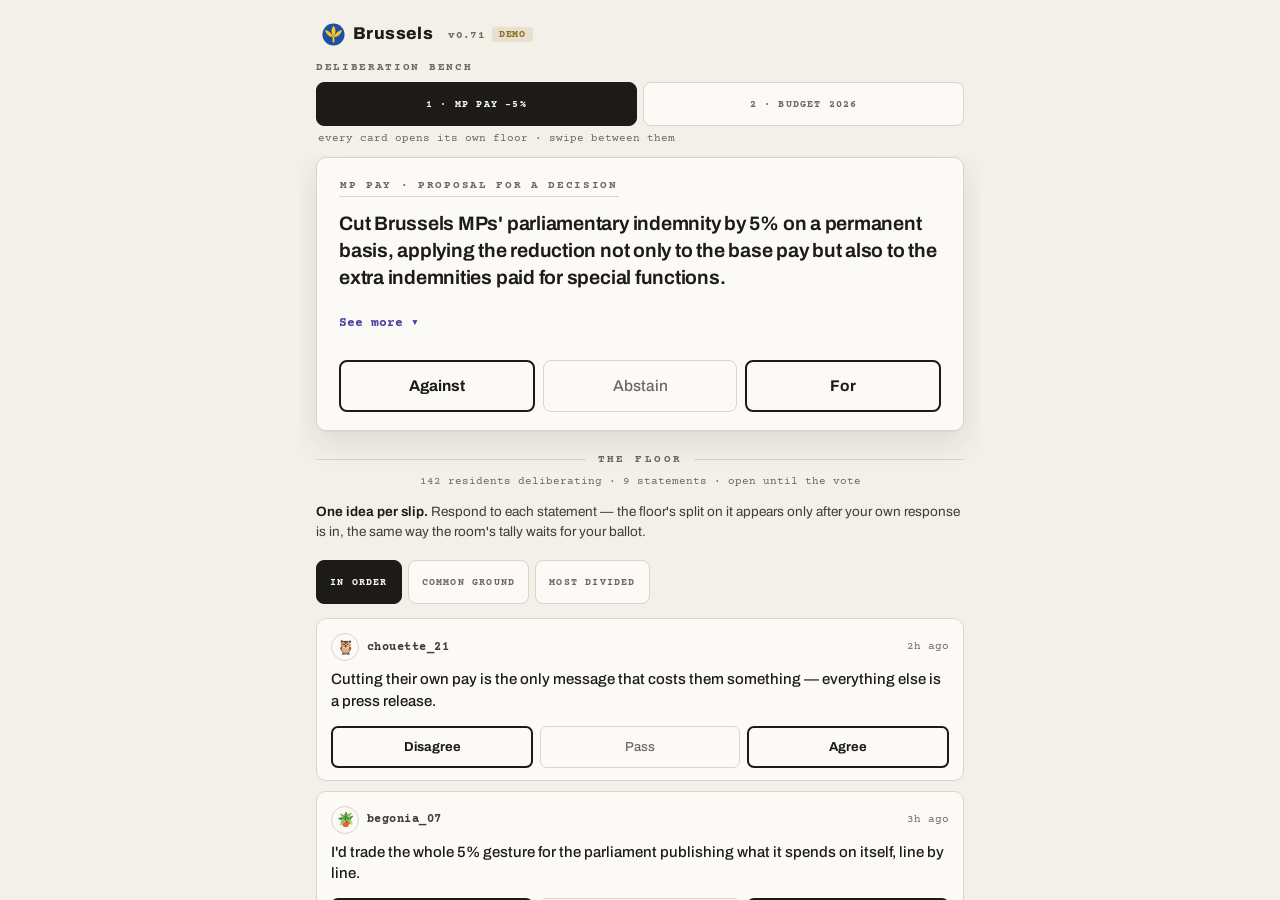
==== deliberate.html @ 363635a6 "The deliberation bench: every card could hold its own floor. A standalone design demo (deliberate.ht" ====
<!DOCTYPE html>
<html lang="en">
<head>
<meta charset="utf-8">
<meta name="viewport" content="width=device-width, initial-scale=1, viewport-fit=cover">
<meta name="theme-color" content="#F2F0E8">
<title>RIOT — Deliberation bench</title>
<link rel="icon" href="assets/logos/brussels_iris.svg">
<link rel="preconnect" href="https://fonts.googleapis.com">
<link rel="preconnect" href="https://fonts.gstatic.com" crossorigin>
<link href="https://fonts.googleapis.com/css2?family=Archivo:wght@400;500;650;800&family=Courier+Prime:wght@400;700&display=swap" rel="stylesheet">
<link rel="stylesheet" href="style.css">
<style>
/* ============================================================
   DELIBERATION BENCH — standalone design demo (no app logic).
   Two real Brussels cards, each opening its own discussion
   instrument below the ballot. Everything here is local to this
   page; style.css provides the tokens + the card/stamp/split
   idioms. Nothing connects to rooms or Firebase.
   ============================================================ */
body{overflow:hidden}
.dlb{display:flex;flex-direction:column;height:100dvh;max-width:680px;margin:0 auto}
/* header reuses the app idiom; the wordmark is static (no switcher on a demo) */
.dlb header{flex:0 0 auto}
.dlb .citysel{cursor:default}
.dlb .citysel:hover{background:none}

/* ---- bench nav: which card's floor you're on ---- */
.bench-nav{flex:0 0 auto;padding:2px 16px 10px}
.bench-k{margin:0 0 8px;font:700 10.5px var(--f-mono);letter-spacing:.16em;
  text-transform:uppercase;color:var(--ink60)}
.bench-tabs{display:flex;gap:6px;align-items:center}
.bench-tabs .mp-chip{flex:1 1 0;justify-content:center}
.bench-hint{margin:7px 2px 0;font:400 10.5px var(--f-mono);color:var(--ink60)}

/* ---- the two full-screen panels: native horizontal snap ---- */
.bench{flex:1 1 auto;min-height:0;display:flex;overflow-x:auto;overflow-y:hidden;
  scroll-snap-type:x mandatory;scrollbar-width:none;-webkit-overflow-scrolling:touch}
.bench::-webkit-scrollbar{display:none}
.panel{flex:0 0 100%;scroll-snap-align:start;scroll-snap-stop:always;
  overflow-y:auto;overflow-x:hidden;-webkit-overflow-scrolling:touch;
  padding:2px 16px calc(24px + env(safe-area-inset-bottom))}

/* the ballot keeps the booth's collapsed rhythm; the floor is the star here */
.panel .card{flex:0 0 auto}
.panel .card .reveal{max-height:none;overflow:visible}

/* ---- THE FLOOR: the rule under the ballot breaks open ---- */
.floor{margin-top:22px}
.floor-rule{display:flex;align-items:center;gap:12px;color:var(--ink60)}
.floor-rule::before,.floor-rule::after{content:"";flex:1 1 auto;height:1px;background:var(--rule)}
.floor-rule span{font:700 11px var(--f-mono);letter-spacing:.22em;text-transform:uppercase}
.floor-meta{margin:9px 0 2px;text-align:center;font:400 11px var(--f-mono);color:var(--ink60)}
.floor-intro{margin:14px 0 16px;color:var(--ink80);font-size:13.5px;line-height:1.5}
.floor-intro strong{color:var(--ink);font-weight:650}

/* sort chips (wikisurvey) — the projection-bench chip idiom */
.sortrow{display:flex;gap:6px;overflow-x:auto;padding:2px;margin:0 -2px 12px;
  scrollbar-width:none;-webkit-overflow-scrolling:touch}
.sortrow::-webkit-scrollbar{display:none}

/* ---- statement slips ---- */
.slip{background:var(--card);border:1px solid var(--rule);border-radius:10px;
  padding:14px 14px 12px;margin:0 0 10px;display:flex;flex-direction:column}
.slip-meta{display:flex;align-items:center;gap:8px;margin:0 0 8px}
.slip-meta .face{margin-left:0}
.s-name{font:700 11.5px var(--f-mono);color:var(--ink80);letter-spacing:.04em}
.s-time{font:400 10.5px var(--f-mono);color:var(--ink60);margin-left:auto;white-space:nowrap}
.s-text{margin:0;color:var(--ink);font-size:15px;line-height:1.45;font-weight:500}
.s-acts{display:flex;gap:7px;margin-top:13px}
.s-acts .btn{min-height:42px;padding:9px 4px;font-size:13px;border-radius:7px}
.slip.voted .s-acts{opacity:.3;pointer-events:none;transition:opacity .2s}
/* the response stamp — the booth's stamp, slip-sized */
.stamp.sm{font-size:10.5px;letter-spacing:.14em;border-width:2px;border-radius:5px;
  padding:4px 9px 3px;box-shadow:inset 0 0 0 1px var(--stamp);margin:0 2px -2px 8px}
/* per-slip split: revealed only AFTER you respond (the floor never leans on you) */
.s-split{margin-top:12px;padding-top:10px;border-top:1px solid var(--rule);animation:fadein .25s both}
.s-split .sp-k{margin:0 0 7px;font:700 10px var(--f-mono);letter-spacing:.14em;
  text-transform:uppercase;color:var(--ink60)}
.s-split .sp-l{flex:0 0 90px;white-space:nowrap}
.s-split .sp-n{flex:0 0 30px}
/* your own filed statement */
.slip.minework .s-note{margin:11px 0 0;font:400 11px var(--f-mono);color:var(--stamp)}

/* composer: one idea per slip */
.composer{background:var(--card);border:1px dashed var(--rule);border-radius:10px;
  padding:14px;margin:14px 0 0}
.composer .c-k{margin:0 0 9px;font:700 10.5px var(--f-mono);letter-spacing:.14em;
  text-transform:uppercase;color:var(--ink60)}
.composer textarea{width:100%;box-sizing:border-box;resize:none;background:var(--card2);
  border:1px solid var(--rule);border-radius:7px;padding:10px 12px;min-height:72px;
  font:400 14px/1.5 var(--f-ui);color:var(--ink)}
.composer textarea::placeholder{color:var(--ink60)}
.c-row{display:flex;align-items:center;gap:10px;margin-top:10px}
.c-note{flex:1;font:400 10.5px var(--f-mono);color:var(--ink60)}
.c-send{border:0;border-radius:8px;background:var(--ink);color:var(--card);cursor:pointer;
  font:700 13px var(--f-ui);padding:0 16px;min-height:44px}
.c-send:active{transform:scale(.97)}

/* ---- the ledger bench (budget) ---- */
.bal{position:sticky;top:0;z-index:6;background:var(--paper);padding:8px 0 10px;margin:0 0 6px}
.bal-box{background:var(--card);border:1px solid var(--rule);border-radius:10px;padding:12px 14px}
.bal-row{display:flex;align-items:baseline;justify-content:space-between;gap:10px}
.bal-l{font:700 10px var(--f-mono);letter-spacing:.14em;text-transform:uppercase;color:var(--ink60)}
.bal-n{font:700 15px var(--f-mono);color:var(--ink)}
.bal-row.you .bal-l,.bal-row.you .bal-n{color:var(--stamp)}
.bal-row.you{margin-top:4px}
.bal-d{font:400 11px var(--f-mono)}
.bal-d.up{color:var(--moss)}.bal-d.down{color:var(--brick)}
.ledger{margin:4px 0 0}
.lrow{background:var(--card);border:1px solid var(--rule);border-radius:10px;
  padding:12px 14px 11px;margin:0 0 9px}
.l-head{display:flex;align-items:baseline;gap:8px}
.l-name{font-size:14.5px;font-weight:650;color:var(--ink);white-space:nowrap;overflow:hidden;text-overflow:ellipsis}
.l-lead{flex:1 1 auto;border-bottom:1px dotted var(--rule);transform:translateY(-3px);min-width:14px}
.l-amt{font:700 13.5px var(--f-mono);color:var(--ink);white-space:nowrap}
.l-amt .l-delta{color:var(--stamp);font-weight:700}
.l-sub{margin:3px 0 0;font:400 11px var(--f-mono);color:var(--ink60)}
.l-acts{display:flex;gap:7px;margin-top:11px}
.l-acts .lbtn{flex:1;min-height:44px;border-radius:7px;cursor:pointer;background:transparent;
  font:700 13px var(--f-mono);letter-spacing:.08em;display:flex;align-items:center;justify-content:center;gap:7px;
  transition:transform .08s,background .08s,color .08s}
.l-acts .lbtn small{font:400 10px var(--f-mono);letter-spacing:.06em;text-transform:uppercase}
.lbtn.cut,.lbtn.grow{border:2px solid var(--ink);color:var(--ink)}
.lbtn.keep{border:1.5px solid var(--rule);color:var(--ink60)}
.lbtn:active{transform:scale(.97)}
.lbtn.on{background:var(--ink);color:var(--card);border-color:var(--ink)}
.lbtn.keep.on{background:var(--ink60);border-color:var(--ink60);color:var(--card)}
.lrow.locked{background:var(--card2)}
.lrow.locked .l-amt,.lrow.locked .l-name{color:var(--ink60)}
.l-lock{margin:9px 0 0;font:400 11px var(--f-mono);color:var(--ink60)}
.l-split{margin-top:12px;padding-top:10px;border-top:1px solid var(--rule);animation:fadein .25s both}
.l-split .sp-k{margin:0 0 7px;font:700 10px var(--f-mono);letter-spacing:.14em;
  text-transform:uppercase;color:var(--ink60)}
/* the floor's own draft — earned after you've taken a position on 3 envelopes */
.floor-verdict{margin:14px 0 0;padding:12px 14px;background:var(--stamp-soft);
  border:1px solid rgba(75,63,160,.3);border-radius:10px;animation:fadein .3s both}
.floor-verdict[hidden]{display:none}
.fv-k{margin:0 0 5px;font:700 10px var(--f-mono);letter-spacing:.14em;text-transform:uppercase;color:var(--stamp)}
.fv-t{margin:0;font-size:13.5px;line-height:1.5;color:var(--ink80)}
.fv-t strong{color:var(--ink);font-weight:650}

.demo-note{margin:26px 0 0;text-align:center;font:400 10.5px/1.6 var(--f-mono);color:var(--ink60)}
</style>
</head>
<body class="dlb">
  <header>
    <div class="brand">
      <span class="citysel">
        <img class="rose" src="assets/logos/brussels_iris.svg" alt="" width="23" height="23">
        <span>Brussels</span>
      </span>
      <span class="ver">v0.71</span>
      <span class="previewtag">demo</span>
    </div>
    <div class="hdr-right"></div>
  </header>

  <div class="bench-nav">
    <p class="bench-k">Deliberation bench</p>
    <div class="bench-tabs" role="tablist">
      <button class="mp-chip on" id="tab0" type="button" role="tab" aria-selected="true">1 · MP pay −5%</button>
      <button class="mp-chip" id="tab1" type="button" role="tab" aria-selected="false">2 · Budget 2026</button>
    </div>
    <p class="bench-hint">every card opens its own floor · swipe between them</p>
  </div>

  <main class="bench" id="bench">

    <!-- ============ PANEL 1 · the wikisurvey floor ============ -->
    <section class="panel" id="panel0">
      <article class="card">
        <span class="topic">MP pay · Proposal for a decision</span>
        <h2 class="long">Cut Brussels MPs' parliamentary indemnity by 5% on a permanent basis, applying the reduction not only to the base pay but also to the extra indemnities paid for special functions.</h2>
        <button class="more" type="button">See more ▾</button>
        <div class="reveal" hidden>
          <div class="brief">
            <p>On the table is a standalone proposal to reduce the indemnity Brussels regional MPs draw by 5% as a lasting measure, and to push that cut further than the parallel cross-party text by also shaving 5% off the top-up indemnities paid to members who hold special functions (such as Bureau seats).</p>
            <ul>
              <li><strong>What it changes:</strong> a 5% reduction on the base parliamentary indemnity, framed as permanent rather than time-limited, plus the same 5% applied to special-function indemnities.</li>
              <li><strong>The money cited:</strong> speakers describe a Brussels MP's net monthly pay as more than 7,000 euros, and special-function holders receiving roughly 2,500 euros extra.</li>
              <li><strong>The wider frame:</strong> it lands amid a regional budget described as a 1.6 to 1.9 billion euro deficit, with cuts cited to associations (15%) and family allowances.</li>
              <li><strong>The rub:</strong> whether elected members should cut their own pay deeply and permanently as a credibility signal, or whether a 5% trim risks underpaying the job and should align with other parliaments rather than go furthest.</li>
            </ul>
          </div>
        </div>
        <div class="acts">
          <button class="btn a" data-v="against">Against</button>
          <button class="btn ab" data-v="abstain">Abstain</button>
          <button class="btn f" data-v="for">For</button>
        </div>
      </article>

      <div class="floor">
        <div class="floor-rule"><span>The floor</span></div>
        <p class="floor-meta">142 residents deliberating · 9 statements · open until the vote</p>
        <p class="floor-intro"><strong>One idea per slip.</strong> Respond to each statement — the floor's split on it appears only after your own response is in, the same way the room's tally waits for your ballot.</p>
        <div class="sortrow" id="sortRow">
          <button class="mp-chip on" data-sort="order" type="button">In order</button>
          <button class="mp-chip" data-sort="common" type="button">Common ground</button>
          <button class="mp-chip" data-sort="divided" type="button">Most divided</button>
        </div>
        <div id="slips"></div>
        <div class="composer">
          <p class="c-k">Add your voice</p>
          <textarea id="cText" rows="3" maxlength="140" placeholder="One statement others can agree or disagree with — not a reply, not an essay."></textarea>
          <div class="c-row">
            <span class="c-note" id="cCount">140 left · filed under your session face</span>
            <button class="c-send" id="cSend" type="button">File statement</button>
          </div>
        </div>
        <p class="demo-note">A design exploration — this floor is not connected to a live room.<br>The card is a real decision of the Brussels Parliament (CRI, 10 Jul 2025).</p>
      </div>
    </section>

    <!-- ============ PANEL 2 · the ledger floor ============ -->
    <section class="panel" id="panel1">
      <article class="card">
        <span class="topic">Public finance · Budget</span>
        <h2 class="long">Adopt the Region's 2026 spending budget, authorising the year's expenditure and the deficit that comes with it.</h2>
        <button class="more" type="button">See more ▾</button>
        <div class="reveal" hidden>
          <div class="brief">
            <p>This is the spending side of the Region's 2026 budget — the credits each policy area is authorised to spend. Paired with the revenue text, it is the Region's first full initial budget after a long run on provisional twelfths.</p>
            <ul>
              <li><strong>It sets the deficit.</strong> The 2026 budget is planned to close in the red, with the SEC/ESR balance fixed at under -957 million euros.</li>
              <li><strong>From stopgap to plan.</strong> For more than a year the Region spent through monthly provisional twelfths, which guaranteed continuity of public services but rolled deficits forward without a clear direction.</li>
              <li><strong>Savings land on real programmes.</strong> Debate flagged cuts touching employment measures — reduced subsidised-contract premiums and the end of the Activa scheme among them.</li>
              <li><strong>The rub:</strong> the only ways to shrink a 1.5-billion-euro deficit are to cut spending or raise revenue — and where the axe falls (employment, social programmes) is exactly what the budget is fought over.</li>
            </ul>
          </div>
        </div>
        <div class="acts">
          <button class="btn a" data-v="against">Against</button>
          <button class="btn ab" data-v="abstain">Abstain</button>
          <button class="btn f" data-v="for">For</button>
        </div>
      </article>

      <div class="floor">
        <div class="floor-rule"><span>The floor</span></div>
        <p class="floor-meta">138 residents deliberating · 8 envelopes · figures illustrative</p>
        <p class="floor-intro"><strong>Where should the axe fall — and where shouldn't it?</strong> Take a position on each envelope: cut it, keep it, or grow it. Each choice moves a notional 10% of the line through your draft balance, and the floor's lean on that envelope appears once yours is in.</p>
        <div class="bal">
          <div class="bal-box">
            <div class="bal-row"><span class="bal-l">Draft 2026 balance</span><span class="bal-n">−957 M€</span></div>
            <div class="bal-row you"><span class="bal-l">Your version</span><span class="bal-n"><span id="balYou">−957 M€</span> <span class="bal-d" id="balDelta"></span></span></div>
          </div>
        </div>
        <div class="ledger" id="ledger"></div>
        <div class="floor-verdict" id="floorVerdict" hidden>
          <p class="fv-k">The floor's draft so far</p>
          <p class="fv-t">Averaging every resident's positions lands the floor at <strong>−921 M€</strong> — it cuts administration and culture, holds the municipalities, and grows housing and employment even at the price of a slower return to balance.</p>
        </div>
        <p class="demo-note">A design exploration — this floor is not connected to a live room.<br>Envelope figures are illustrative; the card is a real decision of the Brussels Parliament (CRI, 27 Mar 2026).</p>
      </div>
    </section>

  </main>

<script>
/* Demo-only interactions. Everything is local to this page: no rooms, no
   Firebase, no persistence — reload and the bench resets. */
"use strict";
const $=s=>document.querySelector(s), $$=s=>[...document.querySelectorAll(s)];

/* ---- shared: the ballot's See more + stamp beat (booth idioms, local) ---- */
$$(".card .more").forEach(b=>b.addEventListener("click",()=>{
  const r=b.parentElement.querySelector(".reveal");
  r.hidden=!r.hidden;
  b.textContent=r.hidden?"See more ▾":"See less ▴";
}));
const STAMP_TXT={for:"FOR",against:"AGAINST",abstain:"ABSTAIN"};
$$(".card .acts .btn").forEach(b=>b.addEventListener("click",()=>{
  const card=b.closest(".card");
  if(card.classList.contains("voted"))return;
  card.classList.add("voted");
  let row=card.querySelector(".stamprow");
  if(!row){row=document.createElement("div");row.className="stamprow";
    card.insertBefore(row,card.querySelector(".acts"));}
  const st=document.createElement("div");
  st.className="stamp";st.textContent=STAMP_TXT[b.dataset.v];
  row.appendChild(st);
}));

/* ---- bench navigation: tabs ↔ native horizontal snap ---- */
const bench=$("#bench"), tabs=[$("#tab0"),$("#tab1")];
tabs.forEach((t,i)=>t.addEventListener("click",()=>{
  bench.scrollTo({left:i*bench.clientWidth,behavior:"smooth"});
}));
let benchTick=null;
bench.addEventListener("scroll",()=>{
  if(benchTick)return;
  benchTick=requestAnimationFrame(()=>{
    benchTick=null;
    const i=Math.round(bench.scrollLeft/bench.clientWidth);
    tabs.forEach((t,j)=>{t.classList.toggle("on",j===i);t.setAttribute("aria-selected",j===i?"true":"false");});
  });
});

/* ================= PANEL 1 · wikisurvey ================= */
/* Counts are illustrative. d/p/a = disagree / pass / agree. */
const STATEMENTS=[
 {id:"s1",face:"🦉",name:"chouette_21",time:"2h ago",d:22,p:18,a:102,
  text:"Cutting their own pay is the only message that costs them something — everything else is a press release."},
 {id:"s2",face:"🪴",name:"begonia_07",time:"3h ago",d:14,p:31,a:97,
  text:"I'd trade the whole 5% gesture for the parliament publishing what it spends on itself, line by line."},
 {id:"s3",face:"🚲",name:"velo_brux",time:"5h ago",d:26,p:21,a:95,
  text:"€7,000 net a month in a region cutting family allowances is indefensible, whatever the workload."},
 {id:"s4",face:"🌻",name:"zonnebloem",time:"5h ago",d:29,p:25,a:88,
  text:"If the cut is temporary it will quietly lapse the moment we stop watching. Permanent, or it's theatre."},
 {id:"s5",face:"🔧",name:"sleutel_9",time:"7h ago",d:31,p:30,a:81,
  text:"Start with the €2,500 top-ups for special functions — leadership should feel it before backbenchers do."},
 {id:"s6",face:"🎻",name:"alto_1060",time:"8h ago",d:33,p:36,a:73,
  text:"If MPs take 5% as a credibility signal, ministers should take 10% — responsibility should scale."},
 {id:"s7",face:"🦊",name:"renard_53",time:"9h ago",d:61,p:17,a:64,
  text:"5% changes nothing for a €1.6 billion deficit. This is symbolism standing in for a real budget debate."},
 {id:"s8",face:"📚",name:"lezer_04",time:"11h ago",d:70,p:14,a:58,
  text:"Good pay is what lets a nurse or a teacher afford to run for office. Cut it and only the rich can sit."},
 {id:"s9",face:"🌧",name:"drache_bxl",time:"12h ago",d:52,p:40,a:47,
  text:"Align with the Chamber and Flanders instead of competing to cut deepest — races to the bottom are also theatre."}
];
const myResp={};           // id -> "d" | "p" | "a"
let mySlip=null;           // the statement you filed, if any
let sortMode="order";

const R_TXT={d:"DISAGREE",p:"PASS",a:"AGREE"};
function pct(n,t){return Math.round(100*n/t)}
function splitHTML(s,mine){
  const t=s.d+s.p+s.a;
  return `<div class="s-split">
    <p class="sp-k">The floor on this one · ${t} responses</p>
    ${[["d","Disagree"],["p","Pass"],["a","Agree"]].map(([k,lab])=>`
      <div class="sp-row${mine===k?" mine":""}">
        <span class="sp-l">${lab}</span>
        <span class="sp-track"><span class="sp-fill" style="width:${pct(s[k],t)}%"></span></span>
        <span class="sp-n">${s[k]}</span>
      </div>`).join("")}
  </div>`;
}
function slipHTML(s){
  const mine=myResp[s.id];
  return `<div class="slip${mine?" voted":""}" data-id="${s.id}">
    <div class="slip-meta">
      <span class="face">${s.face}</span><span class="s-name">${s.name}</span>
      <span class="s-time">${s.time}</span>
    </div>
    <p class="s-text">${s.text}</p>
    ${mine?`<div class="stamprow"><div class="stamp sm">${R_TXT[mine]}</div></div>`:""}
    <div class="s-acts">
      <button class="btn a" data-r="d">Disagree</button>
      <button class="btn ab" data-r="p">Pass</button>
      <button class="btn f" data-r="a">Agree</button>
    </div>
    ${mine?splitHTML(s,mine):""}
  </div>`;
}
function mySlipHTML(){
  return `<div class="slip minework">
    <div class="slip-meta">
      <span class="face me">🙂</span><span class="s-name">you</span>
      <span class="s-time">just now</span>
    </div>
    <p class="s-text">${mySlip}</p>
    <p class="s-note">Filed to the floor — responses gather as others deliberate.</p>
  </div>`;
}
function sortedStatements(){
  const arr=[...STATEMENTS];
  if(sortMode==="common")arr.sort((x,y)=>y.a/(y.d+y.p+y.a)-x.a/(x.d+x.p+x.a));
  if(sortMode==="divided")arr.sort((x,y)=>Math.abs(x.a-x.d)-Math.abs(y.a-y.d));
  return arr;
}
function renderSlips(){
  $("#slips").innerHTML=(mySlip?mySlipHTML():"")+sortedStatements().map(slipHTML).join("");
}
$("#slips").addEventListener("click",e=>{
  const b=e.target.closest("[data-r]");if(!b)return;
  const slip=b.closest(".slip"), id=slip.dataset.id;
  if(myResp[id])return;
  myResp[id]=b.dataset.r;
  const s=STATEMENTS.find(x=>x.id===id);
  s[myResp[id]]+=1;                       // your response joins the counts
  slip.classList.add("voted");
  const row=document.createElement("div");row.className="stamprow";
  slip.insertBefore(row,slip.querySelector(".s-acts"));
  const st=document.createElement("div");st.className="stamp sm";st.textContent=R_TXT[myResp[id]];
  row.appendChild(st);
  slip.insertAdjacentHTML("beforeend",splitHTML(s,myResp[id]));
});
$("#sortRow").addEventListener("click",e=>{
  const b=e.target.closest("[data-sort]");if(!b)return;
  sortMode=b.dataset.sort;
  $$("#sortRow .mp-chip").forEach(c=>c.classList.toggle("on",c===b));
  renderSlips();
});
const cText=$("#cText");
cText.addEventListener("input",()=>{
  $("#cCount").textContent=`${140-cText.value.length} left · filed under your session face`;
});
$("#cSend").addEventListener("click",()=>{
  const v=cText.value.trim();if(!v)return;
  mySlip=v;cText.value="";
  $("#cCount").textContent="140 left · filed under your session face";
  renderSlips();
  $("#slips").scrollIntoView({behavior:"smooth",block:"start"});
});
renderSlips();

/* ================= PANEL 2 · ledger bench ================= */
/* Envelope figures are illustrative orders of magnitude, not the ordinance's
   own credit lines. cut/keep/grow = the floor's counts on each envelope. */
const LINES=[
 {id:"debt",name:"Debt interest",amt:500,locked:true,
  sub:"fixed charge on the existing debt — not votable"},
 {id:"stib",name:"Mobility & public transport",amt:1550,cut:18,keep:62,grow:58,
  sub:"STIB operations + investment"},
 {id:"emp",name:"Employment & local economy",amt:800,cut:12,keep:31,grow:95,
  sub:"where the 2026 cuts land — Activa ended, ACS premiums reduced"},
 {id:"hous",name:"Housing",amt:150,cut:9,keep:24,grow:105,
  sub:"investment budget; ~50,000 households on the social-housing list"},
 {id:"env",name:"Environment & climate",amt:450,cut:26,keep:58,grow:54,
  sub:"Bruxelles Environnement programmes"},
 {id:"mun",name:"Support to the 19 municipalities",amt:600,cut:41,keep:72,grow:25,
  sub:"general dotations"},
 {id:"cult",name:"Culture & heritage",amt:60,cut:88,keep:36,grow:14,
  sub:"incl. Kanal–Centre Pompidou"},
 {id:"adm",name:"Administration & e-government",amt:400,cut:96,keep:33,grow:9,
  sub:"running the Region itself"}
];
const BASE=-957;
const myLine={};            // id -> "cut" | "keep" | "grow"
function fmt(n){return (n<0?"−":"+")+Math.abs(Math.round(n))+" M€"}
function lineDelta(l){
  const c=myLine[l.id];
  return c==="cut"?+l.amt*.1:c==="grow"?-l.amt*.1:0;   // cuts improve the balance
}
function lSplitHTML(l,mine){
  const t=l.cut+l.keep+l.grow;
  return `<div class="l-split">
    <p class="sp-k">The floor on this envelope · ${t} positions</p>
    ${[["cut","Cut"],["keep","Keep"],["grow","Grow"]].map(([k,lab])=>`
      <div class="sp-row${mine===k?" mine":""}">
        <span class="sp-l">${lab}</span>
        <span class="sp-track"><span class="sp-fill" style="width:${pct(l[k],t)}%"></span></span>
        <span class="sp-n">${l[k]}</span>
      </div>`).join("")}
  </div>`;
}
function renderLedger(){
  $("#ledger").innerHTML=LINES.map(l=>{
    const mine=myLine[l.id];
    const d=lineDelta(l);
    const amt=`${l.amt.toLocaleString("en").replace(/,/g," ")} M€`+
      (d?` <span class="l-delta">${mine==="cut"?"−":"+"}${Math.round(l.amt*.1)}</span>`:"");
    return `<div class="lrow${l.locked?" locked":""}" data-id="${l.id}">
      <div class="l-head"><span class="l-name">${l.name}</span><span class="l-lead"></span><span class="l-amt">${amt}</span></div>
      <p class="l-sub">${l.sub}</p>
      ${l.locked
        ? `<p class="l-lock">🔒 fixed — cited in debate at ~500 M€ for 2026, more than three times the housing investment</p>`
        : `<div class="l-acts">
            <button class="lbtn cut${mine==="cut"?" on":""}" data-c="cut">− <small>cut 10%</small></button>
            <button class="lbtn keep${mine==="keep"?" on":""}" data-c="keep">＝ <small>keep</small></button>
            <button class="lbtn grow${mine==="grow"?" on":""}" data-c="grow">＋ <small>grow 10%</small></button>
          </div>`+(mine?lSplitHTML(l,mine):"")}
    </div>`;
  }).join("");
}
function renderBalance(){
  const delta=LINES.reduce((s,l)=>s+lineDelta(l),0);
  const you=BASE+delta;
  $("#balYou").textContent=`${you<0?"−":"+"}${Math.abs(Math.round(you))} M€`;
  const d=$("#balDelta");
  d.textContent=delta?`(${fmt(delta)})`:"(untouched)";
  d.className="bal-d "+(delta>0?"up":delta<0?"down":"");
  $("#floorVerdict").hidden=Object.keys(myLine).length<3;
}
$("#ledger").addEventListener("click",e=>{
  const b=e.target.closest("[data-c]");if(!b)return;
  const id=b.closest(".lrow").dataset.id;
  const l=LINES.find(x=>x.id===id);
  const prev=myLine[id];
  if(prev===b.dataset.c)return;
  if(prev)l[prev]-=1;                      // you changed your mind: move your position
  myLine[id]=b.dataset.c;
  l[myLine[id]]+=1;
  renderLedger();renderBalance();
});
renderLedger();renderBalance();
</script>
</body>
</html>
---- style.css ----
/* RIOT viewer — «l'acta» ballot-paper theme.
   The chrome is paper + print-ink + stamp-pad violet; saturated color is reserved
   for DATA (party brand colors, the Her-coral AI mark) and never decorates chrome.
   Booth rule: no valence color (green/red) before a vote is cast — For/Against
   differ by position and weight only. Valence (moss/brick) exists only in
   post-vote contexts: room splits, the reveal, the minutes. */
:root{
  --paper:#F2F0E8;          /* ballot stock */
  --card:#FBFAF6;           /* the ballot itself */
  --card2:#ECE9DF;          /* inset surfaces (raw text, pressed) */
  --rule:#D9D5C8;           /* form rules, borders, tracks */
  --ink:#1C1B17;            /* print black */
  --ink80:#3F3C33;          /* body text */
  --ink60:#6C685D;          /* secondary print */
  --stamp:#4B3FA0;          /* stamp-pad violet — the one chrome accent */
  --stamp-soft:rgba(75,63,160,.08);
  --moss:#3E6B4F;           /* post-vote only: for / agree / approved */
  --brick:#9C3D3D;          /* post-vote only: against / differ / rejected */
  --amber:#8A6A1F;          /* editorial provenance: AI reword, lectura, preview */
  --f-ui:"Archivo",-apple-system,BlinkMacSystemFont,"Segoe UI",sans-serif;
  --f-mono:"Courier Prime","Courier New",ui-monospace,monospace;
}
*{box-sizing:border-box;-webkit-tap-highlight-color:transparent}
html,body{margin:0;height:100%}
body{background:var(--paper);color:var(--ink);
  font:16px/1.5 var(--f-ui);overflow:hidden}
:focus-visible{outline:2px solid var(--stamp);outline-offset:2px;border-radius:4px}
.app{display:flex;flex-direction:column;height:100dvh;max-width:680px;margin:0 auto}

/* ---- header ---- */
header{display:flex;align-items:center;justify-content:space-between;
  padding:12px 14px 4px;flex:0 0 auto}
.brand{position:relative;display:flex;align-items:center;gap:7px}
.citysel{display:flex;align-items:center;gap:8px;background:none;border:0;cursor:pointer;
  color:var(--ink);font:inherit;font-weight:800;font-size:17px;letter-spacing:.4px;
  padding:6px 8px;border-radius:8px;min-height:44px}
.citysel:hover{background:var(--card)}
.citysel .rose{height:23px;width:23px;flex:0 0 auto;display:block;object-fit:contain}
.citysel .citychev{color:var(--ink60);font-size:11px;font-weight:600;margin-left:1px}
/* the tag optically shares the wordmark's baseline: vertical centring alone
   leaves the smaller mono text sitting ~2px high next to 17px/800 Archivo */
.brand .ver{font:700 10.5px var(--f-mono);color:var(--ink60);letter-spacing:.4px;
  align-self:center;position:relative;top:2px}
.previewtag{color:var(--amber);background:rgba(138,106,31,.12);font:700 10px var(--f-mono);
  padding:2px 7px;border-radius:3px;letter-spacing:.6px;text-transform:uppercase;align-self:center}
.citymenu{position:absolute;top:100%;left:0;margin-top:6px;background:var(--card);border:1px solid var(--rule);
  border-radius:10px;padding:6px;min-width:174px;box-shadow:0 14px 40px rgba(28,27,23,.18);z-index:40;display:none}
.citymenu.open{display:block}
.citymenu button{display:flex;align-items:center;gap:10px;width:100%;text-align:left;background:none;border:0;
  color:var(--ink);font:inherit;font-size:14px;font-weight:600;padding:10px;border-radius:7px;cursor:pointer;min-height:44px}
.citymenu button:hover{background:var(--card2)}
.citymenu button.active{color:var(--stamp)}
.citymenu img{width:24px;height:24px;object-fit:contain;flex:0 0 auto;background:#fff;border-radius:50%;padding:3px;border:1px solid var(--rule)}
.citymenu .tick{margin-left:auto;color:var(--stamp);font-size:13px}
.hdr-right{display:flex;align-items:center;gap:6px}
.hbtn{background:none;border:1.5px solid var(--rule);color:var(--ink);cursor:pointer;padding:0;
  border-radius:50%;font-size:17px;line-height:1;width:44px;height:44px;
  display:inline-flex;align-items:center;justify-content:center;flex:0 0 auto;font-family:var(--f-mono)}
.hbtn:hover{border-color:var(--ink60);background:var(--card)}
.hbtn:active{transform:scale(.94)}
/* the room "account": your own chosen face, top-right — visible to you whenever
   you carry a room identity. Not on the lobby letterhead (your face already
   leads the gathering there) and not on the moderator's chrome. */
#meBadge{display:inline-flex}
#meBadge[hidden]{display:none}
#meBadge .face{width:36px;height:36px;font-size:18px;margin:0}
body.live-lobby #meBadge,body.live-mod #meBadge{display:none}

/* ---- the room strip: activity, never direction ---- */
#roomstrip{display:flex;align-items:center;justify-content:space-between;gap:10px;
  padding:2px 16px 8px;flex:0 0 auto;min-height:36px}
#roomstrip[hidden]{display:none}
.rs-faces{display:flex;align-items:center}
.face{width:28px;height:28px;border-radius:50%;background:var(--card);border:1.5px solid var(--rule);
  display:inline-flex;align-items:center;justify-content:center;font-size:14px;
  margin-left:-7px;position:relative;flex:0 0 auto}
.face:first-child{margin-left:0}
.face.init{font:700 11px var(--f-mono);color:var(--ink80);text-transform:uppercase}
.face.more{font:700 10px var(--f-mono);color:var(--ink60)}
.face.me{border-color:var(--stamp)}
/* a ballot landed somewhere in the room: one quiet ring, compositor-only */
.face.tick::after{content:"";position:absolute;inset:-5px;border-radius:50%;
  border:2px solid var(--stamp);opacity:0;animation:facetick .7s ease-out}
@keyframes facetick{0%{transform:scale(.6);opacity:.7}100%{transform:scale(1.15);opacity:0}}
.rs-right{display:flex;align-items:center;gap:7px;min-width:0;flex-shrink:1}
.rs-label{font:400 11px var(--f-mono);color:var(--ink60);letter-spacing:.3px;white-space:nowrap;
  overflow:hidden;text-overflow:ellipsis}
.rs-pulse{width:7px;height:7px;border-radius:50%;background:var(--rule);flex:0 0 auto;position:relative}
.rs-pulse.on{background:var(--stamp)}
.rs-pulse.on::after{content:"";position:absolute;inset:-4px;border-radius:50%;
  border:1.5px solid var(--stamp);opacity:0;animation:facetick .7s ease-out}

/* ---- progress: one thin rule, mono count, a violet tick where the room is ---- */
#survey{flex:1 1 auto;position:relative;padding:4px 16px 0;min-height:0;display:flex;flex-direction:column}
@media (max-width:680px){
  #survey{overflow-y:auto;overflow-x:hidden;-webkit-overflow-scrolling:touch;padding-bottom:14px}
}
.progressrow{display:flex;align-items:center;gap:10px;margin:2px 2px 12px;flex:0 0 auto}
.ptrack{flex:1 1 auto;height:3px;background:var(--rule);border-radius:2px;position:relative}
.pfill{height:100%;width:0;background:var(--ink);border-radius:2px;transition:width .35s cubic-bezier(.2,.7,.3,1)}
.proomtick{position:absolute;top:-3px;width:2px;height:9px;background:var(--stamp);
  transition:left .6s cubic-bezier(.2,.7,.3,1)}
.plabel{font:700 12px var(--f-mono);color:var(--ink60);flex:0 0 auto;letter-spacing:.4px}

/* ---- the ballot (card stack) ---- */
.stack{position:relative;margin:0 auto;width:100%}
.card{position:relative;background:var(--card);border:1px solid var(--rule);
  border-radius:10px;padding:22px 22px 18px;display:flex;flex-direction:column;
  box-shadow:0 1px 0 rgba(28,27,23,.04),0 12px 32px rgba(28,27,23,.10);
  transition:transform .38s cubic-bezier(.2,.7,.3,1),opacity .38s}
.card.behind1,.card.behind2{position:absolute;inset:0}
.card.behind1{transform:scale(.96) translateY(12px);opacity:.55}
.card.behind2{transform:scale(.92) translateY(24px);opacity:.25}
.card.gone-r{transform:translateX(120%) rotate(6deg);opacity:0}
.card.gone-l{transform:translateX(-120%) rotate(-6deg);opacity:0}
.card.gone-d{transform:translateY(120%);opacity:0}
.card .topic{align-self:flex-start;font:700 10.5px var(--f-mono);letter-spacing:.16em;
  text-transform:uppercase;color:var(--ink60);border-bottom:1px solid var(--rule);padding:0 1px 4px}
.card .topic.orig{color:var(--amber);border-color:rgba(138,106,31,.4)}
.card h2{font-size:23px;line-height:1.32;margin:14px 0 8px;font-weight:650;letter-spacing:-.012em;color:var(--ink)}
.card h2.long{font-size:19.5px;line-height:1.38}
/* original wording = a verbatim quote from the source document → the mono
   "minutes" face, capped so very long originals never push the vote buttons off */
.card h2.orig{font:400 14px/1.6 var(--f-mono);letter-spacing:0;color:var(--ink80);
  max-height:34vh;overflow-y:auto;-webkit-overflow-scrolling:touch}
.card .body{color:var(--ink80);font-size:15px}
.card .body.rawtxt{font:12.5px/1.55 var(--f-mono);color:var(--ink80);white-space:pre-wrap}
.card .brief{color:var(--ink80);font-size:15px;line-height:1.55}
.card .brief p{margin:0 0 11px}
.card .brief ul{margin:0 0 11px;padding-left:18px}
.card .brief li{margin:4px 0}
.card .brief strong{color:var(--ink);font-weight:650}
.card .stake{margin-top:10px;color:var(--ink60);font-size:13px;border-left:2px solid var(--rule);padding-left:10px}
.card .deepmore{align-self:flex-start;margin:10px 0 0;background:none;border:0;color:var(--stamp);
  font:600 12.5px var(--f-mono);cursor:pointer;padding:10px 0;min-height:40px}
.card .deep{margin-top:6px;padding-top:11px;border-top:1px solid var(--rule);font-size:13.5px;color:var(--ink80);line-height:1.5}
.card .deep p{margin:0 0 9px}
.card .deep ul{margin:0 0 9px;padding-left:18px}
.card .deep li{margin:3px 0}
.card .deep strong{color:var(--ink);font-weight:650}
/* analyst read — editorial (amber) layer, visually apart from the neutral facts */
.card .lectura{margin-top:12px;padding:11px 12px;border-radius:6px;
  background:rgba(138,106,31,.07);border:1px solid rgba(138,106,31,.25)}
.card .lectura strong{color:var(--amber)}
.card .suggest{display:flex;align-items:center;gap:8px;margin:0 0 12px;padding:8px 10px;
  border-radius:8px;background:var(--stamp-soft);border:1px solid rgba(75,63,160,.3)}
.card .suggest .stxt{flex:1;font-size:12.5px;color:var(--ink60);font-weight:600}
.card .suggest button{border:0;border-radius:6px;padding:9px 12px;font:inherit;font-size:12px;font-weight:700;cursor:pointer;min-height:36px}
.card .suggest .sugOk{background:var(--ink);color:var(--card)}
.card .suggest .sugNo{background:var(--card2);color:var(--ink);border:1px solid var(--rule)}
.card.expanded .suggest{display:none}
.more{align-self:flex-start;margin:0;background:none;border:0;color:var(--stamp);
  font:600 13px var(--f-mono);cursor:pointer;padding:10px 0;min-height:44px}
.card .reveal{margin-top:6px;max-height:42vh;overflow:auto}
.card .reveal[hidden]{display:none}
.card .closex{position:absolute;top:12px;right:12px;width:38px;height:38px;border-radius:50%;
  border:1.5px solid var(--rule);background:var(--card);color:var(--ink);font-size:17px;line-height:1;
  cursor:pointer;display:none;align-items:center;justify-content:center;z-index:3}
.card .closex:active{transform:scale(.94)}
/* original-wording toggle: a labeled provenance pill (amber = editorial), not a
   bare icon — the state is visible text, the ⇄ is the tap affordance. The button
   itself is a transparent ≥44px hit area; the pill inside is the visual.
   Shared idiom: per-card on the booth (absolute, top-right) and page-wide on
   the Minutes — pill rules stay unscoped, only the placement is card-scoped. */
.aiflag{min-height:44px;display:flex;align-items:center;background:none;border:0;padding:0;cursor:pointer}
.card .aiflag{position:absolute;top:6px;right:8px;padding:0 6px 0 12px;z-index:3}
.aifpill{display:inline-flex;align-items:center;gap:5px;white-space:nowrap;
  font:700 10px var(--f-mono);letter-spacing:.07em;text-transform:uppercase;color:var(--amber);
  border:1px solid rgba(138,106,31,.45);background:rgba(138,106,31,.08);
  padding:5px 10px;border-radius:999px;transition:background .15s,color .15s}
.aifswap{font-size:12px;line-height:1;opacity:.75}
.aiflag:hover .aifpill{background:rgba(138,106,31,.16)}
.aiflag:active .aifpill{transform:scale(.95)}
.aiflag.on .aifpill{background:var(--amber);border-color:var(--amber);color:var(--card)}
/* long topics wrap clear of the pill instead of running under it */
.card .aiflag~.topic{max-width:calc(100% - 148px)}
.card.expanded .aiflag{display:none}
.card.expanded h2,
.card.expanded .more{display:none}
/* reading the brief is the highest-intent voting moment — the buttons stay */
.card.expanded .acts{padding-top:12px;border-top:1px solid var(--rule)}
.card.expanded{overflow:hidden}
.card.expanded .closex{display:flex}
.card.expanded .reveal{margin-top:14px;max-height:none;overflow-y:auto;flex:1 1 auto;min-height:0;-webkit-overflow-scrolling:touch}

/* ---- vote buttons: ink on paper, zero valence. Position carries the meaning;
       Abstain is deliberately quieter; For/Against are exactly equal in weight. ---- */
.acts{display:flex;gap:8px;margin-top:auto;padding-top:16px;flex:0 0 auto}
.btn{flex:1;border-radius:8px;padding:14px 6px;min-height:52px;font:700 15.5px var(--f-ui);
  cursor:pointer;display:flex;align-items:center;justify-content:center;
  background:transparent;transition:transform .08s,background .08s,color .08s}
.btn.f,.btn.a{border:2px solid var(--ink);color:var(--ink)}
.btn.ab{border:1.5px solid var(--rule);color:var(--ink60);font-weight:500}
.btn:active{transform:scale(.97);background:var(--ink);color:var(--card)}
.btn.ab:active{background:var(--ink60);color:var(--card)}
/* during the stamp/split beat the ballot is cast — buttons recede */
.card.voted .acts{opacity:.3;pointer-events:none;transition:opacity .2s}

/* ---- the stamps: ink hits paper — bottom-right, just above the action slot.
   .stamprow is an in-flow zero-height line (no absolute positioning → can't
   shrink-fit or stretch); stamps grow UPWARD from it and may overlap the card
   content above — that's the effect: a stamp lands on the page, the page
   doesn't move. The card never changes size when a stamp lands. */
.stamprow{display:flex;justify-content:flex-end;align-items:flex-end;flex-wrap:wrap;
  align-content:flex-end;margin-top:auto;padding:0 2px;pointer-events:none;
  height:0;overflow:visible}
.stamprow:empty{display:none}
.stamp{display:inline-flex;align-items:center;z-index:5;pointer-events:none;position:relative;
  transform:rotate(-8deg);margin:2px 4px -4px 10px;white-space:nowrap;
  font:800 22px var(--f-mono);letter-spacing:.18em;text-transform:uppercase;color:var(--stamp);
  border:3px solid var(--stamp);border-radius:8px;padding:7px 16px 5px;
  box-shadow:inset 0 0 0 1.5px var(--stamp);background:rgba(251,250,246,.5);
  mix-blend-mode:multiply;animation:stampin .2s cubic-bezier(.2,1.6,.4,1) both}
@keyframes stampin{0%{transform:rotate(-8deg) scale(1.8);opacity:0}
  100%{transform:rotate(-8deg) scale(1);opacity:.92}}

/* ---- after-vote split: the room's tally on THIS card (your ballot is already in) ---- */
.split{margin-top:auto;padding-top:14px;flex:0 0 auto;animation:fadein .25s both}
@keyframes fadein{from{opacity:0}to{opacity:1}}
.split .sp-k{margin:0 0 9px;font:700 10.5px var(--f-mono);letter-spacing:.14em;
  text-transform:uppercase;color:var(--ink60)}
.sp-row{display:flex;align-items:center;gap:10px;margin:6px 0}
.sp-l{flex:0 0 64px;font:700 12px var(--f-mono);text-transform:uppercase;letter-spacing:.06em;color:var(--ink80)}
.sp-row.mine .sp-l{color:var(--stamp)}
.sp-row.mine .sp-l::after{content:" ←";font-weight:400}
.sp-track{flex:1 1 auto;height:9px;background:var(--card2);border-radius:2px;overflow:hidden}
.sp-fill{display:block;height:100%;width:0;background:var(--ink);border-radius:2px;
  transition:width .45s cubic-bezier(.2,.7,.3,1)}
.sp-row.mine .sp-fill{background:var(--stamp)}
.sp-n{flex:0 0 26px;text-align:right;font:700 14px var(--f-mono);color:var(--ink)}
.split .sp-hint{margin:9px 0 0;text-align:center;font:400 11px var(--f-mono);color:var(--ink60)}

/* ---- the reveal (done screen) ---- */
#done{position:absolute;inset:0;display:none;flex-direction:column;align-items:center;
  justify-content:flex-start;text-align:center;padding:10px 16px 28px;
  overflow-y:auto;-webkit-overflow-scrolling:touch;background:var(--paper)}
.donek{margin:4px 0 2px;font:700 11px var(--f-mono);letter-spacing:.16em;text-transform:uppercase;color:var(--ink60)}
#done h2{font-size:24px;line-height:1.25;margin:4px 0 6px;font-weight:650;letter-spacing:-.01em;max-width:560px}
#done .doneSub{color:var(--ink60);margin:0 0 14px;font-size:14px;max-width:520px}
#done .donenote{color:var(--ink60);margin:14px 0 0;font:400 11.5px var(--f-mono)}
#resultMap{flex:0 0 auto;position:relative;width:100%;max-width:600px;aspect-ratio:4/3;max-height:45vh;
  border:1px solid var(--rule);border-radius:12px;overflow:hidden;margin:2px 0 12px;background:var(--card)}
#resultMap .axis{position:absolute;background:var(--rule)}
#resultMap .axis.x{left:8%;right:8%;top:50%;height:1px}
#resultMap .axis.y{top:8%;bottom:8%;left:50%;width:1px}
#resultMap .maptag{position:absolute;top:8px;left:11px;font:700 10px var(--f-mono);letter-spacing:.14em;
  text-transform:uppercase;color:var(--ink60);z-index:5;pointer-events:none}
.mdot{position:absolute;transform:translate(-50%,-50%);z-index:3;
  transition:left .55s cubic-bezier(.2,.7,.3,1),top .55s cubic-bezier(.2,.7,.3,1);
  animation:dotin .5s cubic-bezier(.2,.9,.3,1.3) both;animation-delay:var(--d,0ms)}
@keyframes dotin{0%{opacity:0;scale:.2}100%{opacity:1;scale:1}}
.mdot .mc{width:30px;height:30px;border-radius:50%;background:#fff;overflow:hidden;
  display:flex;align-items:center;justify-content:center;border:1.5px solid var(--rule);
  box-shadow:0 2px 6px rgba(28,27,23,.18)}
.mdot .mc img{width:100%;height:100%;object-fit:contain;padding:3px}
.mdot .mc.fb{color:#fff;font:800 9px var(--f-ui);border:0}
.mdot.me{z-index:4}
.mdot.me .mc{width:34px;height:34px;background:var(--stamp);color:var(--card);
  border-color:var(--card);font:700 10px var(--f-mono);
  box-shadow:0 0 0 4px rgba(75,63,160,.18),0 2px 8px rgba(28,27,23,.25)}
/* your join emoji as the YOU mark: paper disc, violet ring, "you" tag below */
.mdot.me .mc.you{background:var(--card);border:2px solid var(--stamp);
  font:400 19px/1 var(--f-ui)}
.mdot.me .mtag{position:absolute;top:calc(100% + 3px);left:50%;transform:translateX(-50%);
  font:700 9px var(--f-mono);letter-spacing:.16em;text-transform:uppercase;color:var(--stamp);
  background:var(--card);border:1px solid var(--stamp);border-radius:4px;padding:1px 5px 0 6px}
/* other participants — deliberately subordinate: small faded emojis (the crowd
   is texture, the parties are the anchors), anonymous ink ring when faceless */
.peer{position:absolute;width:11px;height:11px;border-radius:50%;transform:translate(-50%,-50%);
  z-index:1;opacity:.35;background:none;border:2px solid var(--ink);
  pointer-events:none;transition:left .6s cubic-bezier(.2,.7,.3,1),top .6s cubic-bezier(.2,.7,.3,1);
  animation:dotin .5s both;animation-delay:var(--d,0ms)}
.peer.emo{width:auto;height:auto;border:0;border-radius:0;opacity:.45;
  font:400 13px/1 var(--f-ui);filter:grayscale(.35)}
/* projection bench — one scrollable row of mono chips under the map: the same
   vote distances flattened eight ways; active = ink. Dots morph on switch. */
#mapProj{width:100%;max-width:600px;margin:-6px 0 14px}
#mapProj .mp-row{display:flex;gap:6px;overflow-x:auto;padding:2px;margin:0 -2px;
  scrollbar-width:none;-webkit-overflow-scrolling:touch}
#mapProj .mp-row::-webkit-scrollbar{display:none}
.mp-chip{flex:0 0 auto;min-height:44px;padding:0 13px;display:flex;align-items:center;
  font:700 10px var(--f-mono);letter-spacing:.12em;text-transform:uppercase;
  color:var(--ink60);background:var(--card);border:1px solid var(--rule);border-radius:8px;
  cursor:pointer}
.mp-chip:active{transform:scale(.96)}
.mp-chip.on{background:var(--ink);color:var(--card);border-color:var(--ink)}
.mp-note{margin:6px 2px 0;font:400 10.5px/1.5 var(--f-mono);color:var(--ink60)}
/* brand-colour backfill so square logos blend into their disc (no white corners) */
.lg.bg-PSC,.mc.bg-PSC{background:#e2001a}
.lg.bg-CUP,.mc.bg-CUP{background:#fff200}
/* most / least affinity */
.extremes{display:flex;gap:10px;width:100%;max-width:600px;margin:0 0 14px}
.exc{flex:1 1 0;min-width:0;background:var(--card);border:1px solid var(--rule);font:inherit;color:var(--ink);
  border-radius:10px;padding:15px 12px;display:flex;flex-direction:column;align-items:center;gap:8px;
  cursor:pointer;transition:transform .08s,border-color .12s}
.exc:hover{border-color:var(--ink60)} .exc:active{transform:scale(.99)}
.exc.most{border-color:rgba(62,107,79,.55)}
.exc.least{border-color:rgba(156,61,61,.55)}
.exc .exlab{font:700 10px var(--f-mono);letter-spacing:.14em;text-transform:uppercase;color:var(--ink60)}
.exc .exname{font-size:15px;font-weight:650;max-width:100%;overflow:hidden;text-overflow:ellipsis;white-space:nowrap}
.exc .expct{font:700 23px var(--f-mono);line-height:1;color:var(--ink)}
/* ranked party list */
.dparties{width:100%;max-width:600px;margin:2px 0 14px;display:flex;flex-direction:column;gap:7px}
.dparties .dplabel{font:700 10px var(--f-mono);letter-spacing:.14em;text-transform:uppercase;color:var(--ink60);
  text-align:left;padding:2px 2px 1px}
.dprow{display:flex;align-items:center;gap:12px;width:100%;font:inherit;color:var(--ink);cursor:pointer;
  background:var(--card);border:1px solid var(--rule);border-radius:9px;padding:9px 13px;
  transition:background .12s,border-color .12s,transform .08s;min-height:54px}
.dprow:hover{background:var(--card2);border-color:var(--ink60)} .dprow:active{transform:scale(.995)}
.dprow .dptx{flex:1 1 auto;min-width:0;text-align:left}
.dprow .dpname{display:block;font-size:14px;font-weight:650}
.dprow .dptrack{display:block;height:4px;border-radius:2px;background:var(--card2);margin-top:5px;overflow:hidden}
.dprow .dpfill{display:block;height:100%;border-radius:2px}
.dprow .dppct{font:700 15px var(--f-mono);flex:0 0 auto;color:var(--ink)}
.dprow .dpgo{color:var(--ink60);font-size:19px;flex:0 0 auto;line-height:1}
/* party discs (shared) */
.lg{width:34px;height:34px;flex:0 0 auto;border-radius:50%;background:#fff;display:flex;
  align-items:center;justify-content:center;overflow:hidden;border:1.5px solid var(--rule)}
.lg img{width:100%;height:100%;object-fit:contain;padding:4px}
.lg.fb{color:#fff;font:800 12px var(--f-ui);border:0}
.exc .lg{width:46px;height:46px}
.exc .lg img{padding:5px}
.exc .lg.fb{font-size:14px}
/* the Her mark — AI proxy identity (coral is reserved for it) */
.lg.her{background:#d1684e;border-color:rgba(255,255,255,.18);position:relative;padding:0}
.lg.her canvas{position:absolute;inset:0;width:100%!important;height:100%!important;border-radius:50%;display:block}
.lg.her.fallback{background:#d1684e url("data:image/svg+xml;utf8,<svg xmlns='http://www.w3.org/2000/svg' viewBox='0 0 100 100'><path d='M22 50c0-11 8-18 14-12l28 24c6 6 14-1 14-12s-8-18-14-12L36 62c-6 6-14-1-14-12z' fill='none' stroke='%23ffffff' stroke-width='3'/></svg>") center/64% no-repeat}
.dprow .lg.her::after,.exc .lg.her::after{content:"";position:absolute;left:50%;top:50%;width:13px;height:13px;
  transform:translate(-50%,-50%);border:2px solid #fff;border-radius:50%}
.exc .lg.her::after{width:15px;height:15px}
.mdot .mc.her{background:#d1684e;border-color:rgba(255,255,255,.25);position:relative}
.mdot .mc.her::after{content:"";position:absolute;left:50%;top:50%;width:12px;height:12px;
  transform:translate(-50%,-50%);border:2px solid #fff;border-radius:50%}
.herHero{display:inline-flex;width:120px;height:120px;border-radius:50%;background:#d1684e;position:relative;overflow:hidden;flex:0 0 auto}
.herHero canvas{position:absolute;inset:0;width:100%!important;height:100%!important}
.herHero.fallback{background:#d1684e url("data:image/svg+xml;utf8,<svg xmlns='http://www.w3.org/2000/svg' viewBox='0 0 100 100'><path d='M22 50c0-11 8-18 14-12l28 24c6 6 14-1 14-12s-8-18-14-12L36 62c-6 6-14-1-14-12z' fill='none' stroke='%23ffffff' stroke-width='3'/></svg>") center/64% no-repeat}
/* action buttons */
.doneActions{display:flex;gap:10px;width:100%;max-width:600px}
.doneActions button{flex:1 1 0;border-radius:9px;padding:14px 12px;font:700 15px var(--f-ui);
  cursor:pointer;transition:transform .08s;min-height:52px}
.doneActions button:active{transform:scale(.97)}
#copyVotes{background:var(--ink);color:var(--card);border:0}
.restart{background:transparent;border:2px solid var(--ink);color:var(--ink)}

/* ---- full-screen overlays (minutes / party compare / marks / import) ---- */
#log,#partyView,#marksView,#importView{position:fixed;inset:0;background:var(--paper);z-index:20;display:none;overflow:auto;padding:0 0 40px}
.lh{position:sticky;top:0;background:rgba(242,240,232,.94);backdrop-filter:blur(8px);
  border-bottom:1px solid var(--rule);padding:12px 16px;display:flex;justify-content:space-between;align-items:center;z-index:2}
#log .lwrap,#marksView .lwrap{max-width:760px;margin:0 auto;padding:16px 18px}
#partyView .lwrap,#importView .lwrap{max-width:680px;margin:0 auto;padding:16px}
.lcard{background:var(--card);border:1px solid var(--rule);border-radius:9px;padding:14px 16px;margin-bottom:12px}
.lcard .lt{font-weight:650;font-size:14px}
.lcard .lm{color:var(--ink60);font:400 11.5px var(--f-mono);margin-top:5px;display:flex;gap:10px;flex-wrap:wrap;align-items:center}
.badge{font:700 10px var(--f-mono);letter-spacing:.08em;padding:3px 8px;border-radius:3px}
.b-app,.badge.b-agree{background:rgba(62,107,79,.13);color:var(--moss)}
.b-rej,.badge.b-disagree{background:rgba(156,61,61,.12);color:var(--brick)}
.b-pend,.badge.b-na{background:var(--card2);color:var(--ink60)}
.lvotes{display:flex;flex-wrap:wrap;gap:5px;margin-top:9px}
.pchip{font:400 11px var(--f-mono);padding:4px 8px;border-radius:4px;border:1px solid var(--rule);
  display:flex;gap:6px;align-items:center;background:var(--card)}
.pchip.you{border-color:var(--stamp);color:var(--stamp)}
.dot{width:7px;height:7px;border-radius:50%;flex:0 0 auto}
.d-for{background:var(--moss)} .d-against{background:var(--brick)} .d-abstain{background:#979182}
.d-split,.d-absent{background:#BBB4A4}
.lraw{background:var(--card2);border:1px solid var(--rule);border-radius:6px;padding:10px 12px;margin-top:9px;
  font:11.5px/1.55 var(--f-mono);color:var(--ink80);white-space:pre-wrap}
.lcard a.src{color:var(--stamp);font:600 11.5px var(--f-mono);text-decoration:none}
/* ---- minutes controls: provenance pill + the moderator's curator strip ---- */
.logctl{display:flex;align-items:center;gap:12px;flex-wrap:wrap;margin:0 0 14px}
.logcur{display:flex;align-items:center;gap:9px;cursor:pointer;min-height:44px;margin-left:auto;
  font:700 10px var(--f-mono);letter-spacing:.07em;text-transform:uppercase;color:var(--ink60)}
.logcur[hidden]{display:none}
/* curator's review check, one per minutes row — hidden outside curator mode */
.lg-mark{display:none}
#log.curator .lg-mark{display:inline-flex;align-items:center;gap:7px;float:right;
  margin:-6px -8px 2px 12px;padding:6px 8px;min-height:44px;cursor:pointer;
  font:700 10px var(--f-mono);letter-spacing:.07em;text-transform:uppercase;color:var(--ink60)}
.lg-mark input{width:17px;height:17px;accent-color:var(--brick);margin:0;cursor:pointer}
.lg-mark.on{color:var(--brick)}
/* original wording = verbatim source → the minutes' own typewritten face */
#log.orig .lcard .lt{font:600 12.5px/1.55 var(--f-mono)}
.pvback{flex:0 0 auto;width:44px;height:44px;border-radius:50%;border:1.5px solid var(--rule);
  background:var(--card);color:var(--ink);font-size:20px;line-height:1;cursor:pointer;
  display:inline-flex;align-items:center;justify-content:center}
.pvback:hover{border-color:var(--ink60)}
.pvback:active{transform:scale(.94)}
#partyView .lhrow{max-width:680px;margin:0 auto;display:flex;align-items:center;gap:10px;width:100%}
#pvHead{display:flex;align-items:center;gap:10px;min-width:0}
#pvHead .lg{width:30px;height:30px;margin:0}
#pvHead .herHero{width:30px;height:30px}
#pvHead b{font-size:17px}
#pvHead .pvpct{font:400 12.5px var(--f-mono);color:var(--ink60)}
.pvrow{display:flex;flex-wrap:wrap;gap:6px;margin-top:9px;align-items:center}
#partyView #pvIntro{font-size:14.5px}
#partyView .lcard{padding:16px 18px}
#partyView .lcard .lt{font-size:17px;line-height:1.4}
#partyView .pvrow{gap:8px;margin-top:13px}
#partyView .pvrow .pchip{font-size:13px;padding:6px 11px;gap:7px}
#partyView .pvrow .dot{width:9px;height:9px}
#partyView .badge{font-size:11.5px;padding:4px 10px}
.muted{color:var(--ink60)}
details summary{cursor:pointer;color:var(--ink60);font:400 11.5px var(--f-mono);margin-top:8px;outline:none}

/* ---- curator / dev bar ---- */
#devbar{position:fixed;left:0;right:0;bottom:0;z-index:18;display:none;gap:10px;
  align-items:center;justify-content:center;
  padding:10px 16px calc(10px + env(safe-area-inset-bottom));
  background:rgba(242,240,232,.94);backdrop-filter:blur(8px);border-top:1px solid var(--rule)}
body.dev #devbar{display:flex}
body.dev .app{padding-bottom:66px}
.markbtn{flex:1 1 auto;max-width:360px;background:var(--card);border:1.5px solid var(--rule);
  color:var(--ink);font-size:14px;padding:11px 14px;border-radius:9px;cursor:pointer;min-height:46px}
.markbtn:hover{border-color:var(--ink60)}
.markbtn:disabled{opacity:.45;cursor:default}
.markbtn.on{background:rgba(156,61,61,.1);border-color:var(--brick);color:var(--brick)}
.markreview{background:none;border:1.5px solid var(--rule);color:var(--ink60);
  font:600 12px var(--f-mono);padding:9px 11px;border-radius:8px;cursor:pointer;flex:0 0 auto;min-height:44px}
.markreview:hover{color:var(--ink);border-color:var(--ink60)}
#importBox{width:100%;min-height:180px;background:var(--card);border:1px solid var(--rule);color:var(--ink);
  border-radius:9px;padding:12px 14px;font:12.5px/1.5 var(--f-mono);resize:vertical}
#importStatus{font:400 13px var(--f-mono);margin:10px 0 0;min-height:18px}
#importStatus.ok{color:var(--moss)} #importStatus.err{color:var(--brick)}

/* ---- bottom sheet ---- */
#sheet{position:fixed;inset:0;z-index:30;display:none}
#sheet.open{display:block}
.sheet-back{position:absolute;inset:0;background:rgba(28,27,23,.35);opacity:0;transition:opacity .28s}
#sheet.open .sheet-back{opacity:1}
.sheet-panel{position:absolute;left:0;right:0;bottom:0;max-width:680px;margin:0 auto;
  background:var(--paper);border-top-left-radius:16px;border-top-right-radius:16px;
  border-top:1px solid var(--rule);padding:8px 16px calc(20px + env(safe-area-inset-bottom));
  transform:translateY(110%);transition:transform .3s cubic-bezier(.2,.7,.3,1);
  box-shadow:0 -18px 50px rgba(28,27,23,.25)}
#sheet.open .sheet-panel{transform:translateY(0)}
.sheet-grab{width:40px;height:4px;border-radius:3px;background:var(--rule);margin:8px auto 14px}
.sheet-panel h3{margin:0 0 4px;font:700 11px var(--f-mono);letter-spacing:.16em;text-transform:uppercase;color:var(--ink60);padding:0 4px}
.sheet-item{display:flex;align-items:center;gap:14px;width:100%;text-align:left;
  background:var(--card);border:1px solid var(--rule);border-radius:10px;
  padding:14px 16px;margin-top:10px;color:var(--ink);cursor:pointer;font:inherit;min-height:56px}
.sheet-item:active{transform:scale(.99)}
.sheet-item.danger{border-color:rgba(156,61,61,.5)}
.sheet-item.danger b{color:var(--brick)}
.sheet-item.danger.armed{background:rgba(156,61,61,.08);border-color:var(--brick)}
#sheet .devonly{display:none}
body.dev #sheet .devonly:not([hidden]){display:flex}
.si-ic{font-size:19px;line-height:1;flex:0 0 auto;font-family:var(--f-mono)}
.si-tx{flex:1 1 auto;min-width:0}
.si-tx b{display:block;font-size:15px;font-weight:650}
.si-tx small{display:block;color:var(--ink60);font-size:12px;margin-top:2px;line-height:1.35}
.si-go{color:var(--ink60);font-size:15px;flex:0 0 auto}
.switch{position:relative;width:46px;height:27px;flex:0 0 auto}
.switch input{opacity:0;width:0;height:0;position:absolute}
.slider{position:absolute;inset:0;background:var(--rule);border-radius:999px;transition:background .2s}
.slider::before{content:"";position:absolute;width:21px;height:21px;left:3px;top:3px;
  background:#fff;border-radius:50%;transition:transform .2s;box-shadow:0 1px 3px rgba(28,27,23,.25)}
.switch input:checked + .slider{background:var(--stamp)}
.switch input:checked + .slider::before{transform:translateX(19px)}

/* ---- join (room onboarding) ---- */
#join{position:fixed;inset:0;z-index:60;background:var(--paper);display:flex;
  align-items:center;justify-content:center;overflow-y:auto;padding:20px}
#join[hidden]{display:none}
.join-card{width:100%;max-width:420px;text-align:center}
.join-logo{width:44px;height:44px;object-fit:contain}
.join-kicker{margin:12px 0 4px;font:700 11px var(--f-mono);letter-spacing:.2em;color:var(--stamp)}
.join-h{margin:0 0 8px;font-size:29px;line-height:1.18;font-weight:800;letter-spacing:-.015em}
.join-sub{margin:0 auto 20px;font-size:14.5px;color:var(--ink60);max-width:340px;line-height:1.5}
.join-grid{display:grid;grid-template-columns:repeat(4,1fr);gap:8px;max-width:288px;margin:0 auto 18px}
.join-grid button{aspect-ratio:1;min-height:44px;border:1.5px solid var(--rule);border-radius:10px;
  background:var(--card);font-size:19px;cursor:pointer;padding:0;line-height:1;
  display:flex;align-items:center;justify-content:center}
.join-grid button:active{transform:scale(.92)}
.join-grid button.sel{border:2px solid var(--stamp);background:var(--stamp-soft)}
.join-grid button{font-size:24px}
.join-name{display:block;width:100%;max-width:300px;margin:0 auto 20px;background:transparent;
  border:0;border-bottom:2px solid var(--rule);padding:10px 4px;text-align:center;
  font:400 16px var(--f-mono);color:var(--ink)}
.join-name:focus{outline:none;border-bottom-color:var(--stamp)}
.join-name::placeholder{color:var(--ink60);opacity:.7}
.join-go{display:block;width:100%;max-width:300px;margin:0 auto;background:var(--ink);color:var(--card);
  border:0;border-radius:10px;padding:16px;font:700 16.5px var(--f-ui);cursor:pointer;min-height:54px}
.join-go:active{transform:scale(.98)}

/* ============================  LIVE SESSION  ============================
   Lockstep room voting. The voter phone stays radically simple; the stage
   (the moderator's screen on the projector) carries the room moment. */

/* voter chrome: no settings, no minutes, no city switch — until the final
   reveal, where ⚙ returns (the AI-proxy toggle lives there) */
body.live-voter #quickLog,body.live-voter #menuBtn{display:none}
body.live-voter.live-final #menuBtn{display:inline-flex}
body.live-voter .citysel{pointer-events:none}
body.live-voter .citychev{display:none}
body.live-lobby #survey,body.live-lobby #roomstrip{display:none}
/* lobby only: the header becomes the convocation's letterhead — the seal
   centred above the city name, the version as small print beneath. Everywhere
   else the brand stays left (the switch is disabled in live mode anyway). */
body.live-lobby header{justify-content:center}
body.live-lobby .brand{flex-direction:column;gap:0}
body.live-lobby .citysel{flex-direction:column;gap:5px;padding-bottom:2px}
body.live-lobby .citysel .rose{height:30px;width:30px}
body.live-lobby .brand .ver{top:0}
body.live-mod #survey,body.live-mod #roomstrip,body.live-mod #join{display:none}
body.live-mod .app{max-width:none}

/* the countdown: a ceiling, not a clock — the bar closes from both edges
   toward the centre; the last five seconds turn stamp-violet */
.livefill{position:absolute;inset:0;background:var(--ink);border-radius:2px;
  transform-origin:center;transform:scaleX(1)}
.livefill.low{background:var(--stamp)}
.livefill[hidden]{display:none}
.ptrack.counting .pfill,.ptrack.counting .proomtick{display:none}

/* paused: the moderator holds the room */
#pausedNote{display:none;margin:-4px 0 10px;text-align:center;
  font:700 11px var(--f-mono);letter-spacing:.16em;text-transform:uppercase;color:var(--stamp)}
body.live-paused #pausedNote{display:block}
body.live-paused #stack{opacity:.5;pointer-events:none}

/* ballot cast — how many are in, never the split (that belongs to the reveal) */
.castp{margin-top:auto;padding-top:14px;flex:0 0 auto;text-align:center;animation:fadein .25s both}
.castp .sp-k{margin:0 0 7px;font:700 10.5px var(--f-mono);letter-spacing:.14em;
  text-transform:uppercase;color:var(--ink60)}
.cp-n{font:700 34px var(--f-mono);line-height:1;color:var(--ink)}
.cp-n span{font-size:17px;color:var(--ink60);font-weight:400;margin-left:4px}
.cp-w{margin:7px 0 0;font:400 11px var(--f-mono);color:var(--ink60)}

/* the official imprint: the chamber's stamp lands NEXT TO yours in the margin —
   two imprints, one glance. Post-vote context — valence allowed. Opposite angle. */
.stamp.official{flex-direction:column;gap:1px;transform:rotate(4deg);
  font-size:19px;padding:6px 14px 4px;animation-name:stampoff}
.stamp.official small{font:700 8.5px var(--f-mono);letter-spacing:.22em;text-transform:uppercase;opacity:.85}
.stamp.official.st-app{color:var(--moss);border-color:var(--moss);box-shadow:inset 0 0 0 1.5px var(--moss)}
.stamp.official.st-rej{color:var(--brick);border-color:var(--brick);box-shadow:inset 0 0 0 1.5px var(--brick)}
@keyframes stampoff{0%{transform:rotate(4deg) scale(1.8);opacity:0}
  100%{transform:rotate(4deg) scale(1);opacity:.92}}

/* the room's reveal: emoji piles in button order — every cast face lands on
   its pile (the fun beat; the chamber's stamp above is the verdict) */
.piles{display:flex;align-items:flex-end;gap:8px;margin:4px 0 0}
.pl-col{flex:1 1 0;display:flex;flex-direction:column;align-items:center;gap:4px;min-width:0}
.pl-stack{display:flex;flex-wrap:wrap-reverse;justify-content:center;align-items:center;
  gap:2px;min-height:30px;max-width:100%}
.pl-stack .face{width:26px;height:26px;font-size:14px;margin:0}
.pl-stack .face.init{font-size:10px}
.pl-none{font:400 12px var(--f-mono);color:var(--rule)}
.pl-lab{font:700 11px var(--f-mono);text-transform:uppercase;letter-spacing:.06em;color:var(--ink80);
  border-top:2px solid var(--ink);padding-top:5px;width:100%;text-align:center}
.pl-n{font:700 13px var(--f-mono);color:var(--ink)}
.pl-col.quiet .pl-lab{color:var(--ink60);border-top-color:var(--rule)}
.pl-col.quiet .pl-n{color:var(--ink60)}
.pl-col.mine .pl-lab{color:var(--stamp);border-top-color:var(--stamp)}
.pl-drop{display:inline-flex;animation:pldrop .3s cubic-bezier(.2,1.4,.4,1) both}
@keyframes pldrop{0%{transform:translateY(-14px) scale(1.5);opacity:0}
  100%{transform:translateY(0) scale(1);opacity:1}}
.pl-to{margin:9px 0 0;text-align:center;font:400 11px var(--f-mono);color:var(--ink60)}
.lv-verdict{margin:11px 0 0;text-align:center;font:700 12px var(--f-mono);
  letter-spacing:.08em;text-transform:uppercase;animation:fadein .3s both}
.lv-verdict.agree{color:var(--moss)}
.lv-verdict.differ{color:var(--brick)}
.lv-verdict.tie{color:var(--ink60)}
.lv-verdict[hidden]{display:none}

/* ---- voter lobby: the convocation document ----
   A seat in a real sitting, not a quiz waiting room: left-aligned like the
   cards; the docket block is the order-paper header (institution over a rule,
   sittings period + decision count, small-print disclosure). All copy from
   CFG.lobby. On open (.opening) the document falls away and one line of the
   minutes remains — the chair's formula — before the first card lands. */
#lobby{flex:1 1 auto;display:flex;flex-direction:column;align-items:center;justify-content:center;
  padding:20px;min-height:0;position:relative}
#lobby[hidden]{display:none}
/* html.lvhold: set by the inline head script BEFORE first paint when this tab
   is seated in a live lobby (sessionStorage flag, kept current by live.js) —
   a refresh re-paints the convocation document on frame one instead of
   flashing the booth shell while Firebase reconnects. Mirrors the
   body.live-lobby letterhead + .live-voter chrome strip above; live.js
   retires the class as soon as real session state lands. */
html.lvhold #survey,html.lvhold #roomstrip{display:none}
html.lvhold #lobby[hidden]{display:flex}
html.lvhold #quickLog,html.lvhold #menuBtn{display:none}
/* seal, city name and lobby copy are JS-set — until the boot prefill runs the
   held frame is clean paper, never the wrong city's letterhead (the static
   markup defaults to Reus). visibility keeps layout, so nothing jumps. */
html.lvhold .brand,html.lvhold .lb-doc{visibility:hidden}
html.lvhold header{justify-content:center}
html.lvhold .brand{flex-direction:column;gap:0}
html.lvhold .citysel{flex-direction:column;gap:5px;padding-bottom:2px}
html.lvhold .citysel .rose{height:30px;width:30px}
html.lvhold .brand .ver{top:0}
.lb-doc{width:100%;max-width:480px;text-align:left;
  transition:opacity .4s cubic-bezier(.2,.7,.3,1),transform .4s cubic-bezier(.2,.7,.3,1)}
#lobby.opening .lb-doc{opacity:0;transform:translateY(-10px);pointer-events:none}
.lb-k{margin:0 0 6px;font:700 11px var(--f-mono);letter-spacing:.2em;text-transform:uppercase;color:var(--stamp)}
.lb-h{margin:0 0 12px;font-size:29px;line-height:1.15;font-weight:800;letter-spacing:-.015em}
.lb-body{margin:0 0 20px;font:400 15px/1.55 var(--f-ui);color:var(--ink80)}
.lb-docket{background:var(--card);border:1px solid var(--rule);border-radius:10px;
  padding:13px 15px;margin:0 0 22px}
.lb-inst{margin:0 0 9px;padding:0 0 9px;border-bottom:1px solid var(--rule);
  font:700 11.5px/1.5 var(--f-mono);letter-spacing:.12em;color:var(--ink)}
.lb-dl{margin:0;font:400 11px/1.6 var(--f-mono);letter-spacing:.06em;color:var(--ink60)}
.lb-disc{margin:7px 0 0;font:400 11px/1.5 var(--f-mono);color:var(--ink60)}
.lb-faces{display:flex;flex-wrap:wrap;margin:0 0 10px}
#lobbyFaces .face{width:34px;height:34px;font-size:17px;margin:0 -8px 4px 0}
#lobbyFaces .face.init{font-size:12px}
.lb-status{display:flex;align-items:center;gap:8px;margin:0;font:400 12px var(--f-mono);color:var(--ink60)}
.lb-status b{font:700 15px var(--f-mono);color:var(--ink)}
.lb-pulse{width:7px;height:7px;border-radius:50%;background:var(--stamp);flex:0 0 auto;
  animation:lbpulse 2.4s ease-in-out infinite}
@keyframes lbpulse{0%,100%{opacity:1}50%{opacity:.35}}
.lb-note{margin:20px 0 0;font:400 11px/1.5 var(--f-mono);color:var(--ink60)}
/* the formula: one line of the minutes, centred where the document stood */
.lb-open{position:absolute;inset:0;display:flex;flex-direction:column;align-items:center;
  justify-content:center;text-align:center;padding:20px;opacity:0;transform:translateY(8px)}
.lb-open[hidden]{display:none}
#lobby.opening .lb-open{opacity:1;transform:none;
  transition:opacity .45s cubic-bezier(.2,.7,.3,1) .25s,transform .45s cubic-bezier(.2,.7,.3,1) .25s}

/* ---- room verdict on the final reveal (closes the page, after the personal finding) ---- */
#roomVerdict{width:100%;max-width:600px;margin:18px 0 6px;background:var(--card);
  border:1px solid var(--rule);border-radius:12px;padding:16px 16px 10px;text-align:left}
#roomVerdict[hidden]{display:none}
.rv-k{margin:0 0 6px;font:700 10.5px var(--f-mono);letter-spacing:.16em;text-transform:uppercase;color:var(--stamp)}
.rv-h{margin:0 0 12px;font-size:18px;line-height:1.3;font-weight:650;letter-spacing:-.01em}
.rv-row{display:flex;flex-direction:column;gap:6px;padding:10px 0;border-top:1px solid var(--rule)}
.rv-t{font-size:13.5px;font-weight:600;line-height:1.35}
.rv-chips{display:flex;gap:6px;flex-wrap:wrap}

/* ---- the stage: legible from five metres ---- */
#stage{flex:1 1 auto;display:flex;flex-direction:column;min-height:0;
  padding:4px clamp(16px,4vw,52px) 0}
#stage[hidden]{display:none}
.sg-main{flex:1 1 auto;display:flex;flex-direction:column;min-height:0;overflow-y:auto}
.sg-k{margin:0;font:700 clamp(11px,1.4vw,16px) var(--f-mono);letter-spacing:.18em;
  text-transform:uppercase;color:var(--ink60)}
.sg-card{position:relative;display:flex;flex-direction:column;flex:1 1 auto;min-height:0;padding-top:8px}
.sg-topic{margin:14px 0 0;font:700 clamp(11px,1.5vw,17px) var(--f-mono);letter-spacing:.16em;
  text-transform:uppercase;color:var(--ink60);align-self:flex-start;
  border-bottom:1px solid var(--rule);padding:0 1px 5px}
.sg-h{margin:14px 0 18px;font-weight:800;font-size:clamp(25px,4.6vw,58px);
  line-height:1.16;letter-spacing:-.015em;max-width:24ch}
.sg-track{position:relative;height:8px;background:var(--rule);border-radius:4px;margin:auto 0 16px;flex:0 0 auto}
.sg-fill{position:absolute;inset:0;background:var(--ink);border-radius:4px;
  transform-origin:center;transform:scaleX(1)}
.sg-fill.low{background:var(--stamp)}
.sg-meta{display:flex;justify-content:space-between;align-items:baseline;margin:0 0 14px;flex:0 0 auto}
.sg-in{font:700 clamp(20px,3.2vw,40px) var(--f-mono);color:var(--ink)}
.sg-in b{font-weight:700}
.sg-secs{font:700 clamp(15px,2.2vw,26px) var(--f-mono);color:var(--ink60)}
.sg-revwrap{margin:0 0 18px}
.sg-revwrap:empty{display:none}
#stage .split{margin-top:0;padding-top:6px}
#stage .sp-k{font-size:clamp(11px,1.4vw,16px)}
#stage .piles{gap:clamp(10px,2vw,28px)}
#stage .pl-stack{gap:clamp(2px,.4vw,6px)}
#stage .pl-stack .face{width:clamp(28px,3.4vw,46px);height:clamp(28px,3.4vw,46px);
  font-size:clamp(15px,1.9vw,26px);margin:0}   /* beat the id-strength #stage .face overlap margin */
#stage .pl-stack .face.init{font-size:clamp(10px,1.2vw,16px)}
#stage .pl-lab{font-size:clamp(12px,1.6vw,20px)}
#stage .pl-n{font-size:clamp(14px,2.2vw,28px)}
#stage .pl-to{font-size:clamp(11px,1.4vw,16px)}
#stage .lv-verdict{font-size:clamp(13px,2vw,22px);margin-top:14px}
#stage .stamprow{margin-top:0;padding:0 0 8px;height:auto}  /* stage: in-flow (its own rhythm; no card to keep still) */
#stage .stamp{font-size:clamp(22px,3vw,38px);border-width:4px;border-radius:10px;
  padding:1.1vh 1.6vw .7vh;margin:0 6px -2px 12px}
#stage .stamp.official small{font-size:clamp(9px,1.1vw,14px)}
/* ---- holding page: the bare URL, before any link is shared ---- */
/* Zero info: just the wordmark. The glitch is a misregistered print — a
   stamp-violet copy and an ink copy slip out of register in sliced bursts
   (steps(1), multiply), then the page sits still. Pseudos are opacity:0 at
   both keyframe endpoints, so reduced-motion collapses to a static "riot". */
#holding{position:fixed;inset:0;z-index:60;background:var(--paper);
  display:flex;align-items:center;justify-content:center;padding:32px 28px}
#holding[hidden]{display:none}
/* html.hold is set by the tiny inline head script BEFORE first paint: the boot
   block at the end of body only runs after Three.js/bundles/Firebase load — far
   too late to hide the app chrome. These two rules swap shell↔holding on frame
   one; keep the [hidden] override AFTER #holding[hidden] so it out-ranks it. */
html.hold .app{display:none}
html.hold #holding[hidden]{display:flex}
.hd-riot{position:relative;margin:0;font-weight:800;line-height:1;
  font-size:clamp(13px,3.85vw,27px);letter-spacing:-.045em;color:var(--ink);
  user-select:none;-webkit-user-select:none}
/* chromatic split: the word tears into a rose ghost (left) and a blue ghost
   (right) — anaglyph misalignment, both layers fire on the SAME clock so the
   tricolour reads as one event, not two slips. Multiply keeps it print-like. */
.hd-riot::before,.hd-riot::after{content:attr(data-text);position:absolute;
  inset:0;opacity:0;pointer-events:none;mix-blend-mode:multiply}
.hd-riot::before{color:#E8336E;animation:hdSplitR 7s steps(1) infinite}
.hd-riot::after{color:#2A52E8;animation:hdSplitB 7s steps(1) infinite}
@keyframes hdSplitR{
  0%,100%{opacity:0;transform:none;clip-path:inset(0)}
  43%{opacity:.9;transform:translate(-2px,1px);clip-path:inset(40% 0 30% 0)}
  43.9%{opacity:0}
  88%{opacity:.9;transform:translate(-3px,1px);clip-path:inset(0)}
  89.2%{opacity:.9;transform:translate(-2px,0);clip-path:inset(45% 0 12% 0)}
  90.4%{opacity:0}}
@keyframes hdSplitB{
  0%,100%{opacity:0;transform:none;clip-path:inset(0)}
  43%{opacity:.9;transform:translate(2px,-1px);clip-path:inset(12% 0 52% 0)}
  43.9%{opacity:0}
  88%{opacity:.9;transform:translate(3px,-1px);clip-path:inset(0)}
  89.2%{opacity:.9;transform:translate(2px,0);clip-path:inset(8% 0 58% 0)}
  90.4%{opacity:0}}

/* stage lobby: the join moment */
.sg-lobby{margin:auto;display:flex;flex-direction:column;align-items:center;text-align:center;padding:20px 0}
/* the join QR: print ink on a true-white panel (scanners want white, not paper) */
.sg-qr{width:clamp(150px,30vmin,300px);height:auto;margin:18px 0 4px;color:var(--ink);
  background:#fff;border:1px solid var(--rule);border-radius:12px;padding:clamp(8px,1.4vmin,14px)}
.sg-join{margin:14px 0 6px;font:700 clamp(24px,5vw,64px) var(--f-mono);letter-spacing:.01em;word-break:break-all}
.sg-sub{margin:6px 0 0;font:400 clamp(12px,1.8vw,20px) var(--f-mono);color:var(--ink60)}
.sg-faces{display:flex;flex-wrap:wrap;justify-content:center;max-width:620px;margin:22px 0 12px}
#stage .face{width:clamp(30px,4vw,46px);height:clamp(30px,4vw,46px);font-size:clamp(15px,2vw,23px);margin-left:-9px}
.sg-inlab{margin:0;font:400 clamp(14px,2.2vw,24px) var(--f-mono);color:var(--ink60)}
.sg-inlab b{color:var(--ink);font-size:clamp(20px,3vw,36px)}
/* stage final: the room v. the parliament, big */
.sg-final{margin:auto 0;padding:16px 0}
.sg-final .sg-h{max-width:30ch}
.sg-rvlist{max-width:880px;margin:6px 0 14px}
.sg-rvlist .rv-row{flex-direction:row;align-items:baseline;gap:16px;padding:clamp(8px,1.2vh,14px) 0}
.sg-rvlist .rv-t{flex:1 1 auto;font-size:clamp(14px,2vw,22px)}
.sg-rvlist .badge{font-size:clamp(10px,1.3vw,15px)}
/* stage controls (moderator only) */
#sgCtl{flex:0 0 auto;display:flex;gap:10px;justify-content:center;flex-wrap:wrap;
  padding:12px 0 calc(12px + env(safe-area-inset-bottom));border-top:1px solid var(--rule)}
#sgCtl[hidden]{display:none}
.sgc{min-height:48px;padding:12px 18px;border-radius:9px;font:700 14px var(--f-ui);cursor:pointer;
  background:transparent;border:2px solid var(--ink);color:var(--ink);transition:transform .08s}
.sgc:active{transform:scale(.97)}
.sgc.pri{background:var(--ink);color:var(--card);border-color:var(--ink)}
.sgc.danger{border-color:rgba(156,61,61,.55);color:var(--brick)}
.sgc.danger.armed{background:rgba(156,61,61,.08);border-color:var(--brick)}

/* ---- moderator setup ---- */
#modSetup{flex:1 1 auto;overflow-y:auto;min-height:0;padding:8px 16px 40px}
#modSetup[hidden]{display:none}
.ms-wrap{max-width:720px;margin:0 auto}
.ms-k{margin:8px 0 4px;font:700 11px var(--f-mono);letter-spacing:.2em;text-transform:uppercase;color:var(--stamp)}
.ms-h{margin:0 0 6px;font-size:26px;font-weight:800;letter-spacing:-.015em;line-height:1.2}
.ms-sub{margin:0 0 16px;color:var(--ink60);font-size:14px}
.ms-list{display:flex;flex-direction:column;gap:8px;margin:0 0 18px}
.ms-sess{display:flex;align-items:center;gap:12px;background:var(--card);border:1px solid var(--rule);
  border-radius:10px;padding:14px 16px;font:inherit;color:var(--ink);cursor:pointer;min-height:56px;text-align:left}
.ms-sess:hover{border-color:var(--ink60)}
.ms-sess:active{transform:scale(.995)}
.ms-sess.all{border-color:rgba(75,63,160,.45)}
.ms-sess.all .ms-date{color:var(--stamp)}
.ms-date{font:700 13px var(--f-mono);flex:0 0 auto}
.ms-code{font:400 12px var(--f-mono);color:var(--ink60);flex:1 1 auto;min-width:0;
  overflow:hidden;text-overflow:ellipsis;white-space:nowrap}
.ms-n{font:700 12px var(--f-mono);flex:0 0 auto}
.ms-item{display:flex;gap:12px;align-items:flex-start;background:var(--card);border:1px solid var(--rule);
  border-radius:9px;padding:13px 14px;cursor:pointer;min-height:48px}
.ms-item.off{opacity:.45}
.ms-item input{width:20px;height:20px;accent-color:var(--stamp);margin-top:1px;flex:0 0 auto}
.ms-it{font-size:14px;line-height:1.4}
.ms-cfg{display:flex;flex-direction:column;gap:10px;margin:0 0 18px}
.ms-cfg label{display:flex;align-items:center;gap:8px;font:400 13px var(--f-mono);color:var(--ink80);flex-wrap:wrap}
.ms-cfg input{width:68px;background:var(--card);border:1px solid var(--rule);border-radius:7px;
  padding:9px 6px;font:700 15px var(--f-mono);color:var(--ink);text-align:center;min-height:44px}
.ms-cfg .switch input{width:0;min-height:0;padding:0;border:0}   /* the AI-proxy switch reuses the sheet idiom */
.ms-cfg small{color:var(--ink60)}
.ms-acts{display:flex;gap:10px}
.ms-back{flex:0 0 auto;background:transparent;border:2px solid var(--ink);color:var(--ink);
  border-radius:9px;padding:12px 16px;font:700 14px var(--f-ui);cursor:pointer;min-height:50px}
.ms-go{flex:1 1 auto;background:var(--ink);color:var(--card);border:0;border-radius:9px;
  padding:12px 16px;font:700 15px var(--f-ui);cursor:pointer;min-height:50px}
.ms-go:active,.ms-back:active{transform:scale(.98)}

/* ---- quality floor ---- */
@media (prefers-reduced-motion: reduce){
  *,*::before,*::after{animation-duration:.01ms!important;animation-delay:0ms!important;transition-duration:.01ms!important}
}
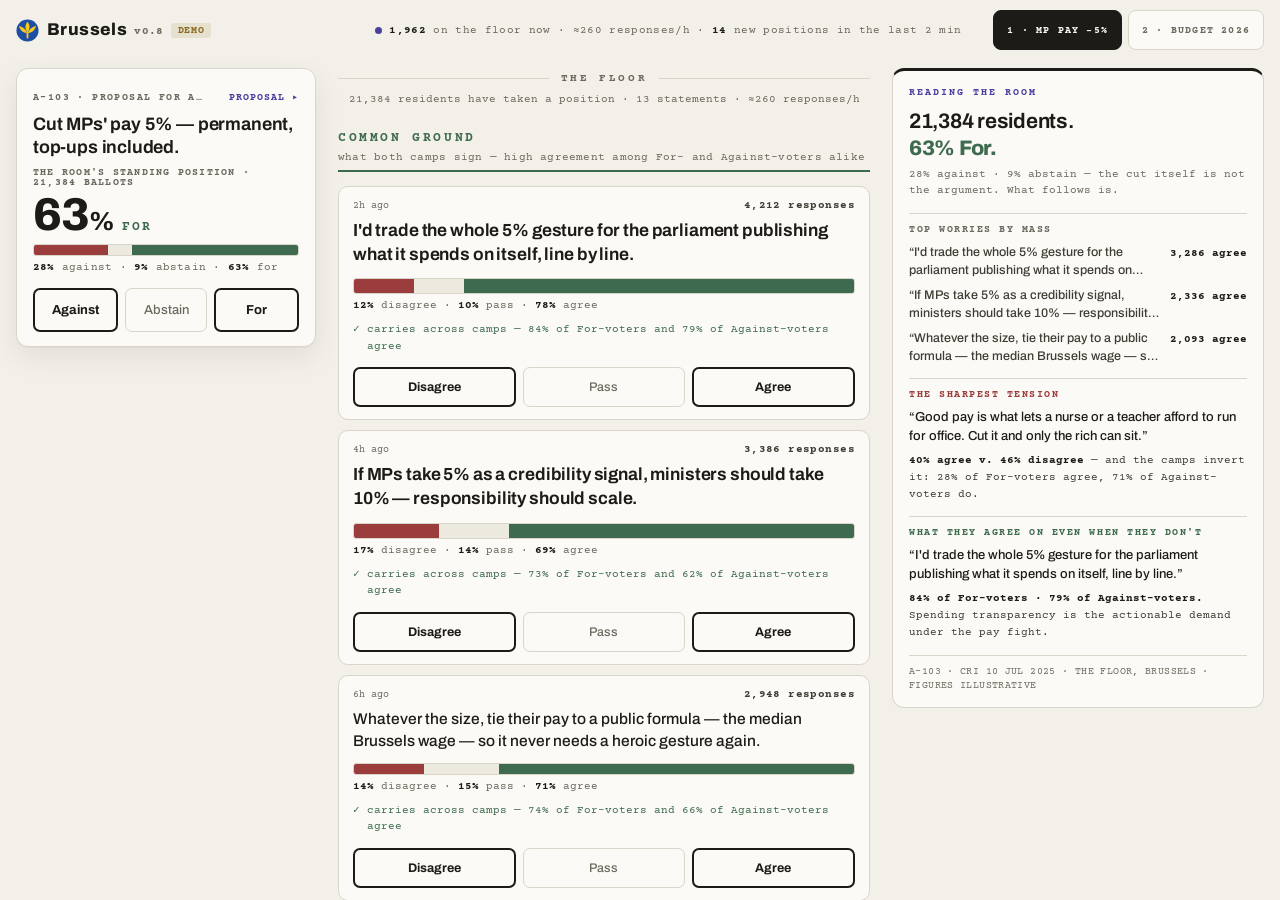
==== commit 27e9c7ee: "The floor v0.8: the deliberation becomes the product, the decision becomes a fixture. Full rewrite o" ====
--- a/deliberate.html
+++ b/deliberate.html
@@ -4,7 +4,7 @@
 <meta charset="utf-8">
 <meta name="viewport" content="width=device-width, initial-scale=1, viewport-fit=cover">
 <meta name="theme-color" content="#F2F0E8">
-<title>RIOT — Deliberation bench</title>
+<title>RIOT — The floor</title>
 <link rel="icon" href="assets/logos/brussels_iris.svg">
 <link rel="preconnect" href="https://fonts.googleapis.com">
 <link rel="preconnect" href="https://fonts.gstatic.com" crossorigin>
@@ -12,279 +12,720 @@
 <link rel="stylesheet" href="style.css">
 <style>
 /* ============================================================
-   DELIBERATION BENCH — standalone design demo (no app logic).
-   Two real Brussels cards, each opening its own discussion
-   instrument below the ballot. Everything here is local to this
-   page; style.css provides the tokens + the card/stamp/split
-   idioms. Nothing connects to rooms or Firebase.
+   THE FLOOR — standalone design demo (no app logic, no backend).
+   The open debate between parties in parliament, rebuilt for the
+   people: the deliberation is the product, the decision card is a
+   fixture. Direction is visible by default everywhere — the
+   room's shape IS the message. Floor data is precomputed inline;
+   the user's own positions live in localStorage. Figures are
+   illustrative and labeled so. style.css provides the l'acta
+   tokens + base idioms; everything else is scoped here.
    ============================================================ */
 body{overflow:hidden}
-.dlb{display:flex;flex-direction:column;height:100dvh;max-width:680px;margin:0 auto}
-/* header reuses the app idiom; the wordmark is static (no switcher on a demo) */
-.dlb header{flex:0 0 auto}
-.dlb .citysel{cursor:default}
+.dlb{display:flex;flex-direction:column;height:100dvh}
+
+/* ---- header: brand · presence-as-mass · view tabs ---- */
+.dlb header{flex:0 0 auto;display:block;padding:10px 16px 8px;max-width:1280px;margin:0 auto;width:100%;box-sizing:border-box}
+.hd-row{display:flex;align-items:center;justify-content:space-between;gap:14px}
+.dlb .citysel{cursor:default;min-height:38px;padding:2px 0}
 .dlb .citysel:hover{background:none}
-
-/* ---- bench nav: which card's floor you're on ---- */
-.bench-nav{flex:0 0 auto;padding:2px 16px 10px}
-.bench-k{margin:0 0 8px;font:700 10.5px var(--f-mono);letter-spacing:.16em;
-  text-transform:uppercase;color:var(--ink60)}
-.bench-tabs{display:flex;gap:6px;align-items:center}
-.bench-tabs .mp-chip{flex:1 1 0;justify-content:center}
-.bench-hint{margin:7px 2px 0;font:400 10.5px var(--f-mono);color:var(--ink60)}
-
-/* ---- the two full-screen panels: native horizontal snap ---- */
+/* the demonstration in progress: count · velocity · fresh positions */
+.mass{display:flex;align-items:center;gap:7px;min-width:0}
+.mass-pulse{width:7px;height:7px;border-radius:50%;background:var(--stamp);flex:0 0 auto;position:relative}
+.mass-pulse.tick::after{content:"";position:absolute;inset:-4px;border-radius:50%;
+  border:1.5px solid var(--stamp);opacity:0;animation:facetick .7s ease-out}
+.mass-line{font:400 11px var(--f-mono);color:var(--ink60);letter-spacing:.03em;
+  white-space:nowrap;overflow:hidden;text-overflow:ellipsis}
+.mass-line b{color:var(--ink);font-weight:700}
+.hd-tabs{display:flex;gap:6px;margin-top:8px}
+.hd-tabs .mp-chip{flex:1 1 0;justify-content:center;min-height:40px}
+@media (min-width:1080px){
+  .hd-tabs{margin-top:0;flex:0 0 auto}
+  .hd-tabs .mp-chip{flex:0 0 auto}
+  .hd-row .mass{margin-left:auto;margin-right:18px}
+}
+@media (max-width:1079px){
+  .hd-row{flex-wrap:wrap}
+  .hd-tabs{flex:1 1 100%}
+  .hd-row .mass{display:none}
+  .hd-mass-row{display:flex;align-items:flex-start;gap:7px;margin-top:6px}
+  .hd-mass-row .mass-pulse{margin-top:3px}
+  .hd-mass-row .mass-line{white-space:normal;overflow:visible;line-height:1.45}
+}
+@media (min-width:1080px){.hd-mass-row{display:none}}
+
+/* ---- the two full-screen views: native horizontal snap ---- */
 .bench{flex:1 1 auto;min-height:0;display:flex;overflow-x:auto;overflow-y:hidden;
   scroll-snap-type:x mandatory;scrollbar-width:none;-webkit-overflow-scrolling:touch}
 .bench::-webkit-scrollbar{display:none}
 .panel{flex:0 0 100%;scroll-snap-align:start;scroll-snap-stop:always;
   overflow-y:auto;overflow-x:hidden;-webkit-overflow-scrolling:touch;
-  padding:2px 16px calc(24px + env(safe-area-inset-bottom))}
-
-/* the ballot keeps the booth's collapsed rhythm; the floor is the star here */
-.panel .card{flex:0 0 auto}
-.panel .card .reveal{max-height:none;overflow:visible}
-
-/* ---- THE FLOOR: the rule under the ballot breaks open ---- */
-.floor{margin-top:22px}
+  padding:0 16px calc(28px + env(safe-area-inset-bottom))}
+
+/* ---- panel grid: decision fixture · floor · synthesis ----
+   Mobile: pinned compact decision header → synthesis → floor.
+   Desktop: sticky decision rail · wide floor · pinned synthesis rail
+   (the politician's reading position). */
+.pgrid{display:grid;grid-template-columns:minmax(0,1fr);max-width:1280px;margin:0 auto}
+.decision{position:sticky;top:0;z-index:20}
+/* mobile reading order: pinned decision → synthesis → floor bands */
+@media (max-width:1079px){.decision{order:1}.synth{order:2}.floor{order:3}}
+@media (min-width:1080px){
+  .pgrid{grid-template-columns:300px minmax(0,1fr) 372px;gap:22px;align-items:start}
+  .decision,.synth{position:sticky;top:10px;z-index:20}
+  .synth{max-height:calc(100dvh - 140px);overflow-y:auto;scrollbar-width:none}
+  .synth::-webkit-scrollbar{display:none}
+}
+
+/* ---- the decision fixture: compact, persistent, one tap to act ---- */
+.dx{background:var(--paper);padding:5px 0 8px;border-bottom:1px solid var(--rule)}
+@media (min-width:1080px){
+  .dx{background:var(--card);border:1px solid var(--rule);border-radius:12px;
+    padding:16px 16px 14px;box-shadow:0 1px 0 rgba(28,27,23,.04),0 10px 28px rgba(28,27,23,.08)}
+}
+.dx-krow{display:flex;align-items:center;justify-content:space-between;gap:10px;margin:0 0 4px}
+.dx-k{margin:0;font:700 10px var(--f-mono);letter-spacing:.14em;text-transform:uppercase;color:var(--ink60);
+  white-space:nowrap;overflow:hidden;text-overflow:ellipsis}
+.dx-read{flex:0 0 auto;background:none;border:0;cursor:pointer;padding:6px 0 6px 10px;
+  font:700 10px var(--f-mono);letter-spacing:.1em;text-transform:uppercase;color:var(--stamp)}
+.dx-t{margin:0 0 8px;font:650 15px/1.3 var(--f-ui);letter-spacing:-.01em;color:var(--ink)}
+@media (min-width:1080px){.dx-t{font-size:18px}}
+/* the room's standing position — direction visible by default */
+.dx-sk{margin:0 0 4px;font:700 9.5px var(--f-mono);letter-spacing:.13em;text-transform:uppercase;color:var(--ink60)}
+.dx-big{display:none;align-items:baseline;gap:8px;margin:2px 0 6px}
+.dx-big .n{font:800 46px/1 var(--f-ui);letter-spacing:-.02em;color:var(--ink)}
+.dx-big .n small{font-size:26px;font-weight:800}
+.dx-big .w{font:700 13px var(--f-mono);letter-spacing:.16em;text-transform:uppercase}
+.dx-big .w.for{color:var(--moss)} .dx-big .w.against{color:var(--brick)}
+@media (min-width:1080px){.dx-big{display:flex}}
+.dx-bar{position:relative;display:flex;height:12px;border:1px solid var(--rule);border-radius:3px;
+  overflow:visible;background:var(--card)}
+.dx-bar i{display:block;height:100%}
+.dx-bar .sa{background:var(--brick)} .dx-bar .sb{background:var(--card2)} .dx-bar .sf{background:var(--moss)}
+.dx-bar .sa:first-child{border-radius:2px 0 0 2px} .dx-bar .sf:last-child{border-radius:0 2px 2px 0}
+.dx-leg{margin:6px 0 0;font:400 10.5px var(--f-mono);color:var(--ink60);letter-spacing:.02em}
+.dx-leg b{color:var(--ink);font-weight:700}
+/* you, pinned on top of the visible split */
+.youpin{position:absolute;top:100%;transform:translateX(-50%);text-align:center;pointer-events:none;z-index:3}
+.youpin .yp-a{display:block;width:0;height:0;margin:1px auto 0;
+  border-left:5px solid transparent;border-right:5px solid transparent;border-bottom:6px solid var(--stamp)}
+.youpin .yp-t{display:block;font:700 8.5px var(--f-mono);letter-spacing:.14em;color:var(--stamp);text-transform:uppercase}
+.dx-acts{display:flex;gap:7px;margin-top:10px}
+.dx-acts .btn{min-height:40px;padding:7px 4px;font-size:13px;border-radius:7px}
+@media (min-width:1080px){.dx-acts{margin-top:14px}.dx-acts .btn{min-height:44px}}
+.dx-cast{display:flex;align-items:center;gap:10px;margin-top:12px;min-height:42px}
+.dx-cast .stamp{position:static;margin:0;font-size:12px;letter-spacing:.15em;border-width:2px;
+  border-radius:5px;padding:5px 10px 4px;box-shadow:inset 0 0 0 1px var(--stamp);animation:stampin .2s cubic-bezier(.2,1.6,.4,1) both}
+.dx-cast .c-l{font:400 10.5px/1.45 var(--f-mono);color:var(--ink60)}
+
+/* ---- the floor ---- */
+.floor{min-width:0;padding-top:14px}
 .floor-rule{display:flex;align-items:center;gap:12px;color:var(--ink60)}
 .floor-rule::before,.floor-rule::after{content:"";flex:1 1 auto;height:1px;background:var(--rule)}
-.floor-rule span{font:700 11px var(--f-mono);letter-spacing:.22em;text-transform:uppercase}
-.floor-meta{margin:9px 0 2px;text-align:center;font:400 11px var(--f-mono);color:var(--ink60)}
-.floor-intro{margin:14px 0 16px;color:var(--ink80);font-size:13.5px;line-height:1.5}
-.floor-intro strong{color:var(--ink);font-weight:650}
-
-/* sort chips (wikisurvey) — the projection-bench chip idiom */
-.sortrow{display:flex;gap:6px;overflow-x:auto;padding:2px;margin:0 -2px 12px;
-  scrollbar-width:none;-webkit-overflow-scrolling:touch}
-.sortrow::-webkit-scrollbar{display:none}
-
-/* ---- statement slips ---- */
-.slip{background:var(--card);border:1px solid var(--rule);border-radius:10px;
-  padding:14px 14px 12px;margin:0 0 10px;display:flex;flex-direction:column}
-.slip-meta{display:flex;align-items:center;gap:8px;margin:0 0 8px}
-.slip-meta .face{margin-left:0}
-.s-name{font:700 11.5px var(--f-mono);color:var(--ink80);letter-spacing:.04em}
-.s-time{font:400 10.5px var(--f-mono);color:var(--ink60);margin-left:auto;white-space:nowrap}
-.s-text{margin:0;color:var(--ink);font-size:15px;line-height:1.45;font-weight:500}
-.s-acts{display:flex;gap:7px;margin-top:13px}
-.s-acts .btn{min-height:42px;padding:9px 4px;font-size:13px;border-radius:7px}
-.slip.voted .s-acts{opacity:.3;pointer-events:none;transition:opacity .2s}
-/* the response stamp — the booth's stamp, slip-sized */
-.stamp.sm{font-size:10.5px;letter-spacing:.14em;border-width:2px;border-radius:5px;
-  padding:4px 9px 3px;box-shadow:inset 0 0 0 1px var(--stamp);margin:0 2px -2px 8px}
-/* per-slip split: revealed only AFTER you respond (the floor never leans on you) */
-.s-split{margin-top:12px;padding-top:10px;border-top:1px solid var(--rule);animation:fadein .25s both}
-.s-split .sp-k{margin:0 0 7px;font:700 10px var(--f-mono);letter-spacing:.14em;
-  text-transform:uppercase;color:var(--ink60)}
-.s-split .sp-l{flex:0 0 90px;white-space:nowrap}
-.s-split .sp-n{flex:0 0 30px}
-/* your own filed statement */
-.slip.minework .s-note{margin:11px 0 0;font:400 11px var(--f-mono);color:var(--stamp)}
-
-/* composer: one idea per slip */
-.composer{background:var(--card);border:1px dashed var(--rule);border-radius:10px;
-  padding:14px;margin:14px 0 0}
-.composer .c-k{margin:0 0 9px;font:700 10.5px var(--f-mono);letter-spacing:.14em;
-  text-transform:uppercase;color:var(--ink60)}
+.floor-rule span{font:700 11px var(--f-mono);letter-spacing:.24em;text-transform:uppercase}
+.floor-meta{margin:8px 0 18px;text-align:center;font:400 11px var(--f-mono);color:var(--ink60)}
+
+/* bands: structure against pure popularity */
+.band-h{margin:26px 0 4px;padding:0 0 6px;border-bottom:2px solid var(--ink)}
+.band-h:first-of-type{margin-top:4px}
+.band-n{font:800 13px var(--f-mono);letter-spacing:.2em;text-transform:uppercase;color:var(--ink)}
+.band-h.cg .band-n{color:var(--moss)} .band-h.fl .band-n{color:var(--brick)}
+.band-h.cg{border-color:var(--moss)} .band-h.fl{border-color:var(--brick)}
+.band-sub{display:block;margin-top:3px;font:400 11px var(--f-mono);color:var(--ink60);letter-spacing:.02em}
+.band-wrap{padding-top:10px}
+
+/* an argument with weight: mass carries scale */
+.arg{background:var(--card);border:1px solid var(--rule);border-radius:10px;
+  padding:13px 14px 12px;margin:0 0 10px}
+.arg-top{display:flex;align-items:baseline;justify-content:space-between;gap:10px;margin:0 0 7px}
+.a-time{font:400 10px var(--f-mono);color:var(--ink60)}
+.a-mass{font:700 10.5px var(--f-mono);color:var(--ink80);letter-spacing:.04em}
+.a-text{margin:0 0 11px;color:var(--ink)}
+.arg.t1 .a-text{font:500 14px/1.45 var(--f-ui)}
+.arg.t2 .a-text{font:500 15.5px/1.42 var(--f-ui)}
+.arg.t3 .a-text{font:650 17.5px/1.38 var(--f-ui);letter-spacing:-.008em}
+.a-bar{position:relative;display:flex;border:1px solid var(--rule);border-radius:3px;background:var(--card)}
+.arg.t1 .a-bar{height:8px} .arg.t2 .a-bar{height:12px} .arg.t3 .a-bar{height:16px}
+.a-bar i{display:block;height:100%}
+.a-bar .d{background:var(--brick)} .a-bar .p{background:var(--card2)} .a-bar .a{background:var(--moss)}
+.a-bar .d:first-child{border-radius:2px 0 0 2px} .a-bar .a:last-child{border-radius:0 2px 2px 0}
+.a-leg{margin:6px 0 0;font:400 10.5px var(--f-mono);color:var(--ink60)}
+.a-leg b{color:var(--ink);font-weight:700}
+.arg.responded .a-leg{margin-top:19px}   /* room for the you-pin under the bar */
+/* the camps on this — the cross-tabulation nuance engine */
+.a-x{margin:11px 0 0;padding:9px 11px 10px;background:var(--paper);border:1px solid var(--rule);border-radius:7px}
+.ax-k{margin:0 0 7px;font:700 9.5px var(--f-mono);letter-spacing:.14em;text-transform:uppercase;color:var(--ink60)}
+.ax-row{display:flex;align-items:center;gap:9px;margin:4px 0}
+.ax-l{flex:0 0 118px;font:700 9.5px var(--f-mono);letter-spacing:.06em;text-transform:uppercase;color:var(--ink80)}
+.ax-track{flex:1 1 auto;height:7px;background:var(--card2);border-radius:2px;overflow:hidden}
+.ax-fill{display:block;height:100%;background:var(--ink);border-radius:2px}
+.ax-n{flex:0 0 72px;text-align:right;font:700 10.5px var(--f-mono);color:var(--ink)}
+.ax-note{margin:8px 0 0;font:400 11px/1.5 var(--f-mono);color:var(--ink80)}
+/* carries across camps — the actionable finding */
+.a-cc{display:flex;align-items:baseline;gap:7px;margin:10px 0 0;
+  font:400 11px/1.5 var(--f-mono);color:var(--moss)}
+.a-cc::before{content:"✓";font-weight:700;flex:0 0 auto}
+.a-acts{display:flex;gap:7px;margin-top:12px}
+.a-acts .btn{min-height:40px;padding:8px 4px;font-size:12.5px;border-radius:7px}
+.arg.responded .a-acts{display:none}
+.arg.mine{border-color:rgba(75,63,160,.45)}
+.a-minenote{margin:10px 0 0;font:400 10.5px/1.5 var(--f-mono);color:var(--stamp)}
+
+/* composer */
+.composer{background:var(--card);border:1px dashed var(--rule);border-radius:10px;padding:13px 14px;margin:4px 0 0}
+.composer .c-k{margin:0 0 8px;font:700 10px var(--f-mono);letter-spacing:.14em;text-transform:uppercase;color:var(--ink60)}
 .composer textarea{width:100%;box-sizing:border-box;resize:none;background:var(--card2);
-  border:1px solid var(--rule);border-radius:7px;padding:10px 12px;min-height:72px;
+  border:1px solid var(--rule);border-radius:7px;padding:10px 12px;min-height:64px;
   font:400 14px/1.5 var(--f-ui);color:var(--ink)}
 .composer textarea::placeholder{color:var(--ink60)}
-.c-row{display:flex;align-items:center;gap:10px;margin-top:10px}
+.c-row{display:flex;align-items:center;gap:10px;margin-top:9px}
 .c-note{flex:1;font:400 10.5px var(--f-mono);color:var(--ink60)}
 .c-send{border:0;border-radius:8px;background:var(--ink);color:var(--card);cursor:pointer;
   font:700 13px var(--f-ui);padding:0 16px;min-height:44px}
 .c-send:active{transform:scale(.97)}
 
-/* ---- the ledger bench (budget) ---- */
-.bal{position:sticky;top:0;z-index:6;background:var(--paper);padding:8px 0 10px;margin:0 0 6px}
-.bal-box{background:var(--card);border:1px solid var(--rule);border-radius:10px;padding:12px 14px}
-.bal-row{display:flex;align-items:baseline;justify-content:space-between;gap:10px}
-.bal-l{font:700 10px var(--f-mono);letter-spacing:.14em;text-transform:uppercase;color:var(--ink60)}
-.bal-n{font:700 15px var(--f-mono);color:var(--ink)}
-.bal-row.you .bal-l,.bal-row.you .bal-n{color:var(--stamp)}
-.bal-row.you{margin-top:4px}
-.bal-d{font:400 11px var(--f-mono)}
-.bal-d.up{color:var(--moss)}.bal-d.down{color:var(--brick)}
-.ledger{margin:4px 0 0}
-.lrow{background:var(--card);border:1px solid var(--rule);border-radius:10px;
-  padding:12px 14px 11px;margin:0 0 9px}
-.l-head{display:flex;align-items:baseline;gap:8px}
-.l-name{font-size:14.5px;font-weight:650;color:var(--ink);white-space:nowrap;overflow:hidden;text-overflow:ellipsis}
-.l-lead{flex:1 1 auto;border-bottom:1px dotted var(--rule);transform:translateY(-3px);min-width:14px}
-.l-amt{font:700 13.5px var(--f-mono);color:var(--ink);white-space:nowrap}
-.l-amt .l-delta{color:var(--stamp);font-weight:700}
-.l-sub{margin:3px 0 0;font:400 11px var(--f-mono);color:var(--ink60)}
-.l-acts{display:flex;gap:7px;margin-top:11px}
-.l-acts .lbtn{flex:1;min-height:44px;border-radius:7px;cursor:pointer;background:transparent;
-  font:700 13px var(--f-mono);letter-spacing:.08em;display:flex;align-items:center;justify-content:center;gap:7px;
+/* ---- reading the room: the synthesis a politician screenshots ---- */
+.synth{padding-top:14px}
+@media (min-width:1080px){.synth{padding-top:0;margin-top:10px}}
+.sx{background:var(--card);border:1px solid var(--rule);border-radius:12px;padding:16px 16px 13px;
+  border-top:3px solid var(--ink)}
+.sx-k{margin:0 0 10px;font:700 10px var(--f-mono);letter-spacing:.2em;text-transform:uppercase;color:var(--stamp)}
+.sx-line{margin:0 0 4px;font:650 21px/1.3 var(--f-ui);letter-spacing:-.012em;color:var(--ink)}
+.sx-line b{font-weight:800}
+.sx-line .for{color:var(--moss)} .sx-line .against{color:var(--brick)}
+.sx-sub{margin:0 0 6px;font:400 11px/1.5 var(--f-mono);color:var(--ink60)}
+.sx-sec{margin:13px 0 0;padding:11px 0 0;border-top:1px solid var(--rule)}
+.sx-h{margin:0 0 8px;font:700 9.5px var(--f-mono);letter-spacing:.16em;text-transform:uppercase;color:var(--ink60)}
+.sx-h.hot{color:var(--brick)} .sx-h.cc{color:var(--moss)}
+.sx-w{display:flex;align-items:baseline;gap:9px;margin:0 0 7px}
+.sx-w .q{flex:1 1 auto;min-width:0;font:500 12.5px/1.45 var(--f-ui);color:var(--ink80);
+  display:-webkit-box;-webkit-line-clamp:2;-webkit-box-orient:vertical;overflow:hidden}
+.sx-w .m{flex:0 0 auto;font:700 11px var(--f-mono);color:var(--ink);white-space:nowrap}
+.sx-q{margin:0 0 6px;font:500 13px/1.45 var(--f-ui);color:var(--ink)}
+.sx-d{margin:0;font:400 11px/1.55 var(--f-mono);color:var(--ink80)}
+.sx-d b{color:var(--ink)}
+.sx-f{margin:14px 0 0;padding:9px 0 0;border-top:1px solid var(--rule);
+  font:400 9.5px/1.5 var(--f-mono);color:var(--ink60);letter-spacing:.04em;text-transform:uppercase}
+
+/* ---- view 2: the balance as a shared object ---- */
+.bal2{margin:16px 0 6px;background:var(--card);border:1px solid var(--rule);border-radius:12px;padding:14px 16px 13px}
+.bal2-k{margin:0 0 10px;font:700 10px var(--f-mono);letter-spacing:.16em;text-transform:uppercase;color:var(--ink60)}
+.bal2-row{display:flex;gap:8px}
+.bal2-c{flex:1 1 0;min-width:0}
+.bal2-l{margin:0 0 2px;font:700 9px var(--f-mono);letter-spacing:.1em;text-transform:uppercase;color:var(--ink60)}
+.bal2-n{font:800 24px/1.05 var(--f-ui);letter-spacing:-.02em;color:var(--ink);white-space:nowrap}
+@media (min-width:560px){.bal2-n{font-size:30px}}
+.bal2-n small{font:700 11px var(--f-mono);letter-spacing:0;margin-left:3px;color:var(--ink60)}
+.bal2-c.fl .bal2-l,.bal2-c.fl .bal2-n{color:var(--brick)}
+.bal2-c.you .bal2-l{color:var(--stamp)}
+.bal2-c.you .bal2-n{color:var(--stamp)}
+.bal2-c.you .bal2-n.idle{color:var(--ink60);font-weight:650}
+.bal2-gap{margin:11px 0 0;padding:9px 0 0;border-top:1px solid var(--rule);
+  font:400 11.5px/1.55 var(--f-mono);color:var(--ink80)}
+.bal2-gap b{color:var(--brick);font-weight:700}
+
+/* the immovable slab everything else negotiates around */
+.slab{background:var(--ink);color:var(--paper);border-radius:10px;padding:14px 16px;margin:0 0 12px}
+.slab-row{display:flex;align-items:baseline;justify-content:space-between;gap:10px}
+.slab-n{font:650 15px/1.3 var(--f-ui);color:var(--paper)}
+.slab-amt{font:800 22px/1 var(--f-ui);letter-spacing:-.01em;white-space:nowrap}
+.slab-sub{margin:7px 0 0;font:400 10.5px/1.55 var(--f-mono);color:rgba(242,240,232,.72)}
+.slab-tag{display:inline-block;margin:0 0 8px;font:700 9px var(--f-mono);letter-spacing:.16em;
+  text-transform:uppercase;color:var(--paper);border:1px solid rgba(242,240,232,.5);
+  border-radius:3px;padding:3px 7px 2px}
+
+/* envelopes: the people's budget visible from first paint */
+.env{background:var(--card);border:1px solid var(--rule);border-radius:10px;padding:13px 14px 12px;margin:0 0 10px}
+.env-head{display:flex;align-items:baseline;gap:8px}
+.env-n{font:650 15px/1.3 var(--f-ui);color:var(--ink);white-space:nowrap;overflow:hidden;text-overflow:ellipsis}
+.env-lead{flex:1 1 auto;border-bottom:1px dotted var(--rule);transform:translateY(-3px);min-width:12px}
+.env-amt{font:700 13.5px var(--f-mono);color:var(--ink);white-space:nowrap}
+.env-amt .delta{color:var(--stamp);font-weight:700;margin-left:5px}
+.env-sub{margin:3px 0 9px;font:400 10.5px/1.45 var(--f-mono);color:var(--ink60)}
+.env .a-bar{height:12px}
+.env .a-bar .d{background:var(--brick)} .env .a-bar .p{background:var(--card2)} .env .a-bar .a{background:var(--moss)}
+.env .a-leg{margin-top:6px}
+.env.responded .a-leg{margin-top:19px}
+.env-acts{display:flex;gap:7px;margin-top:11px}
+.env-acts .lbtn{flex:1;min-height:42px;border-radius:7px;cursor:pointer;background:transparent;
+  font:700 12px var(--f-mono);letter-spacing:.06em;display:flex;align-items:center;justify-content:center;gap:6px;
   transition:transform .08s,background .08s,color .08s}
-.l-acts .lbtn small{font:400 10px var(--f-mono);letter-spacing:.06em;text-transform:uppercase}
+.env-acts .lbtn small{font:400 9.5px var(--f-mono);letter-spacing:.05em;text-transform:uppercase}
 .lbtn.cut,.lbtn.grow{border:2px solid var(--ink);color:var(--ink)}
 .lbtn.keep{border:1.5px solid var(--rule);color:var(--ink60)}
 .lbtn:active{transform:scale(.97)}
 .lbtn.on{background:var(--ink);color:var(--card);border-color:var(--ink)}
 .lbtn.keep.on{background:var(--ink60);border-color:var(--ink60);color:var(--card)}
-.lrow.locked{background:var(--card2)}
-.lrow.locked .l-amt,.lrow.locked .l-name{color:var(--ink60)}
-.l-lock{margin:9px 0 0;font:400 11px var(--f-mono);color:var(--ink60)}
-.l-split{margin-top:12px;padding-top:10px;border-top:1px solid var(--rule);animation:fadein .25s both}
-.l-split .sp-k{margin:0 0 7px;font:700 10px var(--f-mono);letter-spacing:.14em;
-  text-transform:uppercase;color:var(--ink60)}
-/* the floor's own draft — earned after you've taken a position on 3 envelopes */
-.floor-verdict{margin:14px 0 0;padding:12px 14px;background:var(--stamp-soft);
-  border:1px solid rgba(75,63,160,.3);border-radius:10px;animation:fadein .3s both}
-.floor-verdict[hidden]{display:none}
-.fv-k{margin:0 0 5px;font:700 10px var(--f-mono);letter-spacing:.14em;text-transform:uppercase;color:var(--stamp)}
-.fv-t{margin:0;font-size:13.5px;line-height:1.5;color:var(--ink80)}
-.fv-t strong{color:var(--ink);font-weight:650}
+
+/* where the axe falls: diverging bars off the keep-line */
+.axe{margin:2px 0 0}
+.axe-row{display:flex;align-items:center;gap:8px;margin:6px 0}
+.axe-l{flex:0 0 96px;font:700 9.5px var(--f-mono);letter-spacing:.04em;text-transform:uppercase;
+  color:var(--ink80);white-space:nowrap;overflow:hidden;text-overflow:ellipsis}
+.axe-track{flex:1 1 auto;position:relative;height:11px;background:var(--card2);border-radius:2px}
+.axe-track::before{content:"";position:absolute;left:50%;top:-2px;bottom:-2px;width:1.5px;background:var(--ink60)}
+.axe-bar{position:absolute;top:0;bottom:0}
+.axe-bar.cut{right:50%;background:var(--brick);border-radius:2px 0 0 2px}
+.axe-bar.grow{left:50%;background:var(--moss);border-radius:0 2px 2px 0}
+.axe-n{flex:0 0 40px;text-align:right;font:700 10px var(--f-mono);color:var(--ink)}
+.axe-cap{display:flex;justify-content:space-between;margin:7px 0 0;
+  font:700 8.5px var(--f-mono);letter-spacing:.12em;text-transform:uppercase}
+.axe-cap .c{color:var(--brick)} .axe-cap .g{color:var(--moss)}
 
 .demo-note{margin:26px 0 0;text-align:center;font:400 10.5px/1.6 var(--f-mono);color:var(--ink60)}
+/* anchored scrolls clear the pinned decision header on mobile */
+@media (max-width:1079px){.band-h,.arg,.env,.bal2,.sx{scroll-margin-top:310px}}
+
+/* ---- full proposal overlay (one idiom: fixed paper, ✕ closes) ---- */
+.ovl{position:fixed;inset:0;background:var(--paper);z-index:80;overflow-y:auto;-webkit-overflow-scrolling:touch}
+.ovl[hidden]{display:none}
+.ovl-hd{position:sticky;top:0;display:flex;align-items:center;justify-content:space-between;gap:10px;
+  padding:12px 16px;background:rgba(242,240,232,.92);backdrop-filter:blur(8px);border-bottom:1px solid var(--rule);z-index:5}
+.ovl-k{font:700 10.5px var(--f-mono);letter-spacing:.16em;text-transform:uppercase;color:var(--ink60)}
+.ovl-x{width:40px;height:40px;border-radius:50%;border:1.5px solid var(--rule);background:var(--card);
+  color:var(--ink);font-size:17px;line-height:1;cursor:pointer;display:inline-flex;align-items:center;justify-content:center}
+.ovl-x:active{transform:scale(.94)}
+.ovl-body{max-width:640px;margin:0 auto;padding:18px 18px 40px}
+.ovl-body h2{font:650 22px/1.34 var(--f-ui);letter-spacing:-.012em;margin:6px 0 14px;color:var(--ink)}
+.ovl-body .brief{color:var(--ink80);font-size:15px;line-height:1.55}
+.ovl-body .brief p{margin:0 0 11px}
+.ovl-body .brief ul{margin:0 0 11px;padding-left:18px}
+.ovl-body .brief li{margin:4px 0}
+.ovl-body .brief strong{color:var(--ink);font-weight:650}
+.ovl-acts{display:flex;gap:8px;margin-top:18px;padding-top:14px;border-top:1px solid var(--rule)}
+.ovl-acts .btn{min-height:52px}
+.ovl-cast{margin-top:18px;padding-top:14px;border-top:1px solid var(--rule);
+  display:flex;align-items:center;gap:12px}
+.ovl-cast .stamp{position:static;margin:0;animation:none}
+.ovl-cast .c-l{font:400 11px/1.5 var(--f-mono);color:var(--ink60)}
 </style>
 </head>
 <body class="dlb">
   <header>
-    <div class="brand">
-      <span class="citysel">
-        <img class="rose" src="assets/logos/brussels_iris.svg" alt="" width="23" height="23">
-        <span>Brussels</span>
-      </span>
-      <span class="ver">v0.71</span>
-      <span class="previewtag">demo</span>
-    </div>
-    <div class="hdr-right"></div>
+    <div class="hd-row">
+      <div class="brand">
+        <span class="citysel">
+          <img class="rose" src="assets/logos/brussels_iris.svg" alt="" width="23" height="23">
+          <span>Brussels</span>
+        </span>
+        <span class="ver">v0.8</span>
+        <span class="previewtag">demo</span>
+      </div>
+      <div class="mass">
+        <span class="mass-pulse" id="massPulse" aria-hidden="true"></span>
+        <span class="mass-line" id="massLine"></span>
+      </div>
+      <div class="hd-tabs">
+        <button class="mp-chip on" id="tab0" type="button" role="tab" aria-selected="true">1 · MP pay −5%</button>
+        <button class="mp-chip" id="tab1" type="button" role="tab" aria-selected="false">2 · Budget 2026</button>
+      </div>
+    </div>
+    <div class="hd-mass-row">
+      <span class="mass-pulse" id="massPulseM" aria-hidden="true"></span>
+      <span class="mass-line" id="massLineM"></span>
+    </div>
   </header>
 
-  <div class="bench-nav">
-    <p class="bench-k">Deliberation bench</p>
-    <div class="bench-tabs" role="tablist">
-      <button class="mp-chip on" id="tab0" type="button" role="tab" aria-selected="true">1 · MP pay −5%</button>
-      <button class="mp-chip" id="tab1" type="button" role="tab" aria-selected="false">2 · Budget 2026</button>
-    </div>
-    <p class="bench-hint">every card opens its own floor · swipe between them</p>
-  </div>
-
   <main class="bench" id="bench">
-
-    <!-- ============ PANEL 1 · the wikisurvey floor ============ -->
+    <!-- ============ VIEW 1 · the argument floor ============ -->
     <section class="panel" id="panel0">
-      <article class="card">
-        <span class="topic">MP pay · Proposal for a decision</span>
-        <h2 class="long">Cut Brussels MPs' parliamentary indemnity by 5% on a permanent basis, applying the reduction not only to the base pay but also to the extra indemnities paid for special functions.</h2>
-        <button class="more" type="button">See more ▾</button>
-        <div class="reveal" hidden>
-          <div class="brief">
-            <p>On the table is a standalone proposal to reduce the indemnity Brussels regional MPs draw by 5% as a lasting measure, and to push that cut further than the parallel cross-party text by also shaving 5% off the top-up indemnities paid to members who hold special functions (such as Bureau seats).</p>
-            <ul>
-              <li><strong>What it changes:</strong> a 5% reduction on the base parliamentary indemnity, framed as permanent rather than time-limited, plus the same 5% applied to special-function indemnities.</li>
-              <li><strong>The money cited:</strong> speakers describe a Brussels MP's net monthly pay as more than 7,000 euros, and special-function holders receiving roughly 2,500 euros extra.</li>
-              <li><strong>The wider frame:</strong> it lands amid a regional budget described as a 1.6 to 1.9 billion euro deficit, with cuts cited to associations (15%) and family allowances.</li>
-              <li><strong>The rub:</strong> whether elected members should cut their own pay deeply and permanently as a credibility signal, or whether a 5% trim risks underpaying the job and should align with other parliaments rather than go furthest.</li>
-            </ul>
-          </div>
+      <div class="pgrid">
+        <aside class="decision"><div class="dx" id="dx0"></div></aside>
+        <div class="floor">
+          <div class="floor-rule"><span>The floor</span></div>
+          <p class="floor-meta">21,384 residents have taken a position · 13 statements · ≈260 responses/h</p>
+          <div id="floor0"></div>
+          <p class="demo-note">A design exploration — not connected to a live room. Figures illustrative.<br>The proposal is a real decision of the Brussels Parliament (A-103, CRI 10 Jul 2025).</p>
         </div>
-        <div class="acts">
-          <button class="btn a" data-v="against">Against</button>
-          <button class="btn ab" data-v="abstain">Abstain</button>
-          <button class="btn f" data-v="for">For</button>
-        </div>
-      </article>
-
-      <div class="floor">
-        <div class="floor-rule"><span>The floor</span></div>
-        <p class="floor-meta">142 residents deliberating · 9 statements · open until the vote</p>
-        <p class="floor-intro"><strong>One idea per slip.</strong> Respond to each statement — the floor's split on it appears only after your own response is in, the same way the room's tally waits for your ballot.</p>
-        <div class="sortrow" id="sortRow">
-          <button class="mp-chip on" data-sort="order" type="button">In order</button>
-          <button class="mp-chip" data-sort="common" type="button">Common ground</button>
-          <button class="mp-chip" data-sort="divided" type="button">Most divided</button>
-        </div>
-        <div id="slips"></div>
-        <div class="composer">
-          <p class="c-k">Add your voice</p>
-          <textarea id="cText" rows="3" maxlength="140" placeholder="One statement others can agree or disagree with — not a reply, not an essay."></textarea>
-          <div class="c-row">
-            <span class="c-note" id="cCount">140 left · filed under your session face</span>
-            <button class="c-send" id="cSend" type="button">File statement</button>
-          </div>
-        </div>
-        <p class="demo-note">A design exploration — this floor is not connected to a live room.<br>The card is a real decision of the Brussels Parliament (CRI, 10 Jul 2025).</p>
+        <aside class="synth"><div class="sx" id="sx0"></div></aside>
       </div>
     </section>
 
-    <!-- ============ PANEL 2 · the ledger floor ============ -->
+    <!-- ============ VIEW 2 · the allocation floor ============ -->
     <section class="panel" id="panel1">
-      <article class="card">
-        <span class="topic">Public finance · Budget</span>
-        <h2 class="long">Adopt the Region's 2026 spending budget, authorising the year's expenditure and the deficit that comes with it.</h2>
-        <button class="more" type="button">See more ▾</button>
-        <div class="reveal" hidden>
-          <div class="brief">
-            <p>This is the spending side of the Region's 2026 budget — the credits each policy area is authorised to spend. Paired with the revenue text, it is the Region's first full initial budget after a long run on provisional twelfths.</p>
-            <ul>
-              <li><strong>It sets the deficit.</strong> The 2026 budget is planned to close in the red, with the SEC/ESR balance fixed at under -957 million euros.</li>
-              <li><strong>From stopgap to plan.</strong> For more than a year the Region spent through monthly provisional twelfths, which guaranteed continuity of public services but rolled deficits forward without a clear direction.</li>
-              <li><strong>Savings land on real programmes.</strong> Debate flagged cuts touching employment measures — reduced subsidised-contract premiums and the end of the Activa scheme among them.</li>
-              <li><strong>The rub:</strong> the only ways to shrink a 1.5-billion-euro deficit are to cut spending or raise revenue — and where the axe falls (employment, social programmes) is exactly what the budget is fought over.</li>
-            </ul>
-          </div>
+      <div class="pgrid">
+        <aside class="decision"><div class="dx" id="dx1"></div></aside>
+        <div class="floor">
+          <div class="floor-rule"><span>The floor</span></div>
+          <p class="floor-meta">12,041 residents drafting the budget · 8 envelopes · figures illustrative</p>
+          <div id="bal2"></div>
+          <div id="floor1"></div>
+          <p class="demo-note">A design exploration — not connected to a live room. Envelope figures are illustrative.<br>The text is a real decision of the Brussels Parliament (CRI, 27 Mar 2026).</p>
         </div>
-        <div class="acts">
-          <button class="btn a" data-v="against">Against</button>
-          <button class="btn ab" data-v="abstain">Abstain</button>
-          <button class="btn f" data-v="for">For</button>
-        </div>
-      </article>
-
-      <div class="floor">
-        <div class="floor-rule"><span>The floor</span></div>
-        <p class="floor-meta">138 residents deliberating · 8 envelopes · figures illustrative</p>
-        <p class="floor-intro"><strong>Where should the axe fall — and where shouldn't it?</strong> Take a position on each envelope: cut it, keep it, or grow it. Each choice moves a notional 10% of the line through your draft balance, and the floor's lean on that envelope appears once yours is in.</p>
-        <div class="bal">
-          <div class="bal-box">
-            <div class="bal-row"><span class="bal-l">Draft 2026 balance</span><span class="bal-n">−957 M€</span></div>
-            <div class="bal-row you"><span class="bal-l">Your version</span><span class="bal-n"><span id="balYou">−957 M€</span> <span class="bal-d" id="balDelta"></span></span></div>
-          </div>
-        </div>
-        <div class="ledger" id="ledger"></div>
-        <div class="floor-verdict" id="floorVerdict" hidden>
-          <p class="fv-k">The floor's draft so far</p>
-          <p class="fv-t">Averaging every resident's positions lands the floor at <strong>−921 M€</strong> — it cuts administration and culture, holds the municipalities, and grows housing and employment even at the price of a slower return to balance.</p>
-        </div>
-        <p class="demo-note">A design exploration — this floor is not connected to a live room.<br>Envelope figures are illustrative; the card is a real decision of the Brussels Parliament (CRI, 27 Mar 2026).</p>
+        <aside class="synth"><div class="sx" id="sx1"></div></aside>
       </div>
     </section>
-
   </main>
 
+  <!-- full proposal: one overlay, content swapped per view -->
+  <div class="ovl" id="ovl" hidden>
+    <div class="ovl-hd"><span class="ovl-k" id="ovlK"></span>
+      <button class="ovl-x" id="ovlX" type="button" aria-label="Close">✕</button></div>
+    <div class="ovl-body" id="ovlBody"></div>
+  </div>
+
 <script>
-/* Demo-only interactions. Everything is local to this page: no rooms, no
-   Firebase, no persistence — reload and the bench resets. */
+/* Demo-only. Floor data is precomputed below (effectively static JSON);
+   only the user's own positions persist (localStorage riot.delib.v1). */
 "use strict";
-const $=s=>document.querySelector(s), $$=s=>[...document.querySelectorAll(s)];
-
-/* ---- shared: the ballot's See more + stamp beat (booth idioms, local) ---- */
-$$(".card .more").forEach(b=>b.addEventListener("click",()=>{
-  const r=b.parentElement.querySelector(".reveal");
-  r.hidden=!r.hidden;
-  b.textContent=r.hidden?"See more ▾":"See less ▴";
-}));
-const STAMP_TXT={for:"FOR",against:"AGAINST",abstain:"ABSTAIN"};
-$$(".card .acts .btn").forEach(b=>b.addEventListener("click",()=>{
-  const card=b.closest(".card");
-  if(card.classList.contains("voted"))return;
-  card.classList.add("voted");
-  let row=card.querySelector(".stamprow");
-  if(!row){row=document.createElement("div");row.className="stamprow";
-    card.insertBefore(row,card.querySelector(".acts"));}
-  const st=document.createElement("div");
-  st.className="stamp";st.textContent=STAMP_TXT[b.dataset.v];
-  row.appendChild(st);
-}));
-
-/* ---- bench navigation: tabs ↔ native horizontal snap ---- */
-const bench=$("#bench"), tabs=[$("#tab0"),$("#tab1")];
+const $=s=>document.querySelector(s);
+const fmt=n=>n.toLocaleString("en-US");
+const fmtM=n=>(n<0?"−":"+")+fmt(Math.abs(Math.round(n)));
+
+/* =================== precomputed floor =================== */
+const PAY={
+  kicker:"A-103 · Proposal for a decision",
+  shortTitle:"Cut MPs' pay 5% — permanent, top-ups included.",
+  headline:"Cut Brussels MPs' parliamentary indemnity by 5% on a permanent basis, applying the reduction not only to the base pay but also to the extra indemnities paid for special functions.",
+  tally:{against:5983,abstain:1929,for:13472},
+  brief:`<p>On the table is a standalone proposal to reduce the indemnity Brussels regional MPs draw by 5% as a lasting measure, and to push that cut further than the parallel cross-party text by also shaving 5% off the top-up indemnities paid to members who hold special functions (such as Bureau seats).</p>
+<ul><li><strong>What it changes:</strong> a 5% reduction on the base parliamentary indemnity, framed as permanent rather than time-limited, plus the same 5% applied to special-function indemnities.</li>
+<li><strong>The money cited:</strong> speakers describe a Brussels MP's net monthly pay as more than 7,000 euros, and special-function holders receiving roughly 2,500 euros extra.</li>
+<li><strong>The wider frame:</strong> it lands amid a regional budget described as a 1.6 to 1.9 billion euro deficit, with cuts cited to associations (15%) and family allowances.</li>
+<li><strong>The rub:</strong> whether elected members should cut their own pay deeply and permanently as a credibility signal, or whether a 5% trim risks underpaying the job and should align with other parliaments rather than go furthest.</li></ul>`
+};
+/* d/p/a = disagree/pass/agree counts; xF/xA = % agreeing among headline
+   For-voters / Against-voters (the cross-tabulation). band: cg | fl | nf */
+const STMTS=[
+ {id:"s1",band:"cg",time:"2h ago",d:505,p:421,a:3286,xF:84,xA:79,
+  text:"I'd trade the whole 5% gesture for the parliament publishing what it spends on itself, line by line."},
+ {id:"s3",band:"cg",time:"4h ago",d:576,p:474,a:2336,xF:73,xA:62,
+  text:"If MPs take 5% as a credibility signal, ministers should take 10% — responsibility should scale."},
+ {id:"s2",band:"cg",time:"6h ago",d:413,p:442,a:2093,xF:74,xA:66,
+  text:"Whatever the size, tie their pay to a public formula — the median Brussels wage — so it never needs a heroic gesture again."},
+ {id:"s7",band:"cg",time:"9h ago",d:457,p:361,a:1589,xF:69,xA:61,
+  text:"Start with the €2,500 top-ups for special functions — leadership should feel it before backbenchers do."},
+ {id:"s4",band:"fl",time:"3h ago",d:1601,p:586,a:1717,xF:31,xA:67,
+  text:"5% changes nothing for a €1.6 billion deficit. This is symbolism standing in for a real budget debate."},
+ {id:"s5",band:"fl",time:"5h ago",d:1662,p:506,a:1444,xF:28,xA:71,
+  text:"Good pay is what lets a nurse or a teacher afford to run for office. Cut it and only the rich can sit."},
+ {id:"s9",band:"fl",time:"8h ago",d:706,p:399,a:1966,xF:81,xA:33,
+  text:"€7,000 net a month in a region cutting family allowances is indefensible, whatever the workload."},
+ {id:"s6",band:"fl",time:"7h ago",d:1155,p:302,a:1293,xF:63,xA:24,
+  text:"If the cut is temporary it will quietly lapse the moment we stop watching. Permanent, or it's theatre."},
+ {id:"s8",band:"fl",time:"10h ago",d:738,p:378,a:776,xF:52,xA:27,
+  text:"Align with the Chamber and Flanders instead of competing to cut deepest — races to the bottom are also theatre."},
+ {id:"s12",band:"nf",time:"47 min ago",d:34,p:39,a:114,
+  text:"The end-of-term departure bonus is the real scandal — 5% of salary is noise next to it."},
+ {id:"s10",band:"nf",time:"1h ago",d:58,p:45,a:111,
+  text:"Pay them per attendance and published work, not per seat — presence is measurable."},
+ {id:"s11",band:"nf",time:"3h ago",d:123,p:51,a:167,
+  text:"Cut the number of MPs from 89 to 60 before touching anyone's pay — fewer seats, same work."},
+ {id:"s13",band:"nf",time:"22 min ago",d:32,p:22,a:42,
+  text:"Means-test nothing, cut nothing: freeze indemnities until the deficit is under 1%."}
+];
+
+const BUD={
+  kicker:"CRI 27 Mar 2026 · Budget ordinance",
+  shortTitle:"Adopt the 2026 spending budget — and its −957 M€ deficit.",
+  headline:"Adopt the Region's 2026 spending budget, authorising the year's expenditure and the deficit that comes with it.",
+  tally:{against:9804,abstain:2167,for:7118},
+  brief:`<p>This is the spending side of the Region's 2026 budget — the credits each policy area is authorised to spend. Paired with the revenue text, it is the Region's first full initial budget after a long run on provisional twelfths.</p>
+<ul><li><strong>It sets the deficit.</strong> The 2026 budget is planned to close in the red, with the SEC/ESR balance fixed at under -957 million euros.</li>
+<li><strong>From stopgap to plan.</strong> For more than a year the Region spent through monthly provisional twelfths, which guaranteed continuity of public services but rolled deficits forward without a clear direction.</li>
+<li><strong>Savings land on real programmes.</strong> Debate flagged cuts touching employment measures — reduced subsidised-contract premiums and the end of the Activa scheme among them.</li>
+<li><strong>The rub:</strong> the only ways to shrink a 1.5-billion-euro deficit are to cut spending or raise revenue — and where the axe falls (employment, social programmes) is exactly what the budget is fought over.</li></ul>`
+};
+const BASE=-957;
+const ENVS=[
+ {id:"stib",name:"Mobility & public transport",amt:1550,c:1612,k:5341,g:5047,
+  sub:"STIB operations + investment"},
+ {id:"emp",name:"Employment & local economy",amt:800,c:1054,k:2711,g:8237,
+  sub:"where the 2026 cuts land — Activa ended, ACS premiums reduced"},
+ {id:"hous",name:"Housing",amt:150,c:786,k:2118,g:9096,
+  sub:"investment budget; ~50,000 households on the social-housing list"},
+ {id:"env",name:"Environment & climate",amt:450,c:2295,k:5109,g:4596,
+  sub:"Bruxelles Environnement programmes"},
+ {id:"mun",name:"Support to the 19 municipalities",amt:600,c:3544,k:6210,g:2246,
+  sub:"general dotations"},
+ {id:"cult",name:"Culture & heritage",amt:60,c:7612,k:3101,g:1287,
+  sub:"incl. Kanal–Centre Pompidou"},
+ {id:"adm",name:"Administration & e-government",amt:400,c:8309,k:2866,g:825,
+  sub:"running the Region itself"}
+];
+/* the floor's draft: majority position per envelope, ±10% notional */
+function floorDraft(){
+  let bal=BASE;
+  for(const e of ENVS){
+    const top=Math.max(e.c,e.k,e.g);
+    if(top===e.c)bal+=e.amt*.1; else if(top===e.g)bal-=e.amt*.1;
+  }
+  return bal;   // −1,006: the room chooses a deeper deficit
+}
+
+/* =================== my positions (localStorage) =================== */
+let MY={pay:{vote:null,resp:{},stmt:null},bud:{vote:null,lines:{}}};
+try{const raw=localStorage.getItem("riot.delib.v1");if(raw)MY=Object.assign(MY,JSON.parse(raw));}catch(e){}
+function save(){try{localStorage.setItem("riot.delib.v1",JSON.stringify(MY));}catch(e){}}
+
+/* =================== decision fixture =================== */
+const VOTE_TXT={for:"FOR",against:"AGAINST",abstain:"ABSTAIN"};
+function tallyBits(t,my){
+  const tot=t.against+t.abstain+t.for+(my?1:0);
+  const n={against:t.against+(my==="against"?1:0),abstain:t.abstain+(my==="abstain"?1:0),for:t.for+(my==="for"?1:0)};
+  const pc={against:100*n.against/tot,abstain:100*n.abstain/tot,for:100*n.for/tot};
+  const lead=pc.for>=pc.against?{w:"for",pc:pc.for}:{w:"against",pc:pc.against};
+  // pin sits at the midpoint of the user's segment
+  const mid=my==="against"?pc.against/2:my==="abstain"?pc.against+pc.abstain/2:pc.against+pc.abstain+pc.for/2;
+  return {tot,n,pc,lead,mid};
+}
+function renderDX(view){
+  const D=view===0?PAY:BUD, key=view===0?"pay":"bud";
+  const my=MY[key].vote;
+  const b=tallyBits(D.tally,my);
+  const pin=my?`<span class="youpin" style="left:${b.mid}%"><span class="yp-a"></span><span class="yp-t">you</span></span>`:"";
+  const acts=my
+    ? `<div class="dx-cast"><span class="stamp">${VOTE_TXT[my]}</span>
+       <span class="c-l">your ballot is one of the ${fmt(b.n[my])} ${my==="abstain"?"abstaining":my}</span></div>`
+    : `<div class="dx-acts">
+        <button class="btn a" data-vote="against">Against</button>
+        <button class="btn ab" data-vote="abstain">Abstain</button>
+        <button class="btn f" data-vote="for">For</button></div>`;
+  $("#dx"+view).innerHTML=`
+    <div class="dx-krow"><p class="dx-k">${D.kicker}</p>
+      <button class="dx-read" data-read="${view}" type="button">Proposal ▸</button></div>
+    <h2 class="dx-t">${D.shortTitle}</h2>
+    <p class="dx-sk">The room's standing position · ${fmt(b.tot)} ballots</p>
+    <div class="dx-big"><span class="n">${Math.round(b.lead.pc)}<small>%</small></span>
+      <span class="w ${b.lead.w}">${b.lead.w}</span></div>
+    <div class="dx-bar">
+      <i class="sa" style="width:${b.pc.against}%"></i><i class="sb" style="width:${b.pc.abstain}%"></i><i class="sf" style="width:${b.pc.for}%"></i>
+      ${pin}
+    </div>
+    <p class="dx-leg"${my?' style="margin-top:21px"':""}><b>${Math.round(b.pc.against)}%</b> against · <b>${Math.round(b.pc.abstain)}%</b> abstain · <b>${Math.round(b.pc.for)}%</b> for</p>
+    ${acts}`;
+}
+document.addEventListener("click",e=>{
+  const v=e.target.closest("[data-vote]");
+  if(v){
+    const view=v.closest(".panel")?.id==="panel1"||v.closest(".ovl-body")?.dataset.view==="1"?1:0;
+    const key=view===0?"pay":"bud";
+    if(!MY[key].vote){MY[key].vote=v.dataset.vote;save();renderDX(view);renderOvl();
+      if(view===0)renderSX0();else renderSX1();}
+    return;
+  }
+  const r=e.target.closest("[data-read]");
+  if(r)openOvl(Number(r.dataset.read));
+});
+
+/* =================== overlay =================== */
+let ovlView=null;
+function openOvl(view){ovlView=view;renderOvl();$("#ovl").hidden=false;}
+function renderOvl(){
+  if(ovlView===null)return;
+  const D=ovlView===0?PAY:BUD,key=ovlView===0?"pay":"bud",my=MY[key].vote;
+  $("#ovlK").textContent=D.kicker;
+  $("#ovlBody").dataset.view=String(ovlView);
+  $("#ovlBody").innerHTML=`<h2>${D.headline}</h2><div class="brief">${D.brief}</div>`+(my
+    ? `<div class="ovl-cast"><span class="stamp">${VOTE_TXT[my]}</span><span class="c-l">Your ballot is cast. The floor stays open.</span></div>`
+    : `<div class="ovl-acts">
+        <button class="btn a" data-vote="against">Against</button>
+        <button class="btn ab" data-vote="abstain">Abstain</button>
+        <button class="btn f" data-vote="for">For</button></div>`);
+}
+$("#ovlX").addEventListener("click",()=>{$("#ovl").hidden=true;ovlView=null;});
+document.addEventListener("keydown",e=>{if(e.key==="Escape"&&!$("#ovl").hidden){$("#ovl").hidden=true;ovlView=null;}});
+
+/* =================== view 1 · argument floor =================== */
+function tier(t){return t>=3000?"t3":t>=1500?"t2":"t1"}
+function argBar(d,p,a,mine,extra){
+  const t=d+p+a;
+  const pd=100*d/t,pp=100*p/t,pa=100*a/t;
+  const mid=mine==="d"?pd/2:mine==="p"?pd+pp/2:pd+pp+pa/2;
+  const pin=mine?`<span class="youpin" style="left:${mid}%"><span class="yp-a"></span><span class="yp-t">you</span></span>`:"";
+  return `<div class="a-bar">
+    <i class="d" style="width:${pd}%"></i><i class="p" style="width:${pp}%"></i><i class="a" style="width:${pa}%"></i>${pin}</div>
+  <p class="a-leg"><b>${Math.round(pd)}%</b> disagree · <b>${Math.round(pp)}%</b> pass · <b>${Math.round(pa)}%</b> agree${extra||""}</p>`;
+}
+function stmtHTML(s){
+  const mine=MY.pay.resp[s.id];
+  const d=s.d+(mine==="d"?1:0),p=s.p+(mine==="p"?1:0),a=s.a+(mine==="a"?1:0);
+  const tot=d+p+a;
+  let nuance="";
+  if(s.band==="fl"&&s.xF!==undefined){
+    const note=s.xF>50&&s.xA>50?"":
+      s.xF>s.xA
+       ? `Carried by the For camp; the Against camp holds out.`
+       : `Even residents voting <b>Against</b> the cut back this more than For-voters do.`;
+    nuance=`<div class="a-x"><p class="ax-k">The camps on this</p>
+      <div class="ax-row"><span class="ax-l">For-voters</span>
+        <span class="ax-track"><span class="ax-fill" style="width:${s.xF}%"></span></span>
+        <span class="ax-n">${s.xF}% agree</span></div>
+      <div class="ax-row"><span class="ax-l">Against-voters</span>
+        <span class="ax-track"><span class="ax-fill" style="width:${s.xA}%"></span></span>
+        <span class="ax-n">${s.xA}% agree</span></div>
+      ${note?`<p class="ax-note">${note}</p>`:""}</div>`;
+  }
+  if(s.band==="cg"&&s.xF!==undefined)
+    nuance=`<p class="a-cc">carries across camps — ${s.xF}% of For-voters and ${s.xA}% of Against-voters agree</p>`;
+  return `<div class="arg ${tier(tot)}${mine?" responded":""}" data-id="${s.id}">
+    <div class="arg-top"><span class="a-time">${s.time}</span><span class="a-mass">${fmt(tot)} responses</span></div>
+    <p class="a-text">${s.text}</p>
+    ${argBar(d,p,a,mine)}
+    ${nuance}
+    <div class="a-acts">
+      <button class="btn a" data-r="d">Disagree</button>
+      <button class="btn ab" data-r="p">Pass</button>
+      <button class="btn f" data-r="a">Agree</button></div>
+  </div>`;
+}
+const BANDS=[
+ {key:"cg",cls:"cg",name:"Common ground",sub:"what both camps sign — high agreement among For- and Against-voters alike"},
+ {key:"fl",cls:"fl",name:"The fault line",sub:"where the room splits sharpest — by overall division or by camp"},
+ {key:"nf",cls:"nf",name:"Still forming",sub:"fresh voices, not yet weighed — respond before mass decides their fate"}
+];
+function renderFloor0(){
+  const html=BANDS.map(b=>{
+    let list=STMTS.filter(s=>s.band===b.key);
+    if(b.key!=="nf")list=[...list].sort((x,y)=>(y.d+y.p+y.a)-(x.d+x.p+x.a));
+    let inner=list.map(stmtHTML).join("");
+    if(b.key==="nf"){
+      if(MY.pay.stmt)
+        inner=`<div class="arg t1 mine"><div class="arg-top"><span class="a-time">just now</span><span class="a-mass">1 response — yours</span></div>
+          <p class="a-text">${MY.pay.stmt}</p>
+          <p class="a-minenote">On the floor. Fresh voices are weighed over the next hours.</p></div>`+inner;
+      inner+=`<div class="composer"><p class="c-k">Add your voice</p>
+        <textarea id="cText" rows="3" maxlength="140" placeholder="One statement others can agree or disagree with — not a reply, not an essay."></textarea>
+        <div class="c-row"><span class="c-note" id="cCount">140 left · filed anonymously</span>
+        <button class="c-send" id="cSend" type="button">File statement</button></div></div>`;
+    }
+    return `<div class="band-h ${b.cls}"><span class="band-n">${b.name}</span>
+      <span class="band-sub">${b.sub}</span></div><div class="band-wrap">${inner}</div>`;
+  }).join("");
+  $("#floor0").innerHTML=html;
+  const c=$("#cText");
+  if(c)c.addEventListener("input",()=>{$("#cCount").textContent=`${140-c.value.length} left · filed anonymously`;});
+}
+$("#floor0").addEventListener("click",e=>{
+  const b=e.target.closest("[data-r]");
+  if(b){
+    const id=b.closest(".arg").dataset.id;
+    if(!MY.pay.resp[id]){MY.pay.resp[id]=b.dataset.r;save();renderFloor0();}
+    return;
+  }
+  if(e.target.closest("#cSend")){
+    const v=$("#cText").value.trim();
+    if(v){MY.pay.stmt=v;save();renderFloor0();}
+  }
+});
+
+/* =================== view 1 · synthesis =================== */
+function renderSX0(){
+  const b=tallyBits(PAY.tally,MY.pay.vote);
+  const byAgree=[...STMTS].filter(s=>s.band!=="nf").sort((x,y)=>y.a-x.a).slice(0,3);
+  const tension=STMTS.find(s=>s.id==="s5"), cc=STMTS.find(s=>s.id==="s1");
+  $("#sx0").innerHTML=`
+    <p class="sx-k">Reading the room</p>
+    <p class="sx-line">${fmt(b.tot)} residents.<br><b class="${b.lead.w}">${Math.round(b.lead.pc)}% ${b.lead.w==="for"?"For":"Against"}.</b></p>
+    <p class="sx-sub">${Math.round(b.pc.against)}% against · ${Math.round(b.pc.abstain)}% abstain — the cut itself is not the argument. What follows is.</p>
+    <div class="sx-sec"><p class="sx-h">Top worries by mass</p>
+      ${byAgree.map(s=>`<div class="sx-w"><span class="q">“${s.text}”</span><span class="m">${fmt(s.a)} agree</span></div>`).join("")}
+    </div>
+    <div class="sx-sec"><p class="sx-h hot">The sharpest tension</p>
+      <p class="sx-q">“${tension.text}”</p>
+      <p class="sx-d"><b>${Math.round(100*tension.a/(tension.d+tension.p+tension.a))}% agree v. ${Math.round(100*tension.d/(tension.d+tension.p+tension.a))}% disagree</b> — and the camps invert it: ${tension.xF}% of For-voters agree, ${tension.xA}% of Against-voters do.</p>
+    </div>
+    <div class="sx-sec"><p class="sx-h cc">What they agree on even when they don't</p>
+      <p class="sx-q">“${cc.text}”</p>
+      <p class="sx-d"><b>${cc.xF}% of For-voters · ${cc.xA}% of Against-voters.</b> Spending transparency is the actionable demand under the pay fight.</p>
+    </div>
+    <p class="sx-f">A-103 · CRI 10 Jul 2025 · the floor, Brussels · figures illustrative</p>`;
+}
+
+/* =================== view 2 · allocation floor =================== */
+function myDelta(){
+  let d=0;
+  for(const e of ENVS){
+    const c=MY.bud.lines[e.id];
+    if(c==="cut")d+=e.amt*.1; else if(c==="grow")d-=e.amt*.1;
+  }
+  return d;
+}
+function renderBal(){
+  const fd=floorDraft();
+  const touched=Object.keys(MY.bud.lines).length;
+  const you=touched?BASE+myDelta():null;
+  $("#bal2").innerHTML=`<div class="bal2">
+    <p class="bal2-k">The balance · SEC 2026 · M€</p>
+    <div class="bal2-row">
+      <div class="bal2-c"><p class="bal2-l">Official draft</p><span class="bal2-n">−957</span></div>
+      <div class="bal2-c fl"><p class="bal2-l">The floor's draft</p><span class="bal2-n">${fmtM(fd).replace("+","")}</span></div>
+      <div class="bal2-c you"><p class="bal2-l">Your draft</p><span class="bal2-n${you===null?" idle":""}">${you===null?"—":fmtM(you).replace("+","")}</span></div>
+    </div>
+    <p class="bal2-gap">The floor's draft runs <b>${fmt(Math.abs(Math.round(fd-BASE)))} M€ deeper</b> into the red: the room buys housing and employment with cuts to administration and culture that don't cover them.</p>
+  </div>`;
+}
+function envHTML(e){
+  const mine=MY.bud.lines[e.id];
+  const c=e.c+(mine==="cut"?1:0),k=e.k+(mine==="keep"?1:0),g=e.g+(mine==="grow"?1:0);
+  const tot=c+k+g;
+  const delta=mine==="cut"?`−${Math.round(e.amt*.1)}`:mine==="grow"?`+${Math.round(e.amt*.1)}`:"";
+  const pd=100*c/tot,pp=100*k/tot,pa=100*g/tot;
+  const mid=mine==="cut"?pd/2:mine==="keep"?pd+pp/2:mine==="grow"?pd+pp+pa/2:null;
+  const pin=mid!==null?`<span class="youpin" style="left:${mid}%"><span class="yp-a"></span><span class="yp-t">you</span></span>`:"";
+  return `<div class="env${mine?" responded":""}" data-id="${e.id}">
+    <div class="env-head"><span class="env-n">${e.name}</span><span class="env-lead"></span>
+      <span class="env-amt">${e.amt.toLocaleString("en").replace(/,/g," ")} M€${delta?`<span class="delta">${delta}</span>`:""}</span></div>
+    <p class="env-sub">${e.sub}</p>
+    <div class="a-bar"><i class="d" style="width:${pd}%"></i><i class="p" style="width:${pp}%"></i><i class="a" style="width:${pa}%"></i>${pin}</div>
+    <p class="a-leg"><b>${Math.round(pd)}%</b> cut · <b>${Math.round(pp)}%</b> keep · <b>${Math.round(pa)}%</b> grow · ${fmt(tot)} positions</p>
+    <div class="env-acts">
+      <button class="lbtn cut${mine==="cut"?" on":""}" data-c="cut">− <small>cut 10%</small></button>
+      <button class="lbtn keep${mine==="keep"?" on":""}" data-c="keep">＝ <small>keep</small></button>
+      <button class="lbtn grow${mine==="grow"?" on":""}" data-c="grow">＋ <small>grow 10%</small></button></div>
+  </div>`;
+}
+function renderFloor1(){
+  $("#floor1").innerHTML=`
+    <div class="slab"><span class="slab-tag">🔒 Fixed</span>
+      <div class="slab-row"><span class="slab-n">Debt interest</span><span class="slab-amt">500 M€</span></div>
+      <p class="slab-sub">Interest on the existing debt — cited at more than three times the housing investment. Not votable. Every envelope below negotiates around this slab.</p>
+    </div>`+ENVS.map(envHTML).join("");
+}
+$("#panel1").addEventListener("click",e=>{
+  const b=e.target.closest("[data-c]");
+  if(!b)return;
+  const id=b.closest(".env").dataset.id;
+  if(MY.bud.lines[id]===b.dataset.c)return;
+  MY.bud.lines[id]=b.dataset.c;save();
+  renderFloor1();renderBal();
+});
+
+/* =================== view 2 · synthesis =================== */
+function renderSX1(){
+  const fd=floorDraft();
+  const leans=ENVS.map(e=>({name:e.name,lean:100*(e.g-e.c)/(e.c+e.k+e.g)}))
+    .sort((x,y)=>y.lean-x.lean);
+  const maxL=Math.max(...leans.map(l=>Math.abs(l.lean)));
+  const uncertain=[...leans].sort((x,y)=>Math.abs(x.lean)-Math.abs(y.lean))[0];
+  const b=tallyBits(BUD.tally,MY.bud.vote);
+  $("#sx1").innerHTML=`
+    <p class="sx-k">Reading the room</p>
+    <p class="sx-line">${fmt(12041)} residents redrew the budget.<br><b class="against">They chose a deeper deficit.</b></p>
+    <p class="sx-sub">On the ordinance itself: ${Math.round(b.pc.against)}% against, ${Math.round(b.pc.for)}% for — the room rejects the budget as drafted.</p>
+    <div class="sx-sec"><p class="sx-h hot">The gap</p>
+      <p class="sx-d"><b>−957 M€</b> official · <b>${fmtM(fd).replace("+","")} M€</b> the floor — <b>${fmt(Math.abs(Math.round(fd-BASE)))} M€ apart.</b> The cuts the room wants (administration, culture) don't pay for what it grows (housing, employment) — and it accepts that.</p>
+    </div>
+    <div class="sx-sec"><p class="sx-h">Where the axe falls — and where it doesn't</p>
+      <div class="axe">
+        ${leans.map(l=>{
+          const w=Math.abs(l.lean)/maxL*48;
+          return `<div class="axe-row"><span class="axe-l">${l.name}</span>
+            <span class="axe-track"><span class="axe-bar ${l.lean<0?"cut":"grow"}" style="width:${w}%"></span></span>
+            <span class="axe-n">${l.lean<0?"−":"+"}${Math.round(Math.abs(l.lean))}</span></div>`;
+        }).join("")}
+        <div class="axe-cap"><span class="c">◂ net cut</span><span class="g">net grow ▸</span></div>
+      </div>
+    </div>
+    <div class="sx-sec"><p class="sx-h">The most uncertain line</p>
+      <p class="sx-q">${uncertain.name}</p>
+      <p class="sx-d">The closest cut-v-grow split on the floor (net ${uncertain.lean<0?"−":"+"}${Math.round(Math.abs(uncertain.lean))}). This is the envelope the room hasn't decided.</p>
+    </div>
+    <p class="sx-f">Budget 2026 · CRI 27 Mar 2026 · the floor, Brussels · figures illustrative</p>`;
+}
+
+/* =================== view tabs & presence =================== */
+const bench=$("#bench"),tabs=[$("#tab0"),$("#tab1")];
 tabs.forEach((t,i)=>t.addEventListener("click",()=>{
   bench.scrollTo({left:i*bench.clientWidth,behavior:"smooth"});
 }));
@@ -298,195 +739,26 @@
   });
 });
 
-/* ================= PANEL 1 · wikisurvey ================= */
-/* Counts are illustrative. d/p/a = disagree / pass / agree. */
-const STATEMENTS=[
- {id:"s1",face:"🦉",name:"chouette_21",time:"2h ago",d:22,p:18,a:102,
-  text:"Cutting their own pay is the only message that costs them something — everything else is a press release."},
- {id:"s2",face:"🪴",name:"begonia_07",time:"3h ago",d:14,p:31,a:97,
-  text:"I'd trade the whole 5% gesture for the parliament publishing what it spends on itself, line by line."},
- {id:"s3",face:"🚲",name:"velo_brux",time:"5h ago",d:26,p:21,a:95,
-  text:"€7,000 net a month in a region cutting family allowances is indefensible, whatever the workload."},
- {id:"s4",face:"🌻",name:"zonnebloem",time:"5h ago",d:29,p:25,a:88,
-  text:"If the cut is temporary it will quietly lapse the moment we stop watching. Permanent, or it's theatre."},
- {id:"s5",face:"🔧",name:"sleutel_9",time:"7h ago",d:31,p:30,a:81,
-  text:"Start with the €2,500 top-ups for special functions — leadership should feel it before backbenchers do."},
- {id:"s6",face:"🎻",name:"alto_1060",time:"8h ago",d:33,p:36,a:73,
-  text:"If MPs take 5% as a credibility signal, ministers should take 10% — responsibility should scale."},
- {id:"s7",face:"🦊",name:"renard_53",time:"9h ago",d:61,p:17,a:64,
-  text:"5% changes nothing for a €1.6 billion deficit. This is symbolism standing in for a real budget debate."},
- {id:"s8",face:"📚",name:"lezer_04",time:"11h ago",d:70,p:14,a:58,
-  text:"Good pay is what lets a nurse or a teacher afford to run for office. Cut it and only the rich can sit."},
- {id:"s9",face:"🌧",name:"drache_bxl",time:"12h ago",d:52,p:40,a:47,
-  text:"Align with the Chamber and Flanders instead of competing to cut deepest — races to the bottom are also theatre."}
-];
-const myResp={};           // id -> "d" | "p" | "a"
-let mySlip=null;           // the statement you filed, if any
-let sortMode="order";
-
-const R_TXT={d:"DISAGREE",p:"PASS",a:"AGREE"};
-function pct(n,t){return Math.round(100*n/t)}
-function splitHTML(s,mine){
-  const t=s.d+s.p+s.a;
-  return `<div class="s-split">
-    <p class="sp-k">The floor on this one · ${t} responses</p>
-    ${[["d","Disagree"],["p","Pass"],["a","Agree"]].map(([k,lab])=>`
-      <div class="sp-row${mine===k?" mine":""}">
-        <span class="sp-l">${lab}</span>
-        <span class="sp-track"><span class="sp-fill" style="width:${pct(s[k],t)}%"></span></span>
-        <span class="sp-n">${s[k]}</span>
-      </div>`).join("")}
-  </div>`;
-}
-function slipHTML(s){
-  const mine=myResp[s.id];
-  return `<div class="slip${mine?" voted":""}" data-id="${s.id}">
-    <div class="slip-meta">
-      <span class="face">${s.face}</span><span class="s-name">${s.name}</span>
-      <span class="s-time">${s.time}</span>
-    </div>
-    <p class="s-text">${s.text}</p>
-    ${mine?`<div class="stamprow"><div class="stamp sm">${R_TXT[mine]}</div></div>`:""}
-    <div class="s-acts">
-      <button class="btn a" data-r="d">Disagree</button>
-      <button class="btn ab" data-r="p">Pass</button>
-      <button class="btn f" data-r="a">Agree</button>
-    </div>
-    ${mine?splitHTML(s,mine):""}
-  </div>`;
-}
-function mySlipHTML(){
-  return `<div class="slip minework">
-    <div class="slip-meta">
-      <span class="face me">🙂</span><span class="s-name">you</span>
-      <span class="s-time">just now</span>
-    </div>
-    <p class="s-text">${mySlip}</p>
-    <p class="s-note">Filed to the floor — responses gather as others deliberate.</p>
-  </div>`;
-}
-function sortedStatements(){
-  const arr=[...STATEMENTS];
-  if(sortMode==="common")arr.sort((x,y)=>y.a/(y.d+y.p+y.a)-x.a/(x.d+x.p+x.a));
-  if(sortMode==="divided")arr.sort((x,y)=>Math.abs(x.a-x.d)-Math.abs(y.a-y.d));
-  return arr;
-}
-function renderSlips(){
-  $("#slips").innerHTML=(mySlip?mySlipHTML():"")+sortedStatements().map(slipHTML).join("");
-}
-$("#slips").addEventListener("click",e=>{
-  const b=e.target.closest("[data-r]");if(!b)return;
-  const slip=b.closest(".slip"), id=slip.dataset.id;
-  if(myResp[id])return;
-  myResp[id]=b.dataset.r;
-  const s=STATEMENTS.find(x=>x.id===id);
-  s[myResp[id]]+=1;                       // your response joins the counts
-  slip.classList.add("voted");
-  const row=document.createElement("div");row.className="stamprow";
-  slip.insertBefore(row,slip.querySelector(".s-acts"));
-  const st=document.createElement("div");st.className="stamp sm";st.textContent=R_TXT[myResp[id]];
-  row.appendChild(st);
-  slip.insertAdjacentHTML("beforeend",splitHTML(s,myResp[id]));
-});
-$("#sortRow").addEventListener("click",e=>{
-  const b=e.target.closest("[data-sort]");if(!b)return;
-  sortMode=b.dataset.sort;
-  $$("#sortRow .mp-chip").forEach(c=>c.classList.toggle("on",c===b));
-  renderSlips();
-});
-const cText=$("#cText");
-cText.addEventListener("input",()=>{
-  $("#cCount").textContent=`${140-cText.value.length} left · filed under your session face`;
-});
-$("#cSend").addEventListener("click",()=>{
-  const v=cText.value.trim();if(!v)return;
-  mySlip=v;cText.value="";
-  $("#cCount").textContent="140 left · filed under your session face";
-  renderSlips();
-  $("#slips").scrollIntoView({behavior:"smooth",block:"start"});
-});
-renderSlips();
-
-/* ================= PANEL 2 · ledger bench ================= */
-/* Envelope figures are illustrative orders of magnitude, not the ordinance's
-   own credit lines. cut/keep/grow = the floor's counts on each envelope. */
-const LINES=[
- {id:"debt",name:"Debt interest",amt:500,locked:true,
-  sub:"fixed charge on the existing debt — not votable"},
- {id:"stib",name:"Mobility & public transport",amt:1550,cut:18,keep:62,grow:58,
-  sub:"STIB operations + investment"},
- {id:"emp",name:"Employment & local economy",amt:800,cut:12,keep:31,grow:95,
-  sub:"where the 2026 cuts land — Activa ended, ACS premiums reduced"},
- {id:"hous",name:"Housing",amt:150,cut:9,keep:24,grow:105,
-  sub:"investment budget; ~50,000 households on the social-housing list"},
- {id:"env",name:"Environment & climate",amt:450,cut:26,keep:58,grow:54,
-  sub:"Bruxelles Environnement programmes"},
- {id:"mun",name:"Support to the 19 municipalities",amt:600,cut:41,keep:72,grow:25,
-  sub:"general dotations"},
- {id:"cult",name:"Culture & heritage",amt:60,cut:88,keep:36,grow:14,
-  sub:"incl. Kanal–Centre Pompidou"},
- {id:"adm",name:"Administration & e-government",amt:400,cut:96,keep:33,grow:9,
-  sub:"running the Region itself"}
-];
-const BASE=-957;
-const myLine={};            // id -> "cut" | "keep" | "grow"
-function fmt(n){return (n<0?"−":"+")+Math.abs(Math.round(n))+" M€"}
-function lineDelta(l){
-  const c=myLine[l.id];
-  return c==="cut"?+l.amt*.1:c==="grow"?-l.amt*.1:0;   // cuts improve the balance
-}
-function lSplitHTML(l,mine){
-  const t=l.cut+l.keep+l.grow;
-  return `<div class="l-split">
-    <p class="sp-k">The floor on this envelope · ${t} positions</p>
-    ${[["cut","Cut"],["keep","Keep"],["grow","Grow"]].map(([k,lab])=>`
-      <div class="sp-row${mine===k?" mine":""}">
-        <span class="sp-l">${lab}</span>
-        <span class="sp-track"><span class="sp-fill" style="width:${pct(l[k],t)}%"></span></span>
-        <span class="sp-n">${l[k]}</span>
-      </div>`).join("")}
-  </div>`;
-}
-function renderLedger(){
-  $("#ledger").innerHTML=LINES.map(l=>{
-    const mine=myLine[l.id];
-    const d=lineDelta(l);
-    const amt=`${l.amt.toLocaleString("en").replace(/,/g," ")} M€`+
-      (d?` <span class="l-delta">${mine==="cut"?"−":"+"}${Math.round(l.amt*.1)}</span>`:"");
-    return `<div class="lrow${l.locked?" locked":""}" data-id="${l.id}">
-      <div class="l-head"><span class="l-name">${l.name}</span><span class="l-lead"></span><span class="l-amt">${amt}</span></div>
-      <p class="l-sub">${l.sub}</p>
-      ${l.locked
-        ? `<p class="l-lock">🔒 fixed — cited in debate at ~500 M€ for 2026, more than three times the housing investment</p>`
-        : `<div class="l-acts">
-            <button class="lbtn cut${mine==="cut"?" on":""}" data-c="cut">− <small>cut 10%</small></button>
-            <button class="lbtn keep${mine==="keep"?" on":""}" data-c="keep">＝ <small>keep</small></button>
-            <button class="lbtn grow${mine==="grow"?" on":""}" data-c="grow">＋ <small>grow 10%</small></button>
-          </div>`+(mine?lSplitHTML(l,mine):"")}
-    </div>`;
-  }).join("");
-}
-function renderBalance(){
-  const delta=LINES.reduce((s,l)=>s+lineDelta(l),0);
-  const you=BASE+delta;
-  $("#balYou").textContent=`${you<0?"−":"+"}${Math.abs(Math.round(you))} M€`;
-  const d=$("#balDelta");
-  d.textContent=delta?`(${fmt(delta)})`:"(untouched)";
-  d.className="bal-d "+(delta>0?"up":delta<0?"down":"");
-  $("#floorVerdict").hidden=Object.keys(myLine).length<3;
-}
-$("#ledger").addEventListener("click",e=>{
-  const b=e.target.closest("[data-c]");if(!b)return;
-  const id=b.closest(".lrow").dataset.id;
-  const l=LINES.find(x=>x.id===id);
-  const prev=myLine[id];
-  if(prev===b.dataset.c)return;
-  if(prev)l[prev]-=1;                      // you changed your mind: move your position
-  myLine[id]=b.dataset.c;
-  l[myLine[id]]+=1;
-  renderLedger();renderBalance();
-});
-renderLedger();renderBalance();
+/* presence as mass: slow ticks, no fake precision */
+let here=1962,fresh=14;
+function massText(short){return short
+  ? `<b>${fmt(here)}</b> here · ≈260/h · <b>${fresh}</b> new in the last 2 min`
+  : `<b>${fmt(here)}</b> on the floor now · ≈260 responses/h · <b>${fresh}</b> new positions in the last 2 min`;}
+function renderMass(pulse){
+  $("#massLine").innerHTML=massText(false);
+  $("#massLineM").innerHTML=massText(true);
+  if(pulse)for(const id of ["massPulse","massPulseM"]){
+    const el=$("#"+id);el.classList.remove("tick");void el.offsetWidth;el.classList.add("tick");
+  }
+}
+renderMass(false);
+setInterval(()=>{fresh=8+Math.floor(Math.random()*14);renderMass(true);},15000);
+setInterval(()=>{here+=1+Math.floor(Math.random()*3);renderMass(false);},26000);
+
+/* boot */
+renderDX(0);renderDX(1);
+renderFloor0();renderSX0();
+renderBal();renderFloor1();renderSX1();
 </script>
 </body>
 </html>
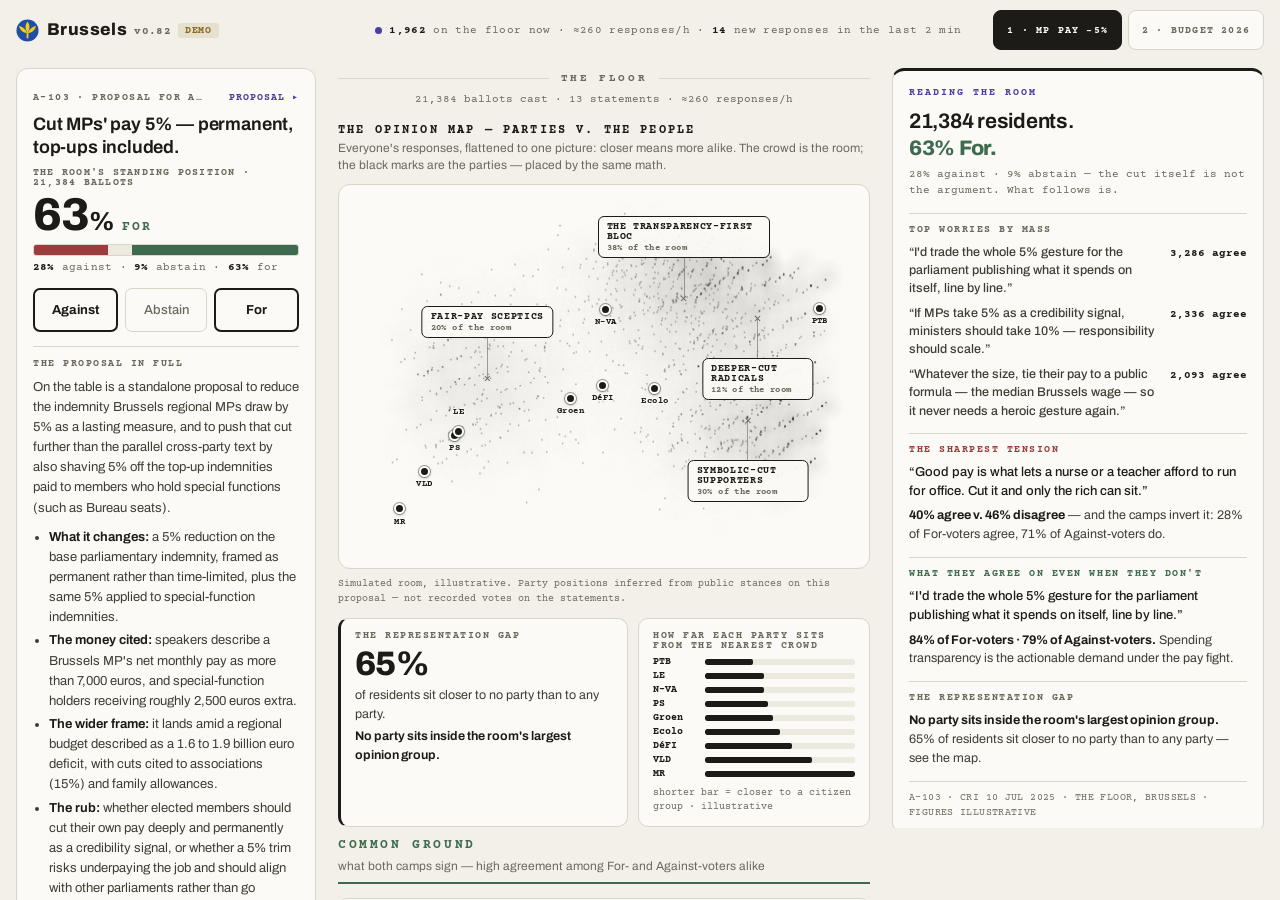
==== commit 76f3698f: "The two headline artifacts land on the floor, v0.82: the opinion map and the treemap. (1) MP Pay ope" ====
--- a/deliberate.html
+++ b/deliberate.html
@@ -131,7 +131,7 @@
 .band-n{font:800 13px var(--f-mono);letter-spacing:.2em;text-transform:uppercase;color:var(--ink)}
 .band-h.cg .band-n{color:var(--moss)} .band-h.fl .band-n{color:var(--brick)}
 .band-h.cg{border-color:var(--moss)} .band-h.fl{border-color:var(--brick)}
-.band-sub{display:block;margin-top:3px;font:400 11px var(--f-mono);color:var(--ink60);letter-spacing:.02em}
+.band-sub{display:block;margin-top:3px;font:400 12px/1.45 var(--f-ui);color:var(--ink60)}
 .band-wrap{padding-top:10px}
 
 /* an argument with weight: mass carries scale */
@@ -160,7 +160,7 @@
 .ax-track{flex:1 1 auto;height:7px;background:var(--card2);border-radius:2px;overflow:hidden}
 .ax-fill{display:block;height:100%;background:var(--ink);border-radius:2px}
 .ax-n{flex:0 0 72px;text-align:right;font:700 10.5px var(--f-mono);color:var(--ink)}
-.ax-note{margin:8px 0 0;font:400 11px/1.5 var(--f-mono);color:var(--ink80)}
+.ax-note{margin:8px 0 0;font:400 12px/1.5 var(--f-ui);color:var(--ink80)}
 /* carries across camps — the actionable finding */
 .a-cc{display:flex;align-items:baseline;gap:7px;margin:10px 0 0;
   font:400 11px/1.5 var(--f-mono);color:var(--moss)}
@@ -198,11 +198,10 @@
 .sx-h{margin:0 0 8px;font:700 9.5px var(--f-mono);letter-spacing:.16em;text-transform:uppercase;color:var(--ink60)}
 .sx-h.hot{color:var(--brick)} .sx-h.cc{color:var(--moss)}
 .sx-w{display:flex;align-items:baseline;gap:9px;margin:0 0 7px}
-.sx-w .q{flex:1 1 auto;min-width:0;font:500 12.5px/1.45 var(--f-ui);color:var(--ink80);
-  display:-webkit-box;-webkit-line-clamp:2;-webkit-box-orient:vertical;overflow:hidden}
+.sx-w .q{flex:1 1 auto;min-width:0;font:500 12.5px/1.45 var(--f-ui);color:var(--ink80)}
 .sx-w .m{flex:0 0 auto;font:700 11px var(--f-mono);color:var(--ink);white-space:nowrap}
 .sx-q{margin:0 0 6px;font:500 13px/1.45 var(--f-ui);color:var(--ink)}
-.sx-d{margin:0;font:400 11px/1.55 var(--f-mono);color:var(--ink80)}
+.sx-d{margin:0;font:400 12.5px/1.5 var(--f-ui);color:var(--ink80)}
 .sx-d b{color:var(--ink)}
 .sx-f{margin:14px 0 0;padding:9px 0 0;border-top:1px solid var(--rule);
   font:400 9.5px/1.5 var(--f-mono);color:var(--ink60);letter-spacing:.04em;text-transform:uppercase}
@@ -221,7 +220,7 @@
 .bal2-c.you .bal2-n{color:var(--stamp)}
 .bal2-c.you .bal2-n.idle{color:var(--ink60);font-weight:650}
 .bal2-gap{margin:11px 0 0;padding:9px 0 0;border-top:1px solid var(--rule);
-  font:400 11.5px/1.55 var(--f-mono);color:var(--ink80)}
+  font:400 12.5px/1.5 var(--f-ui);color:var(--ink80)}
 .bal2-gap b{color:var(--brick);font-weight:700}
 
 /* the immovable slab everything else negotiates around */
@@ -229,7 +228,7 @@
 .slab-row{display:flex;align-items:baseline;justify-content:space-between;gap:10px}
 .slab-n{font:650 15px/1.3 var(--f-ui);color:var(--paper)}
 .slab-amt{font:800 22px/1 var(--f-ui);letter-spacing:-.01em;white-space:nowrap}
-.slab-sub{margin:7px 0 0;font:400 10.5px/1.55 var(--f-mono);color:rgba(242,240,232,.72)}
+.slab-sub{margin:7px 0 0;font:400 12px/1.5 var(--f-ui);color:rgba(242,240,232,.75)}
 .slab-tag{display:inline-block;margin:0 0 8px;font:700 9px var(--f-mono);letter-spacing:.16em;
   text-transform:uppercase;color:var(--paper);border:1px solid rgba(242,240,232,.5);
   border-radius:3px;padding:3px 7px 2px}
@@ -241,7 +240,7 @@
 .env-lead{flex:1 1 auto;border-bottom:1px dotted var(--rule);transform:translateY(-3px);min-width:12px}
 .env-amt{font:700 13.5px var(--f-mono);color:var(--ink);white-space:nowrap}
 .env-amt .delta{color:var(--stamp);font-weight:700;margin-left:5px}
-.env-sub{margin:3px 0 9px;font:400 10.5px/1.45 var(--f-mono);color:var(--ink60)}
+.env-sub{margin:3px 0 9px;font:400 12px/1.45 var(--f-ui);color:var(--ink60)}
 .env .a-bar{height:12px}
 .env .a-bar .d{background:var(--brick)} .env .a-bar .p{background:var(--card2)} .env .a-bar .a{background:var(--moss)}
 .env .a-leg{margin-top:6px}
@@ -274,7 +273,109 @@
 
 .demo-note{margin:26px 0 0;text-align:center;font:400 10.5px/1.6 var(--f-mono);color:var(--ink60)}
 /* anchored scrolls clear the pinned decision header on mobile */
-@media (max-width:1079px){.band-h,.arg,.env,.bal2,.sx{scroll-margin-top:310px}}
+@media (max-width:1079px){.band-h,.arg,.env,.bal2,.sx,.slab,.tm,.omap,.gap{scroll-margin-top:310px}}
+
+/* ---- the opinion map: parties v. the people, one space ---- */
+.omap{margin:16px 0 4px}
+.om-k{margin:0 0 3px;font:800 12px var(--f-mono);letter-spacing:.18em;text-transform:uppercase;color:var(--ink)}
+.om-sub{margin:0 0 9px;font:400 12px/1.45 var(--f-ui);color:var(--ink60)}
+.om-stage{position:relative;border:1px solid var(--rule);border-radius:12px;background:var(--card);overflow:hidden}
+@media (max-width:559px){.omap .om-stage{border-radius:0;border-left:0;border-right:0;margin:0 -16px}}
+.om-stage canvas{display:block;width:100%;height:100%}
+/* party glyphs: ink markers with white halo — unmissable against the field */
+.om-party{position:absolute;transform:translate(-50%,-50%);background:none;border:0;padding:0;margin:0;
+  cursor:pointer;z-index:6;width:44px;height:44px;display:flex;flex-direction:column;align-items:center;justify-content:center}
+.om-party i{width:11px;height:11px;border-radius:50%;background:var(--ink);border:2.5px solid #fff;
+  box-shadow:0 0 0 1px rgba(28,27,23,.4),0 1px 3px rgba(28,27,23,.35);flex:0 0 auto}
+.om-party span{position:absolute;top:50%;left:50%;margin-top:8px;transform:translateX(-50%);
+  font:800 9px var(--f-mono);letter-spacing:.05em;color:var(--ink);white-space:nowrap;
+  text-shadow:0 0 3px var(--card),0 0 3px var(--card),0 0 4px var(--card),0 1px 3px var(--card)}
+.om-party.on i{background:var(--stamp);box-shadow:0 0 0 1px var(--stamp),0 1px 3px rgba(28,27,23,.35)}
+.om-party.on span{color:var(--stamp)}
+/* cluster callouts: a labeled box tethered to its centroid mark */
+.om-cx{position:absolute;transform:translate(-50%,-50%);z-index:4;font:800 12px var(--f-mono);color:var(--ink60);pointer-events:none}
+.om-cl{position:absolute;z-index:5;background:none;border:0;padding:0;margin:0;cursor:pointer;text-align:left;max-width:172px}
+.om-cl .clbox{display:block;background:rgba(251,250,246,.93);border:1px solid var(--ink);border-radius:6px;padding:5px 8px 4px}
+.om-cl .cln{display:block;font:800 9.5px var(--f-mono);letter-spacing:.07em;text-transform:uppercase;color:var(--ink)}
+.om-cl .cls{display:block;font:700 9px var(--f-mono);letter-spacing:.04em;color:var(--ink60);margin-top:1px}
+.om-cl.on .clbox{border-color:var(--stamp);box-shadow:0 0 0 2px rgba(75,63,160,.18)}
+.om-cl.on .cln{color:var(--stamp)}
+.om-line{position:absolute;height:1px;background:var(--ink60);opacity:.6;z-index:3;transform-origin:0 0;pointer-events:none}
+/* you, projected through the same model */
+.om-you{position:absolute;transform:translate(-50%,-50%);z-index:7;pointer-events:none}
+.om-you i{display:block;width:13px;height:13px;border-radius:50%;background:var(--card);
+  border:3px solid var(--stamp);box-shadow:0 0 0 3px rgba(75,63,160,.22)}
+.om-you span{position:absolute;top:100%;left:50%;transform:translateX(-50%);margin-top:1px;
+  font:700 8.5px var(--f-mono);letter-spacing:.14em;text-transform:uppercase;color:var(--stamp);
+  text-shadow:0 0 3px var(--card),0 0 3px var(--card)}
+.om-note{margin:7px 0 0;font:400 10px/1.5 var(--f-mono);color:var(--ink60)}
+.om-hint{margin:6px 0 0;min-height:18px;font:700 11px var(--f-mono);color:var(--stamp)}
+.om-hint:empty{display:none}
+/* the representation gap, quantified */
+.gap{display:grid;grid-template-columns:1fr;gap:10px;margin:12px 0 0}
+@media (min-width:560px){.gap{grid-template-columns:5fr 4fr}}
+.gap-find{background:var(--card);border:1px solid var(--rule);border-left:3px solid var(--ink);border-radius:10px;padding:12px 14px}
+.gf-h{margin:0 0 6px;font:700 9.5px var(--f-mono);letter-spacing:.16em;text-transform:uppercase;color:var(--ink60)}
+.gf-n{font:800 34px/1 var(--f-ui);letter-spacing:-.02em;color:var(--ink)}
+.gf-t{margin:4px 0 0;font:400 12.5px/1.5 var(--f-ui);color:var(--ink80)}
+.gf-t b{color:var(--ink);font-weight:650}
+.gap-rank{background:var(--card);border:1px solid var(--rule);border-radius:10px;padding:12px 14px}
+.gr-row{display:flex;align-items:center;gap:8px;margin:4px 0}
+.gr-p{flex:0 0 44px;font:800 9.5px var(--f-mono);color:var(--ink)}
+.gr-track{flex:1 1 auto;height:6px;background:var(--card2);border-radius:2px;overflow:hidden}
+.gr-fill{display:block;height:100%;background:var(--ink);border-radius:2px}
+.gr-n{flex:0 0 22px;text-align:right;font:700 10px var(--f-mono);color:var(--ink)}
+.gr-note{margin:7px 0 0;font:400 9.5px/1.5 var(--f-mono);color:var(--ink60)}
+/* a party's stance, pinned on a statement's bar */
+.ppin{position:absolute;bottom:calc(100% + 3px);transform:translateX(-50%);z-index:4;white-space:nowrap;
+  font:800 8px var(--f-mono);letter-spacing:.05em;background:var(--ink);color:var(--card);
+  border-radius:3px;padding:2px 5px}
+.arg.pinned .a-bar{margin-top:18px}
+/* a cluster's defining statements, lit in the floor */
+.arg.hl{border-color:var(--stamp);box-shadow:0 0 0 2px rgba(75,63,160,.18)}
+
+/* ---- the treemap: bird's-eye of the money ---- */
+.tm{margin:12px 0 4px}
+.tm-bar{display:flex;gap:6px;margin:0 0 8px}
+.tm-bar .mp-chip{flex:1 1 0;justify-content:center;text-align:center}
+.tm-stage{position:relative;height:300px;border-radius:12px;overflow:hidden;border:1px solid var(--rule)}
+@media (max-width:559px){.tm-stage{height:252px}}
+.tm-tile{position:absolute;box-sizing:border-box;background:var(--card);border:1px solid var(--rule);
+  padding:7px 8px;overflow:hidden;cursor:pointer;text-align:left;margin:0;
+  transition:left .5s cubic-bezier(.2,.7,.3,1),top .5s cubic-bezier(.2,.7,.3,1),
+    width .5s cubic-bezier(.2,.7,.3,1),height .5s cubic-bezier(.2,.7,.3,1)}
+.tm-tile.alt{background:#F4F2E9}
+.tm-tile:active{filter:brightness(.97)}
+.tm-tile .tn{display:block;font:650 11.5px/1.25 var(--f-ui);color:var(--ink)}
+.tm-tile.big .tn{font:650 14px/1.25 var(--f-ui)}
+.tm-tile .ta{display:block;margin-top:2px;font:700 10.5px var(--f-mono);color:var(--ink80)}
+.tm-tile .tl{display:block;margin-top:1px;font:700 10px var(--f-mono);color:var(--ink60)}
+.tm-tile.locked{background:var(--ink);border-color:var(--ink);cursor:default}
+.tm-tile.locked .tn,.tm-tile.locked .ta{color:var(--paper)}
+.tm-tile.locked .tl{color:rgba(242,240,232,.7)}
+.tm-leg{margin:7px 0 0;font:400 10px/1.6 var(--f-mono);color:var(--ink60)}
+.tm-leg:empty{display:none}
+
+/* ---- the street accepts new signs: per-band entry point (demo-gated) ---- */
+.band-add{display:flex;width:100%;align-items:center;justify-content:center;gap:8px;min-height:44px;
+  margin:2px 0 0;background:none;border:1px dashed var(--rule);border-radius:10px;color:var(--ink60);
+  font:700 10.5px var(--f-mono);letter-spacing:.08em;text-transform:uppercase}
+
+/* ---- the left rail's job: full proposal + provenance (desktop) ---- */
+.dx-more{display:none}
+@media (min-width:1080px){
+  .decision{max-height:calc(100dvh - 24px);overflow-y:auto;scrollbar-width:none}
+  .decision::-webkit-scrollbar{display:none}
+  .dx-more{display:block;margin-top:14px;padding-top:12px;border-top:1px solid var(--rule)}
+  .dx-more .dm-h{margin:0 0 8px;font:700 9.5px var(--f-mono);letter-spacing:.16em;text-transform:uppercase;color:var(--ink60)}
+  .dx-more .brief{font-size:13px;line-height:1.55;color:var(--ink80)}
+  .dx-more .brief p{margin:0 0 9px}
+  .dx-more .brief ul{margin:0 0 9px;padding-left:16px}
+  .dx-more .brief li{margin:3px 0}
+  .dx-more .brief strong{color:var(--ink);font-weight:650}
+  .dx-prov{margin-top:10px;padding-top:9px;border-top:1px solid var(--rule);
+    font:400 9.5px/1.7 var(--f-mono);color:var(--ink60);letter-spacing:.04em;text-transform:uppercase}
+}
 
 /* ---- full proposal overlay (one idiom: fixed paper, ✕ closes) ---- */
 .ovl{position:fixed;inset:0;background:var(--paper);z-index:80;overflow-y:auto;-webkit-overflow-scrolling:touch}
@@ -308,7 +409,7 @@
           <img class="rose" src="assets/logos/brussels_iris.svg" alt="" width="23" height="23">
           <span>Brussels</span>
         </span>
-        <span class="ver">v0.8</span>
+        <span class="ver">v0.82</span>
         <span class="previewtag">demo</span>
       </div>
       <div class="mass">
@@ -333,7 +434,8 @@
         <aside class="decision"><div class="dx" id="dx0"></div></aside>
         <div class="floor">
           <div class="floor-rule"><span>The floor</span></div>
-          <p class="floor-meta">21,384 residents have taken a position · 13 statements · ≈260 responses/h</p>
+          <p class="floor-meta">21,384 ballots cast · 13 statements · ≈260 responses/h</p>
+          <div id="omap"></div>
           <div id="floor0"></div>
           <p class="demo-note">A design exploration — not connected to a live room. Figures illustrative.<br>The proposal is a real decision of the Brussels Parliament (A-103, CRI 10 Jul 2025).</p>
         </div>
@@ -349,6 +451,7 @@
           <div class="floor-rule"><span>The floor</span></div>
           <p class="floor-meta">12,041 residents drafting the budget · 8 envelopes · figures illustrative</p>
           <div id="bal2"></div>
+          <div id="tmap"></div>
           <div id="floor1"></div>
           <p class="demo-note">A design exploration — not connected to a live room. Envelope figures are illustrative.<br>The text is a real decision of the Brussels Parliament (CRI, 27 Mar 2026).</p>
         </div>
@@ -364,8 +467,10 @@
     <div class="ovl-body" id="ovlBody"></div>
   </div>
 
+<script src="deliberate-data.js"></script>
 <script>
-/* Demo-only. Floor data is precomputed below (effectively static JSON);
+/* Demo-only. Floor data is precomputed below + in deliberate-data.js
+   (generated by scripts/build_floor_map.py — simulated, illustrative);
    only the user's own positions persist (localStorage riot.delib.v1). */
 "use strict";
 const $=s=>document.querySelector(s);
@@ -378,6 +483,7 @@
   shortTitle:"Cut MPs' pay 5% — permanent, top-ups included.",
   headline:"Cut Brussels MPs' parliamentary indemnity by 5% on a permanent basis, applying the reduction not only to the base pay but also to the extra indemnities paid for special functions.",
   tally:{against:5983,abstain:1929,for:13472},
+  prov:"Source — Brussels Parliament, plenary CRI 10 Jul 2025 · doc A-103/1 2024/2025 · roll-call vote · figures illustrative · party positions inferred from public stances (demo)",
   brief:`<p>On the table is a standalone proposal to reduce the indemnity Brussels regional MPs draw by 5% as a lasting measure, and to push that cut further than the parallel cross-party text by also shaving 5% off the top-up indemnities paid to members who hold special functions (such as Bureau seats).</p>
 <ul><li><strong>What it changes:</strong> a 5% reduction on the base parliamentary indemnity, framed as permanent rather than time-limited, plus the same 5% applied to special-function indemnities.</li>
 <li><strong>The money cited:</strong> speakers describe a Brussels MP's net monthly pay as more than 7,000 euros, and special-function holders receiving roughly 2,500 euros extra.</li>
@@ -420,6 +526,7 @@
   shortTitle:"Adopt the 2026 spending budget — and its −957 M€ deficit.",
   headline:"Adopt the Region's 2026 spending budget, authorising the year's expenditure and the deficit that comes with it.",
   tally:{against:9804,abstain:2167,for:7118},
+  prov:"Source — Brussels Parliament, plenary CRI 27 Mar 2026 · budget général des dépenses 2026 · figures illustrative",
   brief:`<p>This is the spending side of the Region's 2026 budget — the credits each policy area is authorised to spend. Paired with the revenue text, it is the Region's first full initial budget after a long run on provisional twelfths.</p>
 <ul><li><strong>It sets the deficit.</strong> The 2026 budget is planned to close in the red, with the SEC/ESR balance fixed at under -957 million euros.</li>
 <li><strong>From stopgap to plan.</strong> For more than a year the Region spent through monthly provisional twelfths, which guaranteed continuity of public services but rolled deficits forward without a clear direction.</li>
@@ -427,20 +534,21 @@
 <li><strong>The rub:</strong> the only ways to shrink a 1.5-billion-euro deficit are to cut spending or raise revenue — and where the axe falls (employment, social programmes) is exactly what the budget is fought over.</li></ul>`
 };
 const BASE=-957;
+/* response counts thin out down the list — engagement drops with scroll depth */
 const ENVS=[
- {id:"stib",name:"Mobility & public transport",amt:1550,c:1612,k:5341,g:5047,
+ {id:"stib",name:"Mobility & public transport",amt:1550,c:1607,k:5325,g:5032,
   sub:"STIB operations + investment"},
- {id:"emp",name:"Employment & local economy",amt:800,c:1054,k:2711,g:8237,
+ {id:"emp",name:"Employment & local economy",amt:800,c:985,k:2533,g:7692,
   sub:"where the 2026 cuts land — Activa ended, ACS premiums reduced"},
- {id:"hous",name:"Housing",amt:150,c:786,k:2118,g:9096,
+ {id:"hous",name:"Housing",amt:150,c:688,k:1854,g:7944,
   sub:"investment budget; ~50,000 households on the social-housing list"},
- {id:"env",name:"Environment & climate",amt:450,c:2295,k:5109,g:4596,
+ {id:"env",name:"Environment & climate",amt:450,c:1735,k:3864,g:3473,
   sub:"Bruxelles Environnement programmes"},
- {id:"mun",name:"Support to the 19 municipalities",amt:600,c:3544,k:6210,g:2246,
+ {id:"mun",name:"Support to the 19 municipalities",amt:600,c:2469,k:4332,g:1564,
   sub:"general dotations"},
- {id:"cult",name:"Culture & heritage",amt:60,c:7612,k:3101,g:1287,
+ {id:"cult",name:"Culture & heritage",amt:60,c:4972,k:2026,g:843,
   sub:"incl. Kanal–Centre Pompidou"},
- {id:"adm",name:"Administration & e-government",amt:400,c:8309,k:2866,g:825,
+ {id:"adm",name:"Administration & e-government",amt:400,c:4994,k:1722,g:496,
   sub:"running the Region itself"}
 ];
 /* the floor's draft: majority position per envelope, ±10% notional */
@@ -493,7 +601,12 @@
       ${pin}
     </div>
     <p class="dx-leg"${my?' style="margin-top:21px"':""}><b>${Math.round(b.pc.against)}%</b> against · <b>${Math.round(b.pc.abstain)}%</b> abstain · <b>${Math.round(b.pc.for)}%</b> for</p>
-    ${acts}`;
+    ${acts}
+    <div class="dx-more">
+      <p class="dm-h">The proposal in full</p>
+      <div class="brief">${D.brief}</div>
+      <p class="dx-prov">${D.prov}</p>
+    </div>`;
 }
 document.addEventListener("click",e=>{
   const v=e.target.closest("[data-vote]");
@@ -501,7 +614,7 @@
     const view=v.closest(".panel")?.id==="panel1"||v.closest(".ovl-body")?.dataset.view==="1"?1:0;
     const key=view===0?"pay":"bud";
     if(!MY[key].vote){MY[key].vote=v.dataset.vote;save();renderDX(view);renderOvl();
-      if(view===0)renderSX0();else renderSX1();}
+      if(view===0){renderSX0();placeYou();}else renderSX1();}
     return;
   }
   const r=e.target.closest("[data-read]");
@@ -527,20 +640,31 @@
 document.addEventListener("keydown",e=>{if(e.key==="Escape"&&!$("#ovl").hidden){$("#ovl").hidden=true;ovlView=null;}});
 
 /* =================== view 1 · argument floor =================== */
+/* map ↔ floor shared state (data from deliberate-data.js) */
+const FM=window.FLOOR_MAP||null;
+const CL={},PTY={};
+if(FM){for(const c of FM.clusters)CL[c.id]=c;for(const p of FM.parties)PTY[p.id]=p;}
+let activeParty=null,activeCluster=null;
 function tier(t){return t>=3000?"t3":t>=1500?"t2":"t1"}
-function argBar(d,p,a,mine,extra){
+function argBar(d,p,a,mine,extra,inbar){
   const t=d+p+a;
   const pd=100*d/t,pp=100*p/t,pa=100*a/t;
   const mid=mine==="d"?pd/2:mine==="p"?pd+pp/2:pd+pp+pa/2;
   const pin=mine?`<span class="youpin" style="left:${mid}%"><span class="yp-a"></span><span class="yp-t">you</span></span>`:"";
   return `<div class="a-bar">
-    <i class="d" style="width:${pd}%"></i><i class="p" style="width:${pp}%"></i><i class="a" style="width:${pa}%"></i>${pin}</div>
+    <i class="d" style="width:${pd}%"></i><i class="p" style="width:${pp}%"></i><i class="a" style="width:${pa}%"></i>${pin}${inbar||""}</div>
   <p class="a-leg"><b>${Math.round(pd)}%</b> disagree · <b>${Math.round(pp)}%</b> pass · <b>${Math.round(pa)}%</b> agree${extra||""}</p>`;
 }
 function stmtHTML(s){
   const mine=MY.pay.resp[s.id];
   const d=s.d+(mine==="d"?1:0),p=s.p+(mine==="p"?1:0),a=s.a+(mine==="a"?1:0);
   const tot=d+p+a;
+  // map ↔ floor: an active cluster lights its defining statements; an active
+  // party pins its inferred stance on every bar it has one for
+  const hl=activeCluster && (CL[activeCluster]?.stmts||[]).includes(s.id);
+  const pst=activeParty ? PTY[activeParty]?.st?.[s.id] : undefined;
+  const ppin=pst!==undefined && pst!==null
+    ? `<span class="ppin" style="left:${pst===-1?12:pst===0?50:88}%">${PTY[activeParty].name}</span>`:"";
   let nuance="";
   if(s.band==="fl"&&s.xF!==undefined){
     const note=s.xF>50&&s.xA>50?"":
@@ -558,10 +682,10 @@
   }
   if(s.band==="cg"&&s.xF!==undefined)
     nuance=`<p class="a-cc">carries across camps — ${s.xF}% of For-voters and ${s.xA}% of Against-voters agree</p>`;
-  return `<div class="arg ${tier(tot)}${mine?" responded":""}" data-id="${s.id}">
+  return `<div class="arg ${tier(tot)}${mine?" responded":""}${hl?" hl":""}${ppin?" pinned":""}" data-id="${s.id}">
     <div class="arg-top"><span class="a-time">${s.time}</span><span class="a-mass">${fmt(tot)} responses</span></div>
     <p class="a-text">${s.text}</p>
-    ${argBar(d,p,a,mine)}
+    ${argBar(d,p,a,mine,"",ppin)}
     ${nuance}
     <div class="a-acts">
       <button class="btn a" data-r="d">Disagree</button>
@@ -579,6 +703,8 @@
     let list=STMTS.filter(s=>s.band===b.key);
     if(b.key!=="nf")list=[...list].sort((x,y)=>(y.d+y.p+y.a)-(x.d+x.p+x.a));
     let inner=list.map(stmtHTML).join("");
+    if(b.key!=="nf")
+      inner+=`<button class="band-add" type="button" disabled>+ Add your statement — submissions open in the next window</button>`;
     if(b.key==="nf"){
       if(MY.pay.stmt)
         inner=`<div class="arg t1 mine"><div class="arg-top"><span class="a-time">just now</span><span class="a-mass">1 response — yours</span></div>
@@ -600,7 +726,7 @@
   const b=e.target.closest("[data-r]");
   if(b){
     const id=b.closest(".arg").dataset.id;
-    if(!MY.pay.resp[id]){MY.pay.resp[id]=b.dataset.r;save();renderFloor0();}
+    if(!MY.pay.resp[id]){MY.pay.resp[id]=b.dataset.r;save();renderFloor0();placeYou();}
     return;
   }
   if(e.target.closest("#cSend")){
@@ -629,8 +755,163 @@
       <p class="sx-q">“${cc.text}”</p>
       <p class="sx-d"><b>${cc.xF}% of For-voters · ${cc.xA}% of Against-voters.</b> Spending transparency is the actionable demand under the pay fight.</p>
     </div>
+    ${FM?`<div class="sx-sec"><p class="sx-h">The representation gap</p>
+      <p class="sx-d"><b>${FM.headline}</b> ${FM.gapShare}% of residents sit closer to no party than to any party — see the map.</p>
+    </div>`:""}
     <p class="sx-f">A-103 · CRI 10 Jul 2025 · the floor, Brussels · figures illustrative</p>`;
 }
+
+/* =================== view 1 · the opinion map ===================
+   Precomputed offline (scripts/build_floor_map.py): PCA over simulated
+   residents' 14-dim response vectors; the parties projected through the
+   SAME model — same space, same math. Canvas carries the mass (density
+   grid + 1,500 sampled residents); DOM carries the reading layer
+   (cluster callouts, party glyphs, you). */
+const CLPOS={g1:[0,-1],g2:[0,1],g3:[0,-1],g4:[0,1]};  // callout direction per cluster
+function omapShell(){
+  const host=$("#omap"); if(!host)return;
+  if(!FM){host.innerHTML="";return;}
+  host.innerHTML=`<div class="omap">
+    <p class="om-k">The opinion map — parties v. the people</p>
+    <p class="om-sub">Everyone's responses, flattened to one picture: closer means more alike. The crowd is the room; the black marks are the parties — placed by the same math.</p>
+    <div class="om-stage" id="omStage"><canvas id="omCanvas"></canvas><div id="omOvl"></div></div>
+    <p class="om-hint" id="omHint" aria-live="polite"></p>
+    <p class="om-note">Simulated room, illustrative. Party positions inferred from public stances on this proposal — not recorded votes on the statements.</p>
+    ${gapHTML()}
+  </div>`;
+  drawOMap();
+}
+function gapHTML(){
+  const ranked=[...FM.parties].sort((a,b)=>a.dist-b.dist);
+  const mx=Math.max(...ranked.map(p=>p.dist));
+  return `<div class="gap">
+    <div class="gap-find">
+      <p class="gf-h">The representation gap</p>
+      <span class="gf-n">${FM.gapShare}%</span>
+      <p class="gf-t">of residents sit closer to no party than to any party.</p>
+      <p class="gf-t"><b>${FM.headline}</b></p>
+    </div>
+    <div class="gap-rank">
+      <p class="gf-h">How far each party sits from the nearest crowd</p>
+      ${ranked.map(p=>`<div class="gr-row"><span class="gr-p">${p.name}</span>
+        <span class="gr-track"><span class="gr-fill" style="width:${Math.round(100*p.dist/mx)}%"></span></span></div>`).join("")}
+      <p class="gr-note">shorter bar = closer to a citizen group · illustrative</p>
+    </div>
+  </div>`;
+}
+function drawOMap(){
+  const stage=$("#omStage"); if(!stage)return;
+  const w=stage.clientWidth, h=Math.round(w*FM.gh/FM.gw);
+  stage.style.height=h+"px";
+  const cv=$("#omCanvas"), dpr=Math.min(window.devicePixelRatio||1,2);
+  cv.width=w*dpr; cv.height=h*dpr;
+  const ctx=cv.getContext("2d"); ctx.scale(dpr,dpr);
+  ctx.clearRect(0,0,w,h);
+  const cw=w/FM.gw;
+  for(const [i,j,v] of FM.density){           // the mass: soft ink
+    const x=(i+.5)*cw, y=(j+.5)*(h/FM.gh), r=cw*1.5;
+    const g=ctx.createRadialGradient(x,y,0,x,y,r);
+    g.addColorStop(0,`rgba(28,27,23,${.13*v})`);
+    g.addColorStop(1,"rgba(28,27,23,0)");
+    ctx.fillStyle=g; ctx.beginPath(); ctx.arc(x,y,r,0,7); ctx.fill();
+  }
+  ctx.fillStyle="rgba(28,27,23,.34)";          // the texture: sampled residents
+  for(const [x,y] of FM.pts) ctx.fillRect(x*w-.75,y*h-.75,1.5,1.5);
+  renderOmOverlay(w,h);
+  placeYou();
+}
+function omLine(x1,y1,x2,y2){
+  const len=Math.hypot(x2-x1,y2-y1), ang=Math.atan2(y2-y1,x2-x1);
+  return `<span class="om-line" style="left:${x1}px;top:${y1}px;width:${len}px;transform:rotate(${ang}rad)"></span>`;
+}
+function renderOmOverlay(w,h){
+  const ov=$("#omOvl"); if(!ov)return;
+  let html="";
+  for(const c of FM.clusters){                 // callouts tethered to centroids
+    const x=c.cx*w, y=c.cy*h;
+    const [dx,dy]=CLPOS[c.id]||[0,-1];
+    let bx=x+dx*44, by=y+dy*40;
+    if(dx===0) bx=Math.max(84,Math.min(w-84,bx));   // keep the box inside the stage
+    by=Math.max(8,Math.min(h-46,by));
+    const tx=dx<0?"-100%":dx>0?"0":"-50%", ty=dy<0?"-100%":dy>0?"0":"-50%";
+    html+=omLine(x,y,bx,by);
+    html+=`<span class="om-cx" style="left:${x}px;top:${y}px">✕</span>`;
+    html+=`<button class="om-cl${activeCluster===c.id?" on":""}" type="button" data-cluster="${c.id}"
+      style="left:${bx}px;top:${by}px;transform:translate(${tx},${ty})">
+      <span class="clbox"><span class="cln">${c.label}</span><span class="cls">${c.share}% of the room</span></span></button>`;
+  }
+  html+=FM.parties.map(p=>`<button class="om-party${activeParty===p.id?" on":""}" type="button"
+    data-party="${p.id}" style="left:${p.x*w}px;top:${p.y*h}px" aria-label="${p.name}"><i></i><span>${p.name}</span></button>`).join("");
+  ov.innerHTML=html;
+  untangleLabels(ov);
+}
+/* party labels: keep the dot true, move only the label until none collide */
+function untangleLabels(ov){
+  const placed=[];
+  ov.querySelectorAll(".om-party span").forEach(s=>{
+    const tries=[[0,8],[0,-24],[18,8],[-18,8],[18,-24],[-18,-24],[0,22]];
+    for(const [ox,oy] of tries){
+      s.style.marginLeft=ox+"px"; s.style.marginTop=oy+"px";
+      const r=s.getBoundingClientRect();
+      const hit=placed.some(q=>!(r.right<q.left+2||r.left>q.right-2||r.bottom<q.top+2||r.top>q.bottom-2));
+      if(!hit){placed.push(r);return;}
+    }
+    placed.push(s.getBoundingClientRect());
+  });
+}
+function youXY(){
+  const resp=MY.pay.resp, vote=MY.pay.vote;
+  if(!vote && !Object.keys(resp).length) return null;
+  const code={d:-1,p:0,a:1};
+  let x=0,y=0;
+  FM.dims.forEach((dm,i)=>{
+    let v;
+    if(dm==="ballot") v=vote?(vote==="against"?-1:vote==="abstain"?0:1):FM.mean[i];
+    else v=resp[dm]!==undefined?code[resp[dm]]:FM.mean[i];
+    const c=v-FM.mean[i]; x+=c*FM.comps[0][i]; y+=c*FM.comps[1][i];
+  });
+  const B=FM.box,m=B.marg;
+  const nx=m+(x-B.mnx)/(B.mxx-B.mnx)*(1-2*m), ny=m+(y-B.mny)/(B.mxy-B.mny)*(1-2*m);
+  return [Math.min(.97,Math.max(.03,nx)),Math.min(.97,Math.max(.03,ny))];
+}
+function placeYou(){
+  const ov=$("#omOvl"); if(!ov||!FM)return;
+  const old=ov.querySelector(".om-you"); if(old)old.remove();
+  const xy=youXY(); if(!xy)return;
+  const stage=$("#omStage");
+  const d=document.createElement("div"); d.className="om-you";
+  d.style.left=(xy[0]*stage.clientWidth)+"px"; d.style.top=(xy[1]*stage.clientHeight)+"px";
+  d.innerHTML="<i></i><span>you</span>";
+  ov.appendChild(d);
+}
+function omapRefresh(){
+  const stage=$("#omStage"); if(!stage)return;
+  renderOmOverlay(stage.clientWidth,stage.clientHeight);
+  placeYou();
+}
+$("#omap").addEventListener("click",e=>{
+  const pb=e.target.closest("[data-party]");
+  if(pb){
+    activeParty=activeParty===pb.dataset.party?null:pb.dataset.party;
+    activeCluster=null;
+    omapRefresh(); renderFloor0();
+    $("#omHint").textContent=activeParty
+      ? `${PTY[activeParty].name}'s inferred stance is pinned on each statement below — tap again to clear.` : "";
+    return;
+  }
+  const cb=e.target.closest("[data-cluster]");
+  if(cb){
+    const id=cb.dataset.cluster;
+    activeCluster=activeCluster===id?null:id;
+    activeParty=null;
+    omapRefresh(); renderFloor0();
+    $("#omHint").textContent=activeCluster?`${CL[id].label} — its defining statements are lit below.`:"";
+    if(activeCluster){
+      const first=document.querySelector(`.arg[data-id="${CL[id].stmts[0]}"]`);
+      if(first) first.scrollIntoView({behavior:"smooth",block:"center"});
+    }
+  }
+});
 
 /* =================== view 2 · allocation floor =================== */
 function myDelta(){
@@ -668,7 +949,7 @@
       <span class="env-amt">${e.amt.toLocaleString("en").replace(/,/g," ")} M€${delta?`<span class="delta">${delta}</span>`:""}</span></div>
     <p class="env-sub">${e.sub}</p>
     <div class="a-bar"><i class="d" style="width:${pd}%"></i><i class="p" style="width:${pp}%"></i><i class="a" style="width:${pa}%"></i>${pin}</div>
-    <p class="a-leg"><b>${Math.round(pd)}%</b> cut · <b>${Math.round(pp)}%</b> keep · <b>${Math.round(pa)}%</b> grow · ${fmt(tot)} positions</p>
+    <p class="a-leg"><b>${Math.round(pd)}%</b> cut · <b>${Math.round(pp)}%</b> keep · <b>${Math.round(pa)}%</b> grow · ${fmt(tot)} responses</p>
     <div class="env-acts">
       <button class="lbtn cut${mine==="cut"?" on":""}" data-c="cut">− <small>cut 10%</small></button>
       <button class="lbtn keep${mine==="keep"?" on":""}" data-c="keep">＝ <small>keep</small></button>
@@ -689,6 +970,109 @@
   if(MY.bud.lines[id]===b.dataset.c)return;
   MY.bud.lines[id]=b.dataset.c;save();
   renderFloor1();renderBal();
+});
+
+/* =================== view 2 · the treemap ===================
+   Squarified, hand-rolled. Area = M€. Two states: the official draft and
+   the floor's draft (majority position per envelope, ±10%) — toggling
+   animates tile areas: the people redrawing the budget, as motion.
+   Direction is carried by the ▲/▼ glyph, never by color. */
+let tmMode="official";
+const fmtA=n=>String(Math.round(n)).replace(/\B(?=(\d{3})+(?!\d))/g," ");
+function envLean(e){return Math.round(100*(e.g-e.c)/(e.c+e.k+e.g));}
+function tmItems(){
+  const items=ENVS.map(e=>{
+    const top=Math.max(e.c,e.k,e.g);
+    const fl=Math.round(top===e.c?e.amt*.9:top===e.g?e.amt*1.1:e.amt);
+    return {id:e.id,name:e.name,off:e.amt,fl,lean:envLean(e)};
+  });
+  items.push({id:"debt",name:"Debt interest",off:500,fl:500,locked:true});
+  items.sort((a,b)=>b.off-a.off);   // stable order across the toggle
+  return items;
+}
+function squarifyLayout(items,W,H){
+  const total=items.reduce((s,i)=>s+i.v,0);
+  const sc=items.map(i=>({it:i,a:i.v/total*W*H}));
+  const rects=[]; let x=0,y=0,w=W,h=H,row=[],i=0;
+  const worst=(row,side)=>{
+    const s=row.reduce((t,r)=>t+r.a,0); let m=0;
+    for(const r of row){const q=Math.max(side*side*r.a/(s*s),(s*s)/(side*side*r.a)); if(q>m)m=q;}
+    return m;
+  };
+  const flush=()=>{
+    const s=row.reduce((t,r)=>t+r.a,0);
+    if(w>=h){const cw=s/h; let cy=y;
+      for(const r of row){const ch=r.a/cw; rects.push({it:r.it,x,y:cy,w:cw,h:ch}); cy+=ch;}
+      x+=cw; w-=cw;
+    }else{const ch=s/w; let cx=x;
+      for(const r of row){const cw2=r.a/ch; rects.push({it:r.it,x:cx,y,w:cw2,h:ch}); cx+=cw2;}
+      y+=ch; h-=ch;}
+    row=[];
+  };
+  while(i<sc.length){
+    const side=Math.min(w,h);
+    if(!row.length||worst(row.concat([sc[i]]),side)<=worst(row,side)) row.push(sc[i++]);
+    else flush();
+  }
+  if(row.length)flush();
+  return rects;
+}
+function renderTM(){
+  const host=$("#tmap"); if(!host)return;
+  const fd=floorDraft();
+  host.innerHTML=`<div class="tm">
+    <div class="tm-bar">
+      <button class="mp-chip${tmMode==="official"?" on":""}" data-tm="official" type="button">Official draft · −957 M€</button>
+      <button class="mp-chip${tmMode==="floor"?" on":""}" data-tm="floor" type="button">The floor's draft · ${fmtM(fd).replace("+","")} M€</button>
+    </div>
+    <div class="tm-stage" id="tmStage"></div>
+    <p class="tm-leg" id="tmLeg"></p>
+  </div>`;
+  layoutTM();
+}
+function layoutTM(){
+  const stage=$("#tmStage"); if(!stage)return;
+  const W=stage.clientWidth, H=stage.clientHeight;
+  if(!W||!H)return;
+  const items=tmItems().map(i=>({...i,v:tmMode==="official"?i.off:i.fl}));
+  const rects=squarifyLayout(items,W,H);
+  const leg=[];
+  for(const r of rects){
+    let t=stage.querySelector(`.tm-tile[data-id="${r.it.id}"]`);
+    if(!t){
+      t=document.createElement("button"); t.type="button"; t.dataset.id=r.it.id;
+      t.className="tm-tile"+(r.it.locked?" locked":"");
+      stage.appendChild(t);
+    }
+    const amt=tmMode==="official"?r.it.off:r.it.fl;
+    const showName=r.w>=88&&r.h>=42, showAmt=r.w>=50&&r.h>=26;
+    const lean=r.it.locked?"🔒 fixed":(r.it.lean<0?`▼ ${r.it.lean}`:`▲ +${r.it.lean}`);
+    t.classList.toggle("big",r.w>=170&&r.h>=84);
+    t.classList.toggle("alt",!r.it.locked&&["emp","env","cult"].includes(r.it.id));
+    t.innerHTML=(showName?`<span class="tn">${r.it.name}</span>`:"")+
+      (showAmt?`<span class="ta">${fmtA(amt)} M€</span>`:"")+
+      (showName&&r.h>=60?`<span class="tl">${lean}</span>`:"");
+    if(!showName) leg.push(`${r.it.name} ${fmtA(amt)} M€ ${r.it.locked?"🔒":(r.it.lean<0?"▼"+r.it.lean:"▲+"+r.it.lean)}`);
+    Object.assign(t.style,{left:r.x/W*100+"%",top:r.y/H*100+"%",width:r.w/W*100+"%",height:r.h/H*100+"%"});
+  }
+  $("#tmLeg").textContent=leg.length?"small tiles — "+leg.join(" · "):"";
+}
+$("#tmap").addEventListener("click",e=>{
+  const c=e.target.closest("[data-tm]");
+  if(c){
+    if(tmMode!==c.dataset.tm){
+      tmMode=c.dataset.tm;
+      document.querySelectorAll("#tmap .mp-chip").forEach(x=>x.classList.toggle("on",x===c));
+      layoutTM();
+    }
+    return;
+  }
+  const t=e.target.closest(".tm-tile");
+  if(!t)return;
+  const target=t.classList.contains("locked")
+    ? document.querySelector("#panel1 .slab")
+    : document.querySelector(`.env[data-id="${t.dataset.id}"]`);
+  if(target) target.scrollIntoView({behavior:"smooth",block:"center"});
 });
 
 /* =================== view 2 · synthesis =================== */
@@ -742,8 +1126,8 @@
 /* presence as mass: slow ticks, no fake precision */
 let here=1962,fresh=14;
 function massText(short){return short
-  ? `<b>${fmt(here)}</b> here · ≈260/h · <b>${fresh}</b> new in the last 2 min`
-  : `<b>${fmt(here)}</b> on the floor now · ≈260 responses/h · <b>${fresh}</b> new positions in the last 2 min`;}
+  ? `<b>${fmt(here)}</b> here · ≈260/h · <b>${fresh}</b> new responses in 2 min`
+  : `<b>${fmt(here)}</b> on the floor now · ≈260 responses/h · <b>${fresh}</b> new responses in the last 2 min`;}
 function renderMass(pulse){
   $("#massLine").innerHTML=massText(false);
   $("#massLineM").innerHTML=massText(true);
@@ -757,8 +1141,10 @@
 
 /* boot */
 renderDX(0);renderDX(1);
-renderFloor0();renderSX0();
-renderBal();renderFloor1();renderSX1();
+renderFloor0();renderSX0();omapShell();
+renderBal();renderTM();renderFloor1();renderSX1();
+let rsT=null;
+addEventListener("resize",()=>{clearTimeout(rsT);rsT=setTimeout(()=>{if(FM)drawOMap();layoutTM();},150);});
 </script>
 </body>
 </html>
